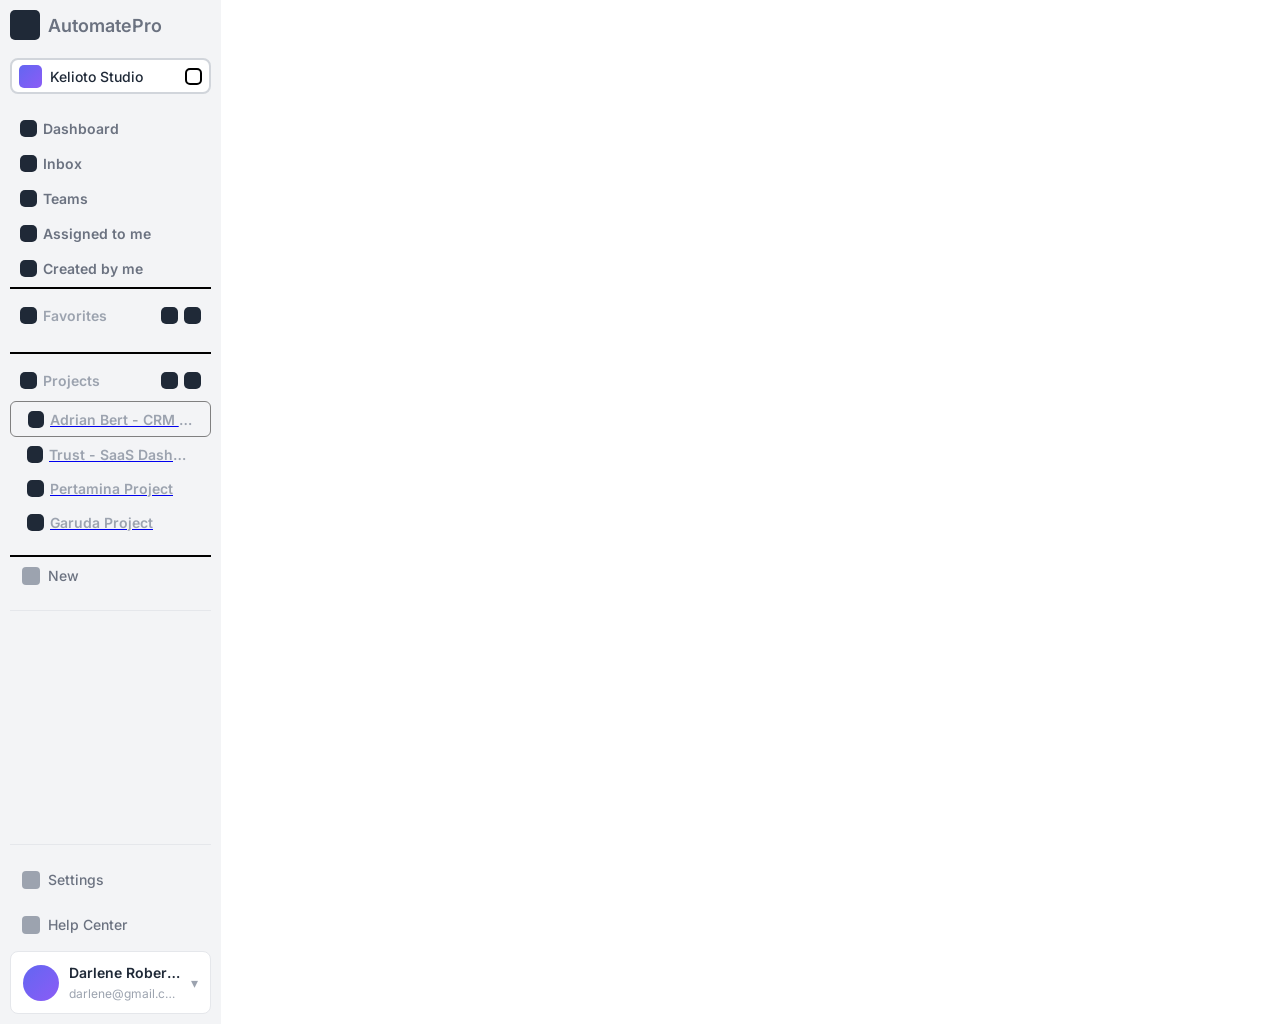
==== 1. Responsive Admin Dashboard Panel/AutomatePro/index.html @ f10ec6e3 "AutomatePro - sidebar work done now move to main area" ====
<!DOCTYPE html>
<html lang="en">
  <head>
    <meta charset="UTF-8" />
    <meta name="viewport" content="width=device-width, initial-scale=1.0" />
    <title>AutomatePro - Adrian Bert - CRM Dashboard</title>
    <link rel="stylesheet" href="style.css" />
    <!-- Import Inter Font from Google Fonts -->
    <link rel="preconnect" href="https://fonts.googleapis.com" />
    <link rel="preconnect" href="https://fonts.gstatic.com" crossorigin />
    <link
      href="https://fonts.googleapis.com/css2?family=Inter:wght@300;400;500;600;700&display=swap"
      rel="stylesheet"
    />
  </head>

  <body>
    <div class="app-container">
      <!-- Sidebar -->
      <aside class="sidebar">
        <div class="sidebar-header">
          <div class="sidebar-logo">
            <img src="./assets/" class="sidebar-header-logo" alt="" />
          </div>
          <div class="sidebar-brand">AutomatePro</div>
        </div>

        <div class="workspace-selector">
          <div class="workspace-icon">
            <img src="./assets/" alt="" />
          </div>
          <span style="flex: 1; font-size: 14px; font-weight: 500"
            >Kelioto Studio</span
          >
          <span
            class="workspace-selector-dropdown"
            style="color: var(--text-tertiary)"
          >
          </span>
        </div>

        <nav class="sidebar-nav">
          <a href="#" class="nav-item">
            <span class="nav-icon"></span>
            <span class="sidebar-nav-text">Dashboard</span>
          </a>
          <a href="#" class="nav-item">
            <span class="nav-icon"></span>
            <span class="sidebar-nav-text">Inbox</span>
          </a>
          <a href="#" class="nav-item">
            <span class="nav-icon"></span>
            <span class="sidebar-nav-text">Teams</span>
          </a>
          <a href="#" class="nav-item">
            <span class="nav-icon"></span>
            <span class="sidebar-nav-text">Assigned to me</span>
          </a>
          <a href="#" class="nav-item">
            <span class="nav-icon"></span>
            <span class="sidebar-nav-text">Created by me</span>
          </a>
        </nav>

        <!-- Favorites Section -->
        <div class="nav-section">
          <!-- Title -->
          <div class="nav-section-title">
            <span class="nav-section-title-name">
              <!-- Dropdown icon -->
              <span class="nav-section-title-icon"></span>
              <span>Favorites</span>
            </span>
            <span class="nav-section-title-buttons">
              <!-- Button -->
              <span class="nav-section-title-button"></span>
              <!-- Button -->
              <span class="nav-section-title-button"></span>
            </span>
          </div>
        </div>
        <!-- Favorites Dropdown List  -->
        <div class="nav-section-title-projects-dropdown-list"></div>
        <!-- Projects Section -->
        <div class="nav-section">
          <!-- Title -->
          <div class="nav-section-title">
            <span class="nav-section-title-name">
              <!-- Dropdown icon -->
              <span class="nav-section-title-icon"></span>
              <span>Projects</span>
            </span>
            <span class="nav-section-title-buttons">
              <!-- Button -->
              <span class="nav-section-title-button"></span>
              <!-- Button -->
              <span class="nav-section-title-button"></span>
            </span>
          </div>
        </div>
        <!-- Projects Dropdown List  -->
        <div class="nav-section-title-projects-dropdown-list">
          <!-- Item 1 -->
          <a
            href="#"
            class="nav-section-title-projects-dropdown-list-item projects-dropdown-list-item-active"
          >
            <span class="nav-section-title-projects-dropdown-list-icon"></span>
            <span class="nav-section-title-projects-dropdown-list-text"
              >Adrian Bert - CRM Da..</span
            >
          </a>
          <!-- Item 2 -->
          <a href="#" class="nav-section-title-projects-dropdown-list-item">
            <span class="nav-section-title-projects-dropdown-list-icon"></span>
            <span class="nav-section-title-projects-dropdown-list-text"
              >Trust - SaaS Dashbo...</span
            >
          </a>
          <!-- Item 3 -->
          <a href="#" class="nav-section-title-projects-dropdown-list-item">
            <span class="nav-section-title-projects-dropdown-list-icon"></span>
            <span class="nav-section-title-projects-dropdown-list-text"
              >Pertamina Project</span
            >
          </a>
          <!-- Item 4 -->
          <a href="#" class="nav-section-title-projects-dropdown-list-item">
            <span class="nav-section-title-projects-dropdown-list-icon"></span>
            <span class="nav-section-title-projects-dropdown-list-text"
              >Garuda Project</span
            >
          </a>
        </div>

        <!-- New Section -->
        <div class="nav-items-section">
          <!-- Item 1 -->
          <div class="nav-items-section-title">
            <span class="nav-items-section-title-name">
              <!-- Dropdown icon -->
              <span class="nav-items-section-title-icon"></span>
              <span>New</span>
            </span>
          </div>
        </div>

        <!-- Spacer to push footer to bottom -->
        <div style="flex: 1"></div>

        <!-- Footer Section -->
        <div class="sidebar-footer">
          <div class="nav-items-section-title">
            <span class="nav-items-section-title-name">
              <span class="nav-items-section-title-icon"></span>
              <span>Settings</span>
            </span>
          </div>
          <div class="nav-items-section-title">
            <span class="nav-items-section-title-name">
              <span class="nav-items-section-title-icon"></span>
              <span>Help Center</span>
            </span>
          </div>

          <div class="user-profile">
            <div class="user-avatar"></div>
            <div class="user-info">
              <div class="user-name">Darlene Robertson</div>
              <div class="user-email">darlene@gmail.com</div>
            </div>
            <span style="color: var(--text-tertiary)">▾</span>
          </div>
        </div>
      </aside>
      <!-- Main Content -->
      <main class="main-content"></main>
    </div>
  </body>
</html>
---- 1. Responsive Admin Dashboard Panel/AutomatePro/style.css ----
/* AutomatePro - Project Management Dashboard */
/* Color Palette */
:root {
  /* Primary Colors */
  --pale-grey: #fdfdfe;
  --chefs-hat: #f3f4f6;
  --lilac-champagne: #e0e1e6;
  --rapunzel-silver: #d1d3d6;
  --middle-yellow-red: #eab075;
  --himalaya-sky: #7798c3;

  /* UI Colors */
  --primary-blue: #6366f1;
  --primary-purple: #8b5cf6;
  --urgent-red: #ef4444;
  --normal-teal: #14b8a6;
  --low-grey: #9ca3af;

  /* Progress Colors */
  --progress-purple: #8b5cf6;
  --progress-blue: #3b82f6;

  /* Text Colors */
  --text-primary: #1f2937;
  --text-secondary: #6b7280;
  --text-tertiary: #9ca3af;

  /* Background Colors */
  --bg-primary: #ffffff;
  --bg-secondary: #f9fafb;
  --bg-sidebar: #fdfdfe;

  /* Border Colors */
  --border-light: #e5e7eb;
  --border-medium: #d1d5db;

  /* Spacing */
  --spacing-xs: 4px;
  --spacing-sm: 8px;
  --spacing-md: 16px;
  --spacing-lg: 24px;
  --spacing-xl: 32px;

  /* Border Radius */
  --radius-sm: 4px;
  --radius-md: 8px;
  --radius-lg: 12px;
  --radius-xl: 16px;

  /* Shadows */
  --shadow-sm: 0 1px 2px 0 rgba(0, 0, 0, 0.05);
  --shadow-md: 0 4px 6px -1px rgba(0, 0, 0, 0.1);
  --shadow-lg: 0 10px 15px -3px rgba(0, 0, 0, 0.1);
}

/* Reset and Base Styles */
* {
  margin: 0;
  padding: 0;
  box-sizing: border-box;
}

body {
  font-family: "Inter", -apple-system, BlinkMacSystemFont, "Segoe UI", "Roboto",
    "Helvetica Neue", Arial, sans-serif;
  background-color: var(--bg-secondary);
  color: var(--text-primary);
  font-size: 14px;
  line-height: 1.5;
}

/* Layout */
.app-container {
  display: flex;
  width: 1440px;
  height: 1024px;
  /* overflow: hidden; */
  /* background-color: var(--chefs-hat); */
  background-color: crimson;
}

/* Sidebar */
.sidebar {
  width: 221px;
  height: 1024px;
  background-color: var(--chefs-hat);
  /* border-right: 1px solid var(--border-light); */
  display: flex;
  flex-direction: column;
  padding: 10px;
}

.sidebar-header {
  width: 100%;
  height: fit-content;
  display: flex;
  align-items: center;
  gap: 8px;
  /* padding: var(--spacing-md); */
  margin-bottom: 18px;
}

.sidebar-logo {
  width: 30px;
  height: 30px;
  background-color: var(--text-primary);
  border-radius: 5px;
  /* display: flex; */
  /* align-items: center; */
  /* justify-content: center; */
  /* color: white; */
  /* font-weight: 700; */
  /* font-size: 16px; */
}

.sidebar-brand {
  font-size: 18px;
  font-weight: 600;
  color: var(--text-secondary);
}

.workspace-selector {
  width: 100%;
  height: 36px;
  display: flex;
  align-items: center;
  gap: var(--spacing-sm);
  /* padding: var(--spacing-md); */
  padding: 0 7px 0 7px;
  background-color: var(--bg-primary);
  border: 2px solid var(--border-medium);
  border-radius: var(--radius-md);
  margin-bottom: 16px;
  cursor: pointer;
}

.workspace-icon {
  width: 23px;
  height: 23px;
  background: linear-gradient(
    135deg,
    var(--primary-blue),
    var(--primary-purple)
  );
  border-radius: 5px;
}

.workspace-selector-dropdown {
  width: 17px;
  height: 17px;
  border-radius: 5px;
  border: 2px solid black;
}

.sidebar-nav {
  width: 100%;
  /* height: ; */
  display: flex;
  flex-direction: column;
  gap: 18px;
  padding: 10px;
  border-bottom: 2px solid black;
}

.nav-item {
  width: 100%;
  height: 17px;
  display: flex;
  align-items: center;
  gap: 6px;
  /* padding: var(--spacing-md); */
  /* border-radius: var(--radius-md); */
  color: var(--text-secondary);
  text-decoration: none;
  cursor: pointer;
  font-size: 14px;
  transition: all 0.2s;
}

/* .nav-item:hover {
  background-color: var(--chefs-hat);
  color: var(--text-primary);
} */

/* .nav-item.active {
  background-color: var(--chefs-hat);
  color: var(--primary-blue);
  font-weight: 500;
} */

.nav-icon {
  width: 17px;
  height: 17px;
  background-color: var(--text-primary);
  border-radius: 5px;
}

.sidebar-nav-text {
  font-size: 14px;
  font-weight: 600;
  color: var(--text-secondary);
}

.nav-section {
  width: 100%;
  height: fit-content;
  display: flex;
  flex-direction: column;
  align-items: center;
  padding: 16px 10px 0px 10px;
  /* border-bottom: 2px solid black; */
}

.nav-section-title {
  width: 100%;
  height: auto;
  display: flex;
  justify-content: space-between;
  /* padding: var(--spacing-md) var(--spacing-sm); */
  /* padding: 16px 10px 16px 10px; */
  font-size: 14px;
  font-weight: 600;
  color: var(--text-tertiary);
  /* text-transform: uppercase; */
  /* letter-spacing: 0.8px; */
  /* margin-top: var(--spacing-lg); */
}

.nav-section-title-name {
  width: fit-content;
  display: flex;
  align-items: center;
  gap: 6px;
}

.nav-section-title-buttons {
  width: fit-content;
  display: flex;
  align-items: center;
  gap: 6px;
}

.nav-section-title-icon {
  width: 17px;
  height: 17px;
  background-color: var(--text-primary);
  border-radius: 5px;
}

.nav-section-title-button {
  width: 17px;
  height: 17px;
  background-color: var(--text-primary);
  border-radius: 5px;
  cursor: pointer;
}

/* .nav-section-title button {
  background: none;
  border: none;
  color: var(--text-tertiary);
  cursor: pointer;
  font-size: 16px;
} */

/* .nav-section-title-projects {
  height: 188px;
} */

.nav-section-title-projects-dropdown-list {
  width: 100%;
  /* height: ; */
  display: flex;
  flex-direction: column;
  padding: 10px 0 16px 0;
  border-bottom: 2px solid black; 
}

.nav-section-title-projects-dropdown-list-item {
  width: 100%;
  height: 34px;
  display: flex;
  align-items: center;
  padding: 17px;
  gap: 6px;
  
}

.projects-dropdown-list-item-active {
border: 1px solid gray;
  border-radius: 6px;
  background-color: var(--chefs-hat);
}

.nav-section-title-projects-dropdown-list-icon {
  width: 17px;
  height: 17px;
  background-color: var(--text-primary);
  border-radius: 5px;
  cursor: pointer;
}

.nav-section-title-projects-dropdown-list-text {
  font-size: 14px;
  font-weight: 600;
  color: var(--text-tertiary);
  overflow: hidden;
  text-overflow: ellipsis;
  white-space: nowrap; 
}

.nav-items-section {
  width: 100%;
  display: flex;
  flex-direction: column;
  padding-bottom: 16px;
  margin-bottom: 16px;
  border-bottom: 1px solid var(--border-light);
}

.nav-items-section-title {
  width: 100%;
  display: flex;
  justify-content: space-between;
  align-items: center;
  padding: 8px 12px;
  font-size: 14px;
  font-weight: 500;
  color: var(--text-secondary);
  border-radius: var(--radius-md);
  cursor: pointer;
  transition: all 0.2s ease;
}

.nav-items-section-title:hover {
  background-color: var(--bg-primary);
  color: var(--text-primary);
}

.nav-items-section-title-name {
  display: flex;
  align-items: center;
  gap: 8px;
}

.nav-items-section-title-icon {
  width: 18px;
  height: 18px;
  background-color: var(--text-tertiary);
  border-radius: 4px;
  flex-shrink: 0;
}

.sidebar-footer {
  width: 100%;
  display: flex;
  flex-direction: column;
  gap: 8px;
  padding-top: 16px;
  margin-top: auto;
  border-top: 1px solid var(--border-light);
}

.user-profile {
  display: flex;
  align-items: center;
  gap: 10px;
  padding: 10px 12px;
  background-color: var(--bg-primary);
  border: 1px solid var(--border-light);
  border-radius: var(--radius-md);
  cursor: pointer;
  transition: all 0.2s ease;
}

.user-profile:hover {
  border-color: var(--border-medium);
  box-shadow: var(--shadow-sm);
}

.user-avatar {
  width: 36px;
  height: 36px;
  background: linear-gradient(135deg, var(--primary-blue), var(--primary-purple));
  border-radius: 50%;
  flex-shrink: 0;
}

.user-info {
  flex: 1;
  display: flex;
  flex-direction: column;
  gap: 2px;
  min-width: 0;
}

.user-name {
  font-size: 14px;
  font-weight: 600;
  color: var(--text-primary);
  overflow: hidden;
  text-overflow: ellipsis;
  white-space: nowrap;
}

.user-email {
  font-size: 12px;
  color: var(--text-tertiary);
  overflow: hidden;
  text-overflow: ellipsis;
  white-space: nowrap;
}

.main-content {
  flex: 1;
  background-color: var(--bg-primary);
  padding: 24px;
  overflow-y: auto;
}
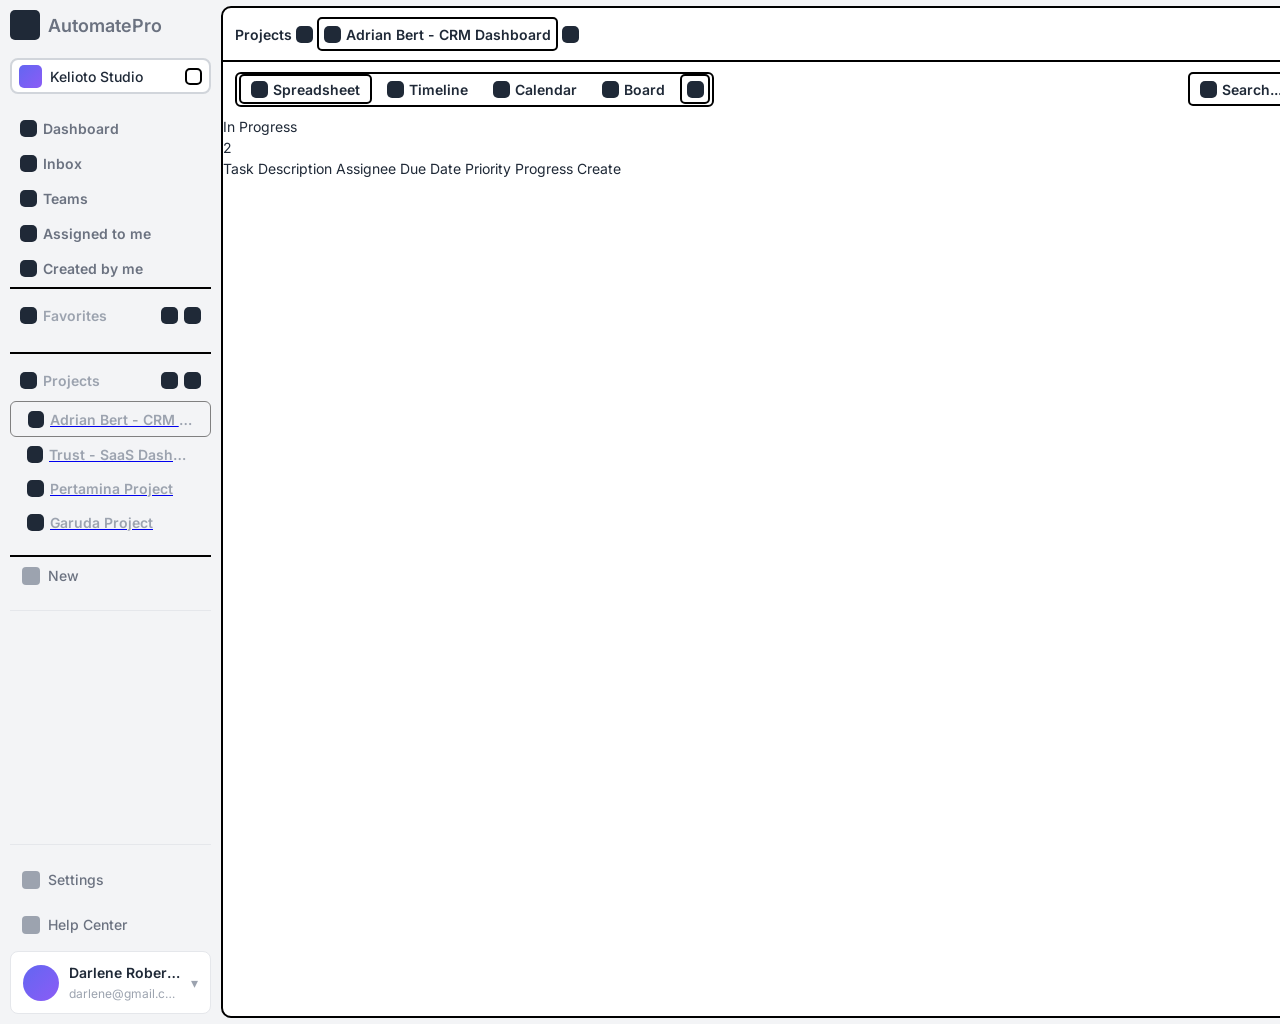
==== commit 80119f29: "go for table creation" ====
--- a/1. Responsive Admin Dashboard Panel/AutomatePro/index.html
+++ b/1. Responsive Admin Dashboard Panel/AutomatePro/index.html
@@ -174,7 +174,139 @@
         </div>
       </aside>
       <!-- Main Content -->
-      <main class="main-content"></main>
+      <main class="main-content">
+        <!-- Header -->
+        <div class="main-content-header">
+          <!-- Left Side Section -->
+          <div class="header-side-section">
+            <span class="item-text">Projects</span>
+            <span class="item-icon"></span>
+            <span class="item-container">
+              <span class="item-icon"></span>
+              <span class="item-title">Adrian Bert - CRM Dashboard</span>
+            </span>
+            <span class="item-icon"></span>
+          </div>
+          <!-- Right Side Section -->
+          <div class="header-side-section">
+            <span class="button-icon-only-container">
+              <span class="item-icon"></span>
+            </span>
+            <span class="button-container">
+              <span class="item-icon"></span>
+              <span class="item-title">Share</span>
+            </span>
+          </div>
+        </div>
+        <!-- Tool Box -->
+        <div class="main-content-tool-box">
+          <!-- Left Side Section : tool-box -->
+          <div class="tool-box-container">
+            <!-- Tool 1 -->
+            <div class="tool-box-item tool-box-item-active">
+              <span class="item-icon"></span>
+              <span class="item-title">Spreadsheet</span>
+            </div>
+            <!-- Tool 2-->
+            <div class="tool-box-item">
+              <span class="item-icon"></span>
+              <span class="item-title">Timeline</span>
+            </div>
+            <!-- Tool 3 -->
+            <div class="tool-box-item">
+              <span class="item-icon"></span>
+              <span class="item-title">Calendar</span>
+            </div>
+            <!-- Tool 4 -->
+            <div class="tool-box-item">
+              <span class="item-icon"></span>
+              <span class="item-title">Board</span>
+            </div>
+            <!-- Button -->
+            <span class="tool-box-button-icon-only-container">
+              <span class="item-icon"></span>
+            </span>
+          </div>
+          <!-- Right Side Section -->
+          <div class="tool-box-side-section">
+            <!-- Search bar -->
+            <span class="button-container">
+              <span class="item-icon"></span>
+              <span class="item-title">Search....</span>
+            </span>
+            <!-- Filter -->
+            <span class="button-container">
+              <span class="item-icon"></span>
+              <span class="item-title">Filter</span>
+            </span>
+            <!-- Button -->
+
+            <span class="button-icon-only-container">
+              <span class="item-icon"></span>
+            </span>
+          </div>
+        </div>
+        <!-- Table Container -->
+        <div class="table-container">
+          <!-- Table 1 -->
+          <div class="table-wrapper">
+            <!-- Table Tool Bar -->
+            <div class="table-tool-bar">
+              <!-- Table Tool Bar Label -->
+              <div class="table-tool-bar-label">
+                <!-- progress-indicator-icon -->
+                <div class="progress-indicator-icon"></div>
+                <span class="progress-indicator-title">In Progress</span>
+              </div>
+              <!-- icon -->
+              <span class="item-icon"></span>
+              <!-- task-progress-number -->
+              <div class="task-progress-number-only">2</div>
+            </div>
+            <!-- actual-table -->
+            <!-- <div class="actual-table"> -->
+            <table>
+              <!-- Table Header -->
+              <thead class="table-header">
+                <tr class="table-header-row first-row">
+                  Task
+                </tr>
+                <tr class="table-header-row second-row">
+                  Description
+                </tr>
+                <tr class="table-header-row third-row">
+                  Assignee
+                </tr>
+                <tr class="table-header-row forth-row">
+                  Due Date
+                </tr>
+                <tr class="table-header-row fifth-row">
+                  Priority
+                </tr>
+                <tr class="table-header-row sixth-row">
+                  Progress
+                </tr>
+                <tr class="table-header-row seventh-row">
+                  Create
+                </tr>
+                <tr class="table-header-row last-row">
+                  <!-- Icon -->
+                </tr>
+              </thead>
+
+              <!-- Table Body -->
+            </table>
+
+            <!-- </div> -->
+          </div>
+          <!-- Table 2 -->
+        </div>
+
+
+
+
+        
+      </main>
     </div>
   </body>
 </html>
--- a/1. Responsive Admin Dashboard Panel/AutomatePro/style.css
+++ b/1. Responsive Admin Dashboard Panel/AutomatePro/style.css
@@ -63,7 +63,7 @@
 body {
   font-family: "Inter", -apple-system, BlinkMacSystemFont, "Segoe UI", "Roboto",
     "Helvetica Neue", Arial, sans-serif;
-  background-color: var(--bg-secondary);
+  background-color: var(--urgent-red);
   color: var(--text-primary);
   font-size: 14px;
   line-height: 1.5;
@@ -76,7 +76,8 @@
   height: 1024px;
   /* overflow: hidden; */
   /* background-color: var(--chefs-hat); */
-  background-color: crimson;
+  background-color: var(--chefs-hat);
+  align-items: center;
 }
 
 /* Sidebar */
@@ -412,8 +413,233 @@
 }
 
 .main-content {
+  width: 1214px;
+  height: 1012px;
+  border: 2px solid black;
+  border-radius: 10px;
+  /* margin: 7px 5px 7px 0; */
+  /* flex: 1; */
+  background-color: var(--bg-primary);
+  /* overflow-y: auto; */
+  display: flex;
+  flex-direction: column;
+}
+
+.main-content-header {
+  width: 100%;
+  height: 54px;
+  display: flex;
+  align-items: center;
+  justify-content: space-between;
+  padding: 0px 12px 0px 12px;
+  border-bottom: 2px solid black;
+  
+}
+
+.header-side-section {
+  display: flex;
+  align-items: center;
+  gap: 4px;
+}
+
+.item-text{
+  font-size: 14px;
+  font-weight: 600;
+  color: var(--text-primary);
+}
+.item-icon {
+  width: 17px;
+  height: 17px;
+  background-color: var(--text-primary);
+  border-radius: 5px;
+
+}
+
+.item-container {
+  height: 34px;
+  border: 2px solid black;
+  border-radius: 5px;
+  padding: 0px 5px 0px 5px;
+  display: flex;
+  align-items: center;
+  gap: 5px;
+}
+
+.item-title {
+  font-size: 14px;
+  font-weight: 600;
+  color: var(--text-primary);
+  overflow: hidden;
+  text-overflow: ellipsis;
+  white-space: nowrap; 
+}
+
+.button-container {
+  height: 34px;
+  border: 2px solid black;
+  border-radius: 5px;
+  padding: 0px 10px 0px 10px;
+  display: flex;
+  align-items: center;
+  gap: 5px;
+}
+
+.button-icon-only-container  {
+  width: 34px;
+  height: 34px;
+  border: 2px solid black;
+  border-radius: 5px;
+  display: flex;
+  align-items: center;
+  justify-content: center;
+}
+
+.main-content-tool-box {
+  width: 100%;
+  height: 54px;
+  /* height: 52px; */
+  display: flex;
+  align-items: center;
+  justify-content: space-between;
+  padding: 0px 12px 0px 12px;
+  /* border-bottom: 2px solid black; */
+}
+
+.tool-box-container {
+  width: fit-content;
+  height: 35px;
+  display: flex;
+  gap: 5px;
+  align-items: center;
+  padding: 0px 2px 0px 2px;
+  border: 2px solid black;
+  border-radius: 6px;
+}
+
+.tool-box-item {
+  height: 30px;
+  padding: 0px 10px 0px 10px;
+  display: flex;
+  align-items: center;
+  gap: 5px;
+}
+
+.tool-box-item-active {
+  border: 2px solid black;
+  border-radius: 5px;
+}
+.tool-box-button-icon-only-container {
+    width: 30px;
+  height: 30px;
+  border: 2px solid black;
+  border-radius: 5px;
+  display: flex;
+  align-items: center;
+  justify-content: center;
+}
+
+.tool-box-side-section {
+  display: flex;
+  align-items: center;
+  gap: 4px;
+}
+/* 
+.table-container {
+  width: 100%;
+  border: 2px solid black;
+  height: auto;
+  border-radius: 10px;
   flex: 1;
-  background-color: var(--bg-primary);
-  padding: 24px;
-  overflow-y: auto;
-}+  overflow: auto;
+  padding: 12px;
+}
+
+.table-wrapper {
+  height: 100%;
+  width: 100%;
+  display: flex;
+  flex-direction: column;
+  gap: 5px;
+}
+
+.table-tool-bar {
+  width: 100%;
+  height: 28px;
+  display: flex;
+  justify-content: flex-start;
+  align-items: center;
+  gap: 8px;
+}
+
+.table-tool-bar-label {
+  width: fit-content;
+  height: 100%;
+  padding: 0 10px 0 6px;
+  display: flex;
+  align-items: center;
+  gap: 5px;
+  background-color: var(--middle-yellow-red);
+  border-radius: 6px;
+}
+
+.progress-indicator-icon {
+  width: 17px;
+  height: 17px;
+  background-color: var(--text-primary);
+  border-radius: 5px;
+}
+
+.progress-indicator-title {
+  font-size: 14px;
+  font-weight: 600;
+  color: var(--text-primary);
+}
+
+.task-progress-number-only {
+  width: 22px;
+  height: 22px;
+  border: 2px solid black;
+  display: flex;
+  align-items: center;
+  justify-content: center;
+  font-size: 14px;
+  font-weight: 600;
+  color: var(--text-primary);
+  border-radius: 5px;
+}
+
+.actual-table {
+  width: full;
+  flex: 1;
+  border: 2px solid black;
+}
+
+.table-header {
+  width: 100%;
+  height: 36px;
+  background-color: red;
+}
+
+
+.table-header-row {
+  height: 100%;
+  border: 2px solid black;
+  padding-left: 12px;
+  display: flex;
+  justify-content: flex-start;
+  align-items: center;
+  font-size: 14px;
+  font-weight: 600;
+  color: var(--text-primary);
+}
+
+.first-row {
+  width: 340px;
+  border-radius: 6px 0 0 6px;
+}
+ */
+
+
+ 
+
+
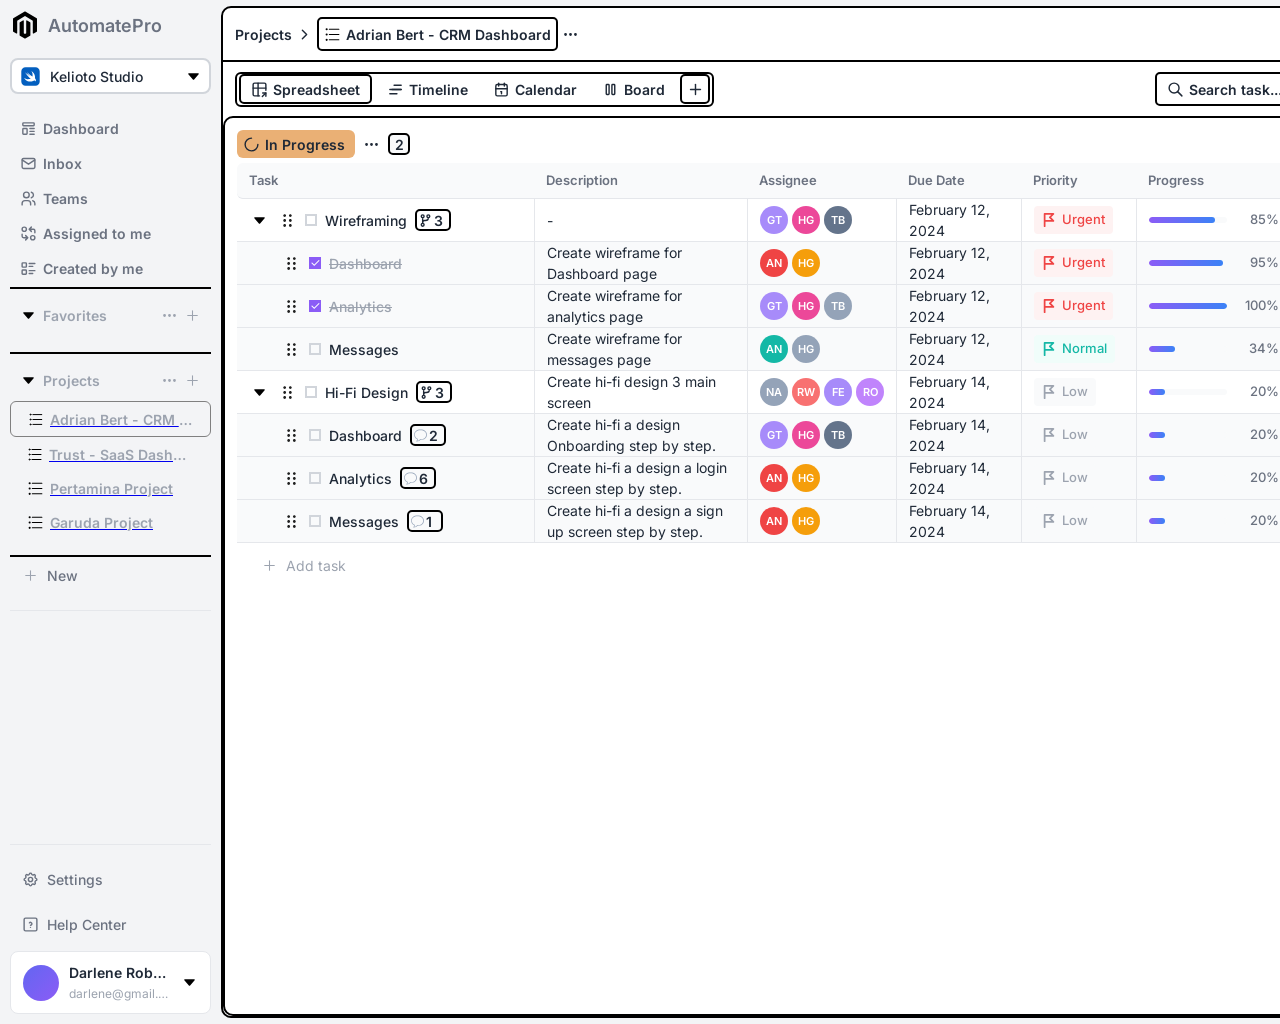
==== commit e243c704: "Almost done with AutomatePro border and color work need to done" ====
--- a/1. Responsive Admin Dashboard Panel/AutomatePro/index.html
+++ b/1. Responsive Admin Dashboard Panel/AutomatePro/index.html
@@ -19,45 +19,228 @@
       <!-- Sidebar -->
       <aside class="sidebar">
         <div class="sidebar-header">
-          <div class="sidebar-logo">
+          <!-- <div class="sidebar-logo">
             <img src="./assets/" class="sidebar-header-logo" alt="" />
-          </div>
+          </div> -->
+          <svg
+            xmlns="http://www.w3.org/2000/svg"
+            x="0px"
+            y="0px"
+            width="30"
+            height="30"
+            viewBox="0 0 50 50"
+          >
+            <path
+              d="M 25.003906 2.3339844 C 24.825656 2.3339844 24.646781 2.3815625 24.488281 2.4765625 L 5.484375 13.896484 C 5.183375 14.077484 5 14.402906 5 14.753906 L 5 35.222656 C 5 35.571656 5.1805156 35.894172 5.4785156 36.076172 L 10.478516 39.128906 C 11.144516 39.535906 12 39.055391 12 38.275391 L 12 18.113281 L 25 10.173828 L 38 18.113281 L 38 38.314453 C 38 39.094453 38.853531 39.574922 39.519531 39.169922 L 44.519531 36.130859 C 44.818531 35.948859 45 35.625391 45 35.275391 L 45 14.753906 C 45 14.402906 44.816625 14.077484 44.515625 13.896484 L 25.517578 2.4765625 C 25.359078 2.3815625 25.182156 2.3339844 25.003906 2.3339844 z M 21.998047 17.175781 C 21.824234 17.175906 21.645016 17.222469 21.478516 17.324219 L 16.478516 20.378906 C 16.180516 20.560906 16 20.882469 16 21.230469 L 16 42.023438 C 16 42.374437 16.183375 42.699859 16.484375 42.880859 L 24.488281 47.689453 C 24.805281 47.880453 25.200578 47.879453 25.517578 47.689453 L 33.515625 42.882812 C 33.816625 42.701813 34 42.376391 34 42.025391 L 34 21.230469 C 34 20.882469 33.819484 20.559906 33.521484 20.378906 L 28.521484 17.324219 C 27.855484 16.917219 27 17.396734 27 18.177734 L 27 38.771484 L 25 39.994141 L 23 38.771484 L 23 18.177734 C 23 17.591984 22.519484 17.175406 21.998047 17.175781 z"
+            ></path>
+          </svg>
           <div class="sidebar-brand">AutomatePro</div>
         </div>
 
         <div class="workspace-selector">
-          <div class="workspace-icon">
-            <img src="./assets/" alt="" />
-          </div>
+          <svg
+            xmlns="http://www.w3.org/2000/svg"
+            x="0px"
+            y="0px"
+            width="23"
+            height="23"
+            viewBox="0,0,256,256"
+          >
+            <g
+              fill="#035fbf"
+              fill-rule="nonzero"
+              stroke="none"
+              stroke-width="1"
+              stroke-linecap="butt"
+              stroke-linejoin="miter"
+              stroke-miterlimit="10"
+              stroke-dasharray=""
+              stroke-dashoffset="0"
+              font-family="none"
+              font-weight="none"
+              font-size="none"
+              text-anchor="none"
+              style="mix-blend-mode: normal"
+            >
+              <g transform="scale(5.12,5.12)">
+                <path
+                  d="M35.818,5h-21.636c-5.063,0 -9.182,4.119 -9.182,9.182v21.637c0,5.062 4.119,9.181 9.182,9.181h21.637c5.062,0 9.181,-4.119 9.181,-9.182v-21.636c0,-5.063 -4.119,-9.182 -9.182,-9.182zM36.652,35.946c-1.41,-2.523 -3.043,-2.598 -4.75,-1.93c-1.707,0.668 -3.563,1.633 -6.605,1.781c-8.684,0.52 -12.23,-4.989 -14.234,-7.735c7.867,4.824 12.379,2.094 14.457,1.426c-5.492,-3.34 -12.023,-13.211 -12.023,-13.211c0,0 7.645,6.012 10.02,7.645c-1.337,-1.336 -5.181,-6.547 -6.517,-8.922c1.855,2.152 10.078,8.774 12.305,10.258c0.977,-5.727 -0.227,-8.071 -2.305,-12.227c9.996,7.062 7.648,16.012 7.648,16.012c2.375,2.45 2.301,4.602 2.004,6.903z"
+                ></path>
+              </g>
+            </g>
+          </svg>
           <span style="flex: 1; font-size: 14px; font-weight: 500"
             >Kelioto Studio</span
           >
-          <span
+          <!-- <span
             class="workspace-selector-dropdown"
             style="color: var(--text-tertiary)"
           >
-          </span>
+          </span> -->
+          <svg
+            width="17"
+            height="17"
+            id="Layer_1"
+            style="enable-background: new 0 0 512 512"
+            version="1.1"
+            viewBox="0 0 512 512"
+            xml:space="preserve"
+            xmlns="http://www.w3.org/2000/svg"
+            xmlns:xlink="http://www.w3.org/1999/xlink"
+          >
+            <path
+              d="M98.9,184.7l1.8,2.1l136,156.5c4.6,5.3,11.5,8.6,19.2,8.6c7.7,0,14.6-3.4,19.2-8.6L411,187.1l2.3-2.6  c1.7-2.5,2.7-5.5,2.7-8.7c0-8.7-7.4-15.8-16.6-15.8v0H112.6v0c-9.2,0-16.6,7.1-16.6,15.8C96,179.1,97.1,182.2,98.9,184.7z"
+            />
+          </svg>
         </div>
 
         <nav class="sidebar-nav">
           <a href="#" class="nav-item">
-            <span class="nav-icon"></span>
+            <!-- <span class="nav-icon"></span> -->
+            <!-- <svg
+              xmlns="http://www.w3.org/2000/svg"
+              width="17"
+              height="17"
+              viewBox="0 0 24 24"
+              fill="none"
+              stroke="currentColor"
+              stroke-width="2"
+              stroke-linecap="round"
+              stroke-linejoin="round"
+              class="icon icon-tabler icons-tabler-outline icon-tabler-layout-dashboard"
+            >
+              <path stroke="none" d="M0 0h24v24H0z" fill="none" />
+              <path
+                d="M5 4h4a1 1 0 0 1 1 1v6a1 1 0 0 1 -1 1h-4a1 1 0 0 1 -1 -1v-6a1 1 0 0 1 1 -1"
+              />
+              <path
+                d="M5 16h4a1 1 0 0 1 1 1v2a1 1 0 0 1 -1 1h-4a1 1 0 0 1 -1 -1v-2a1 1 0 0 1 1 -1"
+              />
+              <path
+                d="M15 12h4a1 1 0 0 1 1 1v6a1 1 0 0 1 -1 1h-4a1 1 0 0 1 -1 -1v-6a1 1 0 0 1 1 -1"
+              />
+              <path
+                d="M15 4h4a1 1 0 0 1 1 1v2a1 1 0 0 1 -1 1h-4a1 1 0 0 1 -1 -1v-2a1 1 0 0 1 1 -1"
+              />
+            </svg> -->
+
+            <svg
+              xmlns="http://www.w3.org/2000/svg"
+              width="17"
+              height="17"
+              viewBox="0 0 24 24"
+              fill="none"
+              stroke="currentColor"
+              stroke-width="2"
+              stroke-linecap="round"
+              stroke-linejoin="round"
+              class="icon icon-tabler icons-tabler-outline icon-tabler-template"
+            >
+              <path stroke="none" d="M0 0h24v24H0z" fill="none" />
+              <path
+                d="M4 4m0 1a1 1 0 0 1 1 -1h14a1 1 0 0 1 1 1v2a1 1 0 0 1 -1 1h-14a1 1 0 0 1 -1 -1z"
+              />
+              <path
+                d="M4 12m0 1a1 1 0 0 1 1 -1h4a1 1 0 0 1 1 1v6a1 1 0 0 1 -1 1h-4a1 1 0 0 1 -1 -1z"
+              />
+              <path d="M14 12l6 0" />
+              <path d="M14 16l6 0" />
+              <path d="M14 20l6 0" />
+            </svg>
             <span class="sidebar-nav-text">Dashboard</span>
           </a>
           <a href="#" class="nav-item">
-            <span class="nav-icon"></span>
+            <!-- <span class="nav-icon"></span> -->
+            <svg
+              xmlns="http://www.w3.org/2000/svg"
+              width="17"
+              height="17"
+              viewBox="0 0 24 24"
+              fill="none"
+              stroke="currentColor"
+              stroke-width="2"
+              stroke-linecap="round"
+              stroke-linejoin="round"
+              class="icon icon-tabler icons-tabler-outline icon-tabler-mail"
+            >
+              <path stroke="none" d="M0 0h24v24H0z" fill="none" />
+              <path
+                d="M3 7a2 2 0 0 1 2 -2h14a2 2 0 0 1 2 2v10a2 2 0 0 1 -2 2h-14a2 2 0 0 1 -2 -2v-10z"
+              />
+              <path d="M3 7l9 6l9 -6" />
+            </svg>
             <span class="sidebar-nav-text">Inbox</span>
           </a>
           <a href="#" class="nav-item">
-            <span class="nav-icon"></span>
+            <!-- <span class="nav-icon"></span> -->
+            <svg
+              xmlns="http://www.w3.org/2000/svg"
+              width="17"
+              height="17"
+              viewBox="0 0 24 24"
+              fill="none"
+              stroke="currentColor"
+              stroke-width="2"
+              stroke-linecap="round"
+              stroke-linejoin="round"
+              class="icon icon-tabler icons-tabler-outline icon-tabler-users"
+            >
+              <path stroke="none" d="M0 0h24v24H0z" fill="none" />
+              <path d="M9 7m-4 0a4 4 0 1 0 8 0a4 4 0 1 0 -8 0" />
+              <path d="M3 21v-2a4 4 0 0 1 4 -4h4a4 4 0 0 1 4 4v2" />
+              <path d="M16 3.13a4 4 0 0 1 0 7.75" />
+              <path d="M21 21v-2a4 4 0 0 0 -3 -3.85" />
+            </svg>
             <span class="sidebar-nav-text">Teams</span>
           </a>
           <a href="#" class="nav-item">
-            <span class="nav-icon"></span>
+            <!-- <span class="nav-icon"></span> -->
+            <svg
+              xmlns="http://www.w3.org/2000/svg"
+              width="17"
+              height="17"
+              viewBox="0 0 24 24"
+              fill="none"
+              stroke="currentColor"
+              stroke-width="2"
+              stroke-linecap="round"
+              stroke-linejoin="round"
+              class="icon icon-tabler icons-tabler-outline icon-tabler-transform"
+            >
+              <path stroke="none" d="M0 0h24v24H0z" fill="none" />
+              <path d="M3 6a3 3 0 1 0 6 0a3 3 0 0 0 -6 0" />
+              <path d="M21 11v-3a2 2 0 0 0 -2 -2h-6l3 3m0 -6l-3 3" />
+              <path d="M3 13v3a2 2 0 0 0 2 2h6l-3 -3m0 6l3 -3" />
+              <path d="M15 18a3 3 0 1 0 6 0a3 3 0 0 0 -6 0" />
+            </svg>
             <span class="sidebar-nav-text">Assigned to me</span>
           </a>
           <a href="#" class="nav-item">
-            <span class="nav-icon"></span>
+            <!-- <span class="nav-icon"></span> -->
+            <svg
+              xmlns="http://www.w3.org/2000/svg"
+              width="17"
+              height="17"
+              viewBox="0 0 24 24"
+              fill="none"
+              stroke="currentColor"
+              stroke-width="2"
+              stroke-linecap="round"
+              stroke-linejoin="round"
+              class="icon icon-tabler icons-tabler-outline icon-tabler-list-details"
+            >
+              <path stroke="none" d="M0 0h24v24H0z" fill="none" />
+              <path d="M13 5h8" />
+              <path d="M13 9h5" />
+              <path d="M13 15h8" />
+              <path d="M13 19h5" />
+              <path
+                d="M3 4m0 1a1 1 0 0 1 1 -1h4a1 1 0 0 1 1 1v4a1 1 0 0 1 -1 1h-4a1 1 0 0 1 -1 -1z"
+              />
+              <path
+                d="M3 14m0 1a1 1 0 0 1 1 -1h4a1 1 0 0 1 1 1v4a1 1 0 0 1 -1 1h-4a1 1 0 0 1 -1 -1z"
+              />
+            </svg>
             <span class="sidebar-nav-text">Created by me</span>
           </a>
         </nav>
@@ -68,14 +251,69 @@
           <div class="nav-section-title">
             <span class="nav-section-title-name">
               <!-- Dropdown icon -->
-              <span class="nav-section-title-icon"></span>
+              <!-- <span class="nav-section-title-icon"></span> -->
+              <svg
+                width="17"
+                height="17"
+                id="Layer_1"
+                style="enable-background: new 0 0 512 512"
+                version="1.1"
+                viewBox="0 0 512 512"
+                xml:space="preserve"
+                xmlns="http://www.w3.org/2000/svg"
+                xmlns:xlink="http://www.w3.org/1999/xlink"
+              >
+                <path
+                  d="M98.9,184.7l1.8,2.1l136,156.5c4.6,5.3,11.5,8.6,19.2,8.6c7.7,0,14.6-3.4,19.2-8.6L411,187.1l2.3-2.6  c1.7-2.5,2.7-5.5,2.7-8.7c0-8.7-7.4-15.8-16.6-15.8v0H112.6v0c-9.2,0-16.6,7.1-16.6,15.8C96,179.1,97.1,182.2,98.9,184.7z"
+                />
+              </svg>
               <span>Favorites</span>
             </span>
             <span class="nav-section-title-buttons">
               <!-- Button -->
-              <span class="nav-section-title-button"></span>
+              <!-- <span class="nav-section-title-button"></span> -->
+              <svg
+                xmlns="http://www.w3.org/2000/svg"
+                width="17"
+                height="17"
+                viewBox="0 0 24 24"
+                fill="none"
+                stroke="currentColor"
+                stroke-width="2"
+                stroke-linecap="round"
+                stroke-linejoin="round"
+                class="icon icon-tabler icons-tabler-outline icon-tabler-dots"
+              >
+                <path stroke="none" d="M0 0h24v24H0z" fill="none" />
+                <path d="M5 12m-1 0a1 1 0 1 0 2 0a1 1 0 1 0 -2 0" />
+                <path d="M12 12m-1 0a1 1 0 1 0 2 0a1 1 0 1 0 -2 0" />
+                <path d="M19 12m-1 0a1 1 0 1 0 2 0a1 1 0 1 0 -2 0" />
+              </svg>
               <!-- Button -->
-              <span class="nav-section-title-button"></span>
+              <!-- <span class="nav-section-title-button"></span> -->
+              <svg
+                viewBox="0 0 32 32"
+                xmlns="http://www.w3.org/2000/svg"
+                width="17"
+                height="17"
+              >
+                <defs>
+                  <style>
+                    .cls-1 {
+                      fill: none;
+                      stroke: #9ca3af;
+                      stroke-linecap: round;
+                      stroke-linejoin: round;
+                      stroke-width: 2px;
+                    }
+                  </style>
+                </defs>
+                <title />
+                <g id="plus">
+                  <line class="cls-1" x1="16" x2="16" y1="7" y2="25" />
+                  <line class="cls-1" x1="7" x2="25" y1="16" y2="16" />
+                </g>
+              </svg>
             </span>
           </div>
         </div>
@@ -87,14 +325,69 @@
           <div class="nav-section-title">
             <span class="nav-section-title-name">
               <!-- Dropdown icon -->
-              <span class="nav-section-title-icon"></span>
+              <!-- <span class="nav-section-title-icon"></span> -->
+              <svg
+                width="17"
+                height="17"
+                id="Layer_1"
+                style="enable-background: new 0 0 512 512"
+                version="1.1"
+                viewBox="0 0 512 512"
+                xml:space="preserve"
+                xmlns="http://www.w3.org/2000/svg"
+                xmlns:xlink="http://www.w3.org/1999/xlink"
+              >
+                <path
+                  d="M98.9,184.7l1.8,2.1l136,156.5c4.6,5.3,11.5,8.6,19.2,8.6c7.7,0,14.6-3.4,19.2-8.6L411,187.1l2.3-2.6  c1.7-2.5,2.7-5.5,2.7-8.7c0-8.7-7.4-15.8-16.6-15.8v0H112.6v0c-9.2,0-16.6,7.1-16.6,15.8C96,179.1,97.1,182.2,98.9,184.7z"
+                />
+              </svg>
               <span>Projects</span>
             </span>
             <span class="nav-section-title-buttons">
               <!-- Button -->
-              <span class="nav-section-title-button"></span>
+              <!-- <span class="nav-section-title-button"></span> -->
+              <svg
+                xmlns="http://www.w3.org/2000/svg"
+                width="17"
+                height="17"
+                viewBox="0 0 24 24"
+                fill="none"
+                stroke="currentColor"
+                stroke-width="2"
+                stroke-linecap="round"
+                stroke-linejoin="round"
+                class="icon icon-tabler icons-tabler-outline icon-tabler-dots"
+              >
+                <path stroke="none" d="M0 0h24v24H0z" fill="none" />
+                <path d="M5 12m-1 0a1 1 0 1 0 2 0a1 1 0 1 0 -2 0" />
+                <path d="M12 12m-1 0a1 1 0 1 0 2 0a1 1 0 1 0 -2 0" />
+                <path d="M19 12m-1 0a1 1 0 1 0 2 0a1 1 0 1 0 -2 0" />
+              </svg>
               <!-- Button -->
-              <span class="nav-section-title-button"></span>
+              <!-- <span class="nav-section-title-button"></span> -->
+              <svg
+                viewBox="0 0 32 32"
+                xmlns="http://www.w3.org/2000/svg"
+                width="17"
+                height="17"
+              >
+                <defs>
+                  <style>
+                    .cls-1 {
+                      fill: none;
+                      stroke: #9ca3af;
+                      stroke-linecap: round;
+                      stroke-linejoin: round;
+                      stroke-width: 2px;
+                    }
+                  </style>
+                </defs>
+                <title />
+                <g id="plus">
+                  <line class="cls-1" x1="16" x2="16" y1="7" y2="25" />
+                  <line class="cls-1" x1="7" x2="25" y1="16" y2="16" />
+                </g>
+              </svg>
             </span>
           </div>
         </div>
@@ -105,28 +398,376 @@
             href="#"
             class="nav-section-title-projects-dropdown-list-item projects-dropdown-list-item-active"
           >
-            <span class="nav-section-title-projects-dropdown-list-icon"></span>
+            <!-- <span class="nav-section-title-projects-dropdown-list-icon"></span> -->
+            <svg
+              enable-background="new 0 0 32 32"
+              id="Editable-line"
+              version="1.1"
+              viewBox="0 0 32 32"
+              xml:space="preserve"
+              xmlns="http://www.w3.org/2000/svg"
+              xmlns:xlink="http://www.w3.org/1999/xlink"
+              width="17"
+              height="17"
+            >
+              <circle
+                cx="5"
+                cy="6"
+                fill="none"
+                id="XMLID_303_"
+                r="1"
+                stroke="#000000"
+                stroke-linecap="round"
+                stroke-linejoin="round"
+                stroke-miterlimit="10"
+                stroke-width="2"
+              />
+              <circle
+                cx="5"
+                cy="16"
+                fill="none"
+                id="XMLID_305_"
+                r="1"
+                stroke="#000000"
+                stroke-linecap="round"
+                stroke-linejoin="round"
+                stroke-miterlimit="10"
+                stroke-width="2"
+              />
+              <circle
+                cx="5"
+                cy="26"
+                fill="none"
+                id="XMLID_304_"
+                r="1"
+                stroke="#000000"
+                stroke-linecap="round"
+                stroke-linejoin="round"
+                stroke-miterlimit="10"
+                stroke-width="2"
+              />
+              <line
+                fill="none"
+                id="XMLID_29_"
+                stroke="#000000"
+                stroke-linecap="round"
+                stroke-linejoin="round"
+                stroke-miterlimit="10"
+                stroke-width="2"
+                x1="10"
+                x2="28"
+                y1="6"
+                y2="6"
+              />
+              <line
+                fill="none"
+                id="XMLID_30_"
+                stroke="#000000"
+                stroke-linecap="round"
+                stroke-linejoin="round"
+                stroke-miterlimit="10"
+                stroke-width="2"
+                x1="10"
+                x2="28"
+                y1="16"
+                y2="16"
+              />
+              <line
+                fill="none"
+                id="XMLID_31_"
+                stroke="#000000"
+                stroke-linecap="round"
+                stroke-linejoin="round"
+                stroke-miterlimit="10"
+                stroke-width="2"
+                x1="10"
+                x2="28"
+                y1="26"
+                y2="26"
+              />
+            </svg>
             <span class="nav-section-title-projects-dropdown-list-text"
               >Adrian Bert - CRM Da..</span
             >
           </a>
           <!-- Item 2 -->
           <a href="#" class="nav-section-title-projects-dropdown-list-item">
-            <span class="nav-section-title-projects-dropdown-list-icon"></span>
+            <!-- <span class="nav-section-title-projects-dropdown-list-icon"></span> -->
+            <svg
+              enable-background="new 0 0 32 32"
+              id="Editable-line"
+              version="1.1"
+              viewBox="0 0 32 32"
+              xml:space="preserve"
+              xmlns="http://www.w3.org/2000/svg"
+              xmlns:xlink="http://www.w3.org/1999/xlink"
+              width="17"
+              height="17"
+            >
+              <circle
+                cx="5"
+                cy="6"
+                fill="none"
+                id="XMLID_303_"
+                r="1"
+                stroke="#000000"
+                stroke-linecap="round"
+                stroke-linejoin="round"
+                stroke-miterlimit="10"
+                stroke-width="2"
+              />
+              <circle
+                cx="5"
+                cy="16"
+                fill="none"
+                id="XMLID_305_"
+                r="1"
+                stroke="#000000"
+                stroke-linecap="round"
+                stroke-linejoin="round"
+                stroke-miterlimit="10"
+                stroke-width="2"
+              />
+              <circle
+                cx="5"
+                cy="26"
+                fill="none"
+                id="XMLID_304_"
+                r="1"
+                stroke="#000000"
+                stroke-linecap="round"
+                stroke-linejoin="round"
+                stroke-miterlimit="10"
+                stroke-width="2"
+              />
+              <line
+                fill="none"
+                id="XMLID_29_"
+                stroke="#000000"
+                stroke-linecap="round"
+                stroke-linejoin="round"
+                stroke-miterlimit="10"
+                stroke-width="2"
+                x1="10"
+                x2="28"
+                y1="6"
+                y2="6"
+              />
+              <line
+                fill="none"
+                id="XMLID_30_"
+                stroke="#000000"
+                stroke-linecap="round"
+                stroke-linejoin="round"
+                stroke-miterlimit="10"
+                stroke-width="2"
+                x1="10"
+                x2="28"
+                y1="16"
+                y2="16"
+              />
+              <line
+                fill="none"
+                id="XMLID_31_"
+                stroke="#000000"
+                stroke-linecap="round"
+                stroke-linejoin="round"
+                stroke-miterlimit="10"
+                stroke-width="2"
+                x1="10"
+                x2="28"
+                y1="26"
+                y2="26"
+              />
+            </svg>
             <span class="nav-section-title-projects-dropdown-list-text"
               >Trust - SaaS Dashbo...</span
             >
           </a>
           <!-- Item 3 -->
           <a href="#" class="nav-section-title-projects-dropdown-list-item">
-            <span class="nav-section-title-projects-dropdown-list-icon"></span>
+            <!-- <span class="nav-section-title-projects-dropdown-list-icon"></span> -->
+            <svg
+              enable-background="new 0 0 32 32"
+              id="Editable-line"
+              version="1.1"
+              viewBox="0 0 32 32"
+              xml:space="preserve"
+              xmlns="http://www.w3.org/2000/svg"
+              xmlns:xlink="http://www.w3.org/1999/xlink"
+              width="17"
+              height="17"
+            >
+              <circle
+                cx="5"
+                cy="6"
+                fill="none"
+                id="XMLID_303_"
+                r="1"
+                stroke="#000000"
+                stroke-linecap="round"
+                stroke-linejoin="round"
+                stroke-miterlimit="10"
+                stroke-width="2"
+              />
+              <circle
+                cx="5"
+                cy="16"
+                fill="none"
+                id="XMLID_305_"
+                r="1"
+                stroke="#000000"
+                stroke-linecap="round"
+                stroke-linejoin="round"
+                stroke-miterlimit="10"
+                stroke-width="2"
+              />
+              <circle
+                cx="5"
+                cy="26"
+                fill="none"
+                id="XMLID_304_"
+                r="1"
+                stroke="#000000"
+                stroke-linecap="round"
+                stroke-linejoin="round"
+                stroke-miterlimit="10"
+                stroke-width="2"
+              />
+              <line
+                fill="none"
+                id="XMLID_29_"
+                stroke="#000000"
+                stroke-linecap="round"
+                stroke-linejoin="round"
+                stroke-miterlimit="10"
+                stroke-width="2"
+                x1="10"
+                x2="28"
+                y1="6"
+                y2="6"
+              />
+              <line
+                fill="none"
+                id="XMLID_30_"
+                stroke="#000000"
+                stroke-linecap="round"
+                stroke-linejoin="round"
+                stroke-miterlimit="10"
+                stroke-width="2"
+                x1="10"
+                x2="28"
+                y1="16"
+                y2="16"
+              />
+              <line
+                fill="none"
+                id="XMLID_31_"
+                stroke="#000000"
+                stroke-linecap="round"
+                stroke-linejoin="round"
+                stroke-miterlimit="10"
+                stroke-width="2"
+                x1="10"
+                x2="28"
+                y1="26"
+                y2="26"
+              />
+            </svg>
             <span class="nav-section-title-projects-dropdown-list-text"
               >Pertamina Project</span
             >
           </a>
           <!-- Item 4 -->
           <a href="#" class="nav-section-title-projects-dropdown-list-item">
-            <span class="nav-section-title-projects-dropdown-list-icon"></span>
+            <!-- <span class="nav-section-title-projects-dropdown-list-icon"></span> -->
+            <svg
+              enable-background="new 0 0 32 32"
+              id="Editable-line"
+              version="1.1"
+              viewBox="0 0 32 32"
+              xml:space="preserve"
+              xmlns="http://www.w3.org/2000/svg"
+              xmlns:xlink="http://www.w3.org/1999/xlink"
+              width="17"
+              height="17"
+            >
+              <circle
+                cx="5"
+                cy="6"
+                fill="none"
+                id="XMLID_303_"
+                r="1"
+                stroke="#000000"
+                stroke-linecap="round"
+                stroke-linejoin="round"
+                stroke-miterlimit="10"
+                stroke-width="2"
+              />
+              <circle
+                cx="5"
+                cy="16"
+                fill="none"
+                id="XMLID_305_"
+                r="1"
+                stroke="#000000"
+                stroke-linecap="round"
+                stroke-linejoin="round"
+                stroke-miterlimit="10"
+                stroke-width="2"
+              />
+              <circle
+                cx="5"
+                cy="26"
+                fill="none"
+                id="XMLID_304_"
+                r="1"
+                stroke="#000000"
+                stroke-linecap="round"
+                stroke-linejoin="round"
+                stroke-miterlimit="10"
+                stroke-width="2"
+              />
+              <line
+                fill="none"
+                id="XMLID_29_"
+                stroke="#000000"
+                stroke-linecap="round"
+                stroke-linejoin="round"
+                stroke-miterlimit="10"
+                stroke-width="2"
+                x1="10"
+                x2="28"
+                y1="6"
+                y2="6"
+              />
+              <line
+                fill="none"
+                id="XMLID_30_"
+                stroke="#000000"
+                stroke-linecap="round"
+                stroke-linejoin="round"
+                stroke-miterlimit="10"
+                stroke-width="2"
+                x1="10"
+                x2="28"
+                y1="16"
+                y2="16"
+              />
+              <line
+                fill="none"
+                id="XMLID_31_"
+                stroke="#000000"
+                stroke-linecap="round"
+                stroke-linejoin="round"
+                stroke-miterlimit="10"
+                stroke-width="2"
+                x1="10"
+                x2="28"
+                y1="26"
+                y2="26"
+              />
+            </svg>
             <span class="nav-section-title-projects-dropdown-list-text"
               >Garuda Project</span
             >
@@ -139,7 +780,30 @@
           <div class="nav-items-section-title">
             <span class="nav-items-section-title-name">
               <!-- Dropdown icon -->
-              <span class="nav-items-section-title-icon"></span>
+              <!-- <span class="nav-items-section-title-icon"></span> -->
+              <svg
+                viewBox="0 0 32 32"
+                xmlns="http://www.w3.org/2000/svg"
+                width="17"
+                height="17"
+              >
+                <defs>
+                  <style>
+                    .cls-1 {
+                      fill: none;
+                      stroke: #9ca3af;
+                      stroke-linecap: round;
+                      stroke-linejoin: round;
+                      stroke-width: 2px;
+                    }
+                  </style>
+                </defs>
+                <title />
+                <g id="plus">
+                  <line class="cls-1" x1="16" x2="16" y1="7" y2="25" />
+                  <line class="cls-1" x1="7" x2="25" y1="16" y2="16" />
+                </g>
+              </svg>
               <span>New</span>
             </span>
           </div>
@@ -152,13 +816,111 @@
         <div class="sidebar-footer">
           <div class="nav-items-section-title">
             <span class="nav-items-section-title-name">
-              <span class="nav-items-section-title-icon"></span>
+              <!-- <span class="nav-items-section-title-icon"></span> -->
+              <svg
+                xmlns="http://www.w3.org/2000/svg"
+                width="17"
+                height="17"
+                viewBox="0 0 24 24"
+                fill="none"
+                stroke="currentColor"
+                stroke-width="2"
+                stroke-linecap="round"
+                stroke-linejoin="round"
+                class="icon icon-tabler icons-tabler-outline icon-tabler-settings"
+              >
+                <path stroke="none" d="M0 0h24v24H0z" fill="none" />
+                <path
+                  d="M10.325 4.317c.426 -1.756 2.924 -1.756 3.35 0a1.724 1.724 0 0 0 2.573 1.066c1.543 -.94 3.31 .826 2.37 2.37a1.724 1.724 0 0 0 1.065 2.572c1.756 .426 1.756 2.924 0 3.35a1.724 1.724 0 0 0 -1.066 2.573c.94 1.543 -.826 3.31 -2.37 2.37a1.724 1.724 0 0 0 -2.572 1.065c-.426 1.756 -2.924 1.756 -3.35 0a1.724 1.724 0 0 0 -2.573 -1.066c-1.543 .94 -3.31 -.826 -2.37 -2.37a1.724 1.724 0 0 0 -1.065 -2.572c-1.756 -.426 -1.756 -2.924 0 -3.35a1.724 1.724 0 0 0 1.066 -2.573c-.94 -1.543 .826 -3.31 2.37 -2.37c1 .608 2.296 .07 2.572 -1.065z"
+                />
+                <path d="M9 12a3 3 0 1 0 6 0a3 3 0 0 0 -6 0" />
+              </svg>
               <span>Settings</span>
             </span>
           </div>
           <div class="nav-items-section-title">
             <span class="nav-items-section-title-name">
-              <span class="nav-items-section-title-icon"></span>
+              <!-- <span class="nav-items-section-title-icon"></span> -->
+              <!-- <svg
+                enable-background="new 0 0 32 32"
+                id="Stock_cut"
+                version="1.1"
+                viewBox="0 0 32 32"
+                xml:space="preserve"
+                xmlns="http://www.w3.org/2000/svg"
+                xmlns:xlink="http://www.w3.org/1999/xlink"
+                width="17"
+                height="17"
+              >
+                <desc />
+                <g>
+                  <path
+                    d="M7,25H6   c-2.761,0-5-2.239-5-5v0c0-2.761,2.239-5,5-5h1V25z"
+                    fill="none"
+                    stroke="#000000"
+                    stroke-linejoin="round"
+                    stroke-miterlimit="10"
+                    stroke-width="2"
+                  />
+                  <path
+                    d="M26,25h-1V15h1   c2.761,0,5,2.239,5,5v0C31,22.761,28.761,25,26,25z"
+                    fill="none"
+                    stroke="#000000"
+                    stroke-linejoin="round"
+                    stroke-miterlimit="10"
+                    stroke-width="2"
+                  />
+                  <path
+                    d="M5,15v-3   C5,5.925,9.925,1,16,1h0c6.075,0,11,4.925,11,11v3"
+                    fill="none"
+                    stroke="#000000"
+                    stroke-linejoin="round"
+                    stroke-miterlimit="10"
+                    stroke-width="2"
+                  />
+                  <path
+                    d="M27,25v4   c0,1.105-0.895,2-2,2h-3"
+                    fill="none"
+                    stroke="#000000"
+                    stroke-linejoin="round"
+                    stroke-miterlimit="10"
+                    stroke-width="2"
+                  />
+                  <line
+                    fill="none"
+                    stroke="#000000"
+                    stroke-linejoin="round"
+                    stroke-miterlimit="10"
+                    stroke-width="2"
+                    x1="18"
+                    x2="20"
+                    y1="31"
+                    y2="31"
+                  />
+                </g>
+              </svg> -->
+
+              <svg
+                xmlns="http://www.w3.org/2000/svg"
+                width="17"
+                height="17"
+                viewBox="0 0 24 24"
+                fill="none"
+                stroke="currentColor"
+                stroke-width="2"
+                stroke-linecap="round"
+                stroke-linejoin="round"
+                class="icon icon-tabler icons-tabler-outline icon-tabler-help-square"
+              >
+                <path stroke="none" d="M0 0h24v24H0z" fill="none" />
+                <path
+                  d="M3 5a2 2 0 0 1 2 -2h14a2 2 0 0 1 2 2v14a2 2 0 0 1 -2 2h-14a2 2 0 0 1 -2 -2v-14z"
+                />
+                <path d="M12 16v.01" />
+                <path
+                  d="M12 13a2 2 0 0 0 .914 -3.782a1.98 1.98 0 0 0 -2.414 .483"
+                />
+              </svg>
               <span>Help Center</span>
             </span>
           </div>
@@ -169,7 +931,22 @@
               <div class="user-name">Darlene Robertson</div>
               <div class="user-email">darlene@gmail.com</div>
             </div>
-            <span style="color: var(--text-tertiary)">▾</span>
+            <!-- <span style="color: var(--text-tertiary)">▾</span> -->
+            <svg
+              width="17"
+              height="17"
+              id="Layer_1"
+              style="enable-background: new 0 0 512 512"
+              version="1.1"
+              viewBox="0 0 512 512"
+              xml:space="preserve"
+              xmlns="http://www.w3.org/2000/svg"
+              xmlns:xlink="http://www.w3.org/1999/xlink"
+            >
+              <path
+                d="M98.9,184.7l1.8,2.1l136,156.5c4.6,5.3,11.5,8.6,19.2,8.6c7.7,0,14.6-3.4,19.2-8.6L411,187.1l2.3-2.6  c1.7-2.5,2.7-5.5,2.7-8.7c0-8.7-7.4-15.8-16.6-15.8v0H112.6v0c-9.2,0-16.6,7.1-16.6,15.8C96,179.1,97.1,182.2,98.9,184.7z"
+              />
+            </svg>
           </div>
         </div>
       </aside>
@@ -180,20 +957,179 @@
           <!-- Left Side Section -->
           <div class="header-side-section">
             <span class="item-text">Projects</span>
-            <span class="item-icon"></span>
+            <!-- <span class="item-icon"></span> -->
+            <svg
+              xmlns="http://www.w3.org/2000/svg"
+              width="17"
+              height="17"
+              viewBox="0 0 24 24"
+              fill="none"
+              stroke="currentColor"
+              stroke-width="2"
+              stroke-linecap="round"
+              stroke-linejoin="round"
+              class="icon icon-tabler icons-tabler-outline icon-tabler-chevron-right"
+            >
+              <path stroke="none" d="M0 0h24v24H0z" fill="none" />
+              <path d="M9 6l6 6l-6 6" />
+            </svg>
             <span class="item-container">
-              <span class="item-icon"></span>
+              <!-- <span class="item-icon"></span> -->
+              <?xml version="1.0"?>
+              <svg
+                enable-background="new 0 0 32 32"
+                id="Editable-line"
+                version="1.1"
+                viewBox="0 0 32 32"
+                xml:space="preserve"
+                xmlns="http://www.w3.org/2000/svg"
+                xmlns:xlink="http://www.w3.org/1999/xlink"
+                width="17"
+                height="17"
+              >
+                <circle
+                  cx="5"
+                  cy="6"
+                  fill="none"
+                  id="XMLID_303_"
+                  r="1"
+                  stroke="#000000"
+                  stroke-linecap="round"
+                  stroke-linejoin="round"
+                  stroke-miterlimit="10"
+                  stroke-width="2"
+                />
+                <circle
+                  cx="5"
+                  cy="16"
+                  fill="none"
+                  id="XMLID_305_"
+                  r="1"
+                  stroke="#000000"
+                  stroke-linecap="round"
+                  stroke-linejoin="round"
+                  stroke-miterlimit="10"
+                  stroke-width="2"
+                />
+                <circle
+                  cx="5"
+                  cy="26"
+                  fill="none"
+                  id="XMLID_304_"
+                  r="1"
+                  stroke="#000000"
+                  stroke-linecap="round"
+                  stroke-linejoin="round"
+                  stroke-miterlimit="10"
+                  stroke-width="2"
+                />
+                <line
+                  fill="none"
+                  id="XMLID_29_"
+                  stroke="#000000"
+                  stroke-linecap="round"
+                  stroke-linejoin="round"
+                  stroke-miterlimit="10"
+                  stroke-width="2"
+                  x1="10"
+                  x2="28"
+                  y1="6"
+                  y2="6"
+                />
+                <line
+                  fill="none"
+                  id="XMLID_30_"
+                  stroke="#000000"
+                  stroke-linecap="round"
+                  stroke-linejoin="round"
+                  stroke-miterlimit="10"
+                  stroke-width="2"
+                  x1="10"
+                  x2="28"
+                  y1="16"
+                  y2="16"
+                />
+                <line
+                  fill="none"
+                  id="XMLID_31_"
+                  stroke="#000000"
+                  stroke-linecap="round"
+                  stroke-linejoin="round"
+                  stroke-miterlimit="10"
+                  stroke-width="2"
+                  x1="10"
+                  x2="28"
+                  y1="26"
+                  y2="26"
+                />
+              </svg>
               <span class="item-title">Adrian Bert - CRM Dashboard</span>
             </span>
-            <span class="item-icon"></span>
+            <!-- <span class="item-icon"></span> -->
+            <svg
+              xmlns="http://www.w3.org/2000/svg"
+              width="17"
+              height="17"
+              viewBox="0 0 24 24"
+              fill="none"
+              stroke="currentColor"
+              stroke-width="2"
+              stroke-linecap="round"
+              stroke-linejoin="round"
+              class="icon icon-tabler icons-tabler-outline icon-tabler-dots"
+            >
+              <path stroke="none" d="M0 0h24v24H0z" fill="none" />
+              <path d="M5 12m-1 0a1 1 0 1 0 2 0a1 1 0 1 0 -2 0" />
+              <path d="M12 12m-1 0a1 1 0 1 0 2 0a1 1 0 1 0 -2 0" />
+              <path d="M19 12m-1 0a1 1 0 1 0 2 0a1 1 0 1 0 -2 0" />
+            </svg>
           </div>
           <!-- Right Side Section -->
           <div class="header-side-section">
             <span class="button-icon-only-container">
-              <span class="item-icon"></span>
+              <!-- <span class="item-icon"></span> -->
+              <svg
+                xmlns="http://www.w3.org/2000/svg"
+                width="17"
+                height="17"
+                viewBox="0 0 24 24"
+                fill="none"
+                stroke="currentColor"
+                stroke-width="2"
+                stroke-linecap="round"
+                stroke-linejoin="round"
+                class="icon icon-tabler icons-tabler-outline icon-tabler-bell-ringing"
+              >
+                <path stroke="none" d="M0 0h24v24H0z" fill="none" />
+                <path
+                  d="M10 5a2 2 0 0 1 4 0a7 7 0 0 1 4 6v3a4 4 0 0 0 2 3h-16a4 4 0 0 0 2 -3v-3a7 7 0 0 1 4 -6"
+                />
+                <path d="M9 17v1a3 3 0 0 0 6 0v-1" />
+                <path d="M21 6.727a11.05 11.05 0 0 0 -2.794 -3.727" />
+                <path d="M3 6.727a11.05 11.05 0 0 1 2.792 -3.727" />
+              </svg>
             </span>
             <span class="button-container">
-              <span class="item-icon"></span>
+              <!-- <span class="item-icon"></span> -->
+              <svg
+                xmlns="http://www.w3.org/2000/svg"
+                width="17"
+                height="17"
+                viewBox="0 0 24 24"
+                fill="none"
+                stroke="currentColor"
+                stroke-width="2"
+                stroke-linecap="round"
+                stroke-linejoin="round"
+                class="icon icon-tabler icons-tabler-outline icon-tabler-external-link"
+              >
+                <path stroke="none" d="M0 0h24v24H0z" fill="none" />
+                <path
+                  d="M12 6h-6a2 2 0 0 0 -2 2v10a2 2 0 0 0 2 2h10a2 2 0 0 0 2 -2v-6"
+                />
+                <path d="M11 13l9 -9" />
+                <path d="M15 4h5v5" />
+              </svg>
               <span class="item-title">Share</span>
             </span>
           </div>
@@ -204,45 +1140,192 @@
           <div class="tool-box-container">
             <!-- Tool 1 -->
             <div class="tool-box-item tool-box-item-active">
-              <span class="item-icon"></span>
+              <!-- <span class="item-icon"></span> -->
+              <svg
+                xmlns="http://www.w3.org/2000/svg"
+                width="17"
+                height="17"
+                viewBox="0 0 24 24"
+                fill="none"
+                stroke="currentColor"
+                stroke-width="2"
+                stroke-linecap="round"
+                stroke-linejoin="round"
+                class="icon icon-tabler icons-tabler-outline icon-tabler-table-share"
+              >
+                <path stroke="none" d="M0 0h24v24H0z" fill="none" />
+                <path
+                  d="M12 21h-7a2 2 0 0 1 -2 -2v-14a2 2 0 0 1 2 -2h14a2 2 0 0 1 2 2v8"
+                />
+                <path d="M3 10h18" />
+                <path d="M10 3v18" />
+                <path d="M16 22l5 -5" />
+                <path d="M21 21.5v-4.5h-4.5" />
+              </svg>
               <span class="item-title">Spreadsheet</span>
             </div>
             <!-- Tool 2-->
             <div class="tool-box-item">
-              <span class="item-icon"></span>
+              <!-- <span class="item-icon"></span> -->
+              <svg
+                xmlns="http://www.w3.org/2000/svg"
+                width="17"
+                height="17"
+                viewBox="0 0 24 24"
+                fill="none"
+                stroke="currentColor"
+                stroke-width="2"
+                stroke-linecap="round"
+                stroke-linejoin="round"
+                class="icon icon-tabler icons-tabler-outline icon-tabler-menu-3"
+              >
+                <path stroke="none" d="M0 0h24v24H0z" fill="none" />
+                <path d="M10 6h10" />
+                <path d="M4 12h16" />
+                <path d="M7 12h13" />
+                <path d="M4 18h10" />
+              </svg>
               <span class="item-title">Timeline</span>
             </div>
             <!-- Tool 3 -->
             <div class="tool-box-item">
-              <span class="item-icon"></span>
+              <!-- <span class="item-icon"></span> -->
+              <svg
+                xmlns="http://www.w3.org/2000/svg"
+                width="17"
+                height="17"
+                viewBox="0 0 24 24"
+                fill="none"
+                stroke="currentColor"
+                stroke-width="2"
+                stroke-linecap="round"
+                stroke-linejoin="round"
+                class="icon icon-tabler icons-tabler-outline icon-tabler-calendar"
+              >
+                <path stroke="none" d="M0 0h24v24H0z" fill="none" />
+                <path
+                  d="M4 7a2 2 0 0 1 2 -2h12a2 2 0 0 1 2 2v12a2 2 0 0 1 -2 2h-12a2 2 0 0 1 -2 -2v-12z"
+                />
+                <path d="M16 3v4" />
+                <path d="M8 3v4" />
+                <path d="M4 11h16" />
+                <path d="M11 15h1" />
+                <path d="M12 15v3" />
+              </svg>
               <span class="item-title">Calendar</span>
             </div>
             <!-- Tool 4 -->
             <div class="tool-box-item">
-              <span class="item-icon"></span>
+              <!-- <span class="item-icon"></span> -->
+              <svg
+                xmlns="http://www.w3.org/2000/svg"
+                width="17"
+                height="17"
+                viewBox="0 0 24 24"
+                fill="none"
+                stroke="currentColor"
+                stroke-width="2"
+                stroke-linecap="round"
+                stroke-linejoin="round"
+                class="icon icon-tabler icons-tabler-outline icon-tabler-player-pause"
+              >
+                <path stroke="none" d="M0 0h24v24H0z" fill="none" />
+                <path
+                  d="M6 5m0 1a1 1 0 0 1 1 -1h2a1 1 0 0 1 1 1v12a1 1 0 0 1 -1 1h-2a1 1 0 0 1 -1 -1z"
+                />
+                <path
+                  d="M14 5m0 1a1 1 0 0 1 1 -1h2a1 1 0 0 1 1 1v12a1 1 0 0 1 -1 1h-2a1 1 0 0 1 -1 -1z"
+                />
+              </svg>
               <span class="item-title">Board</span>
             </div>
             <!-- Button -->
             <span class="tool-box-button-icon-only-container">
-              <span class="item-icon"></span>
+              <!-- <span class="item-icon"></span> -->
+              <svg
+                xmlns="http://www.w3.org/2000/svg"
+                width="17"
+                height="17"
+                viewBox="0 0 24 24"
+                fill="none"
+                stroke="currentColor"
+                stroke-width="2"
+                stroke-linecap="round"
+                stroke-linejoin="round"
+                class="icon icon-tabler icons-tabler-outline icon-tabler-plus"
+              >
+                <path stroke="none" d="M0 0h24v24H0z" fill="none" />
+                <path d="M12 5l0 14" />
+                <path d="M5 12l14 0" />
+              </svg>
             </span>
           </div>
           <!-- Right Side Section -->
           <div class="tool-box-side-section">
             <!-- Search bar -->
             <span class="button-container">
-              <span class="item-icon"></span>
-              <span class="item-title">Search....</span>
+              <!-- <span class="item-icon"></span> -->
+              <svg
+                xmlns="http://www.w3.org/2000/svg"
+                width="17"
+                height="17"
+                viewBox="0 0 24 24"
+                fill="none"
+                stroke="currentColor"
+                stroke-width="2"
+                stroke-linecap="round"
+                stroke-linejoin="round"
+                class="icon icon-tabler icons-tabler-outline icon-tabler-search"
+              >
+                <path stroke="none" d="M0 0h24v24H0z" fill="none" />
+                <path d="M10 10m-7 0a7 7 0 1 0 14 0a7 7 0 1 0 -14 0" />
+                <path d="M21 21l-6 -6" />
+              </svg>
+              <span class="item-title">Search task....</span>
             </span>
             <!-- Filter -->
             <span class="button-container">
-              <span class="item-icon"></span>
+              <!-- <span class="item-icon"></span> -->
+              <svg
+                xmlns="http://www.w3.org/2000/svg"
+                width="17"
+                height="17"
+                viewBox="0 0 24 24"
+                fill="none"
+                stroke="currentColor"
+                stroke-width="2"
+                stroke-linecap="round"
+                stroke-linejoin="round"
+                class="icon icon-tabler icons-tabler-outline icon-tabler-filter-2"
+              >
+                <path stroke="none" d="M0 0h24v24H0z" fill="none" />
+                <path d="M4 6h16" />
+                <path d="M6 12h12" />
+                <path d="M9 18h6" />
+              </svg>
               <span class="item-title">Filter</span>
             </span>
             <!-- Button -->
 
             <span class="button-icon-only-container">
-              <span class="item-icon"></span>
+              <!-- <span class="item-icon"></span> -->
+              <svg
+                xmlns="http://www.w3.org/2000/svg"
+                width="17"
+                height="17"
+                viewBox="0 0 24 24"
+                fill="none"
+                stroke="currentColor"
+                stroke-width="2"
+                stroke-linecap="round"
+                stroke-linejoin="round"
+                class="icon icon-tabler icons-tabler-outline icon-tabler-dots"
+              >
+                <path stroke="none" d="M0 0h24v24H0z" fill="none" />
+                <path d="M5 12m-1 0a1 1 0 1 0 2 0a1 1 0 1 0 -2 0" />
+                <path d="M12 12m-1 0a1 1 0 1 0 2 0a1 1 0 1 0 -2 0" />
+                <path d="M19 12m-1 0a1 1 0 1 0 2 0a1 1 0 1 0 -2 0" />
+              </svg>
             </span>
           </div>
         </div>
@@ -254,58 +1337,999 @@
             <div class="table-tool-bar">
               <!-- Table Tool Bar Label -->
               <div class="table-tool-bar-label">
-                <!-- progress-indicator-icon -->
-                <div class="progress-indicator-icon"></div>
+                <!-- <div class="progress-indicator-icon"> -->
+                <svg
+                  xmlns="http://www.w3.org/2000/svg"
+                  width="17"
+                  height="17"
+                  viewBox="0 0 24 24"
+                  fill="none"
+                  stroke="currentColor"
+                  stroke-width="2"
+                  stroke-linecap="round"
+                  stroke-linejoin="round"
+                  class="icon icon-tabler icons-tabler-outline icon-tabler-loader-2"
+                >
+                  <path stroke="none" d="M0 0h24v24H0z" fill="none" />
+                  <path d="M12 3a9 9 0 1 0 9 9" />
+                </svg>
+                <!-- </div> -->
                 <span class="progress-indicator-title">In Progress</span>
               </div>
               <!-- icon -->
-              <span class="item-icon"></span>
+              <!-- <span style="color: var(--text-tertiary); cursor: pointer"
+                ></span
+              > -->
+              <!-- <span class="item-icon"></span> -->
+              <svg
+                xmlns="http://www.w3.org/2000/svg"
+                width="17"
+                height="17"
+                viewBox="0 0 24 24"
+                fill="none"
+                stroke="currentColor"
+                stroke-width="2"
+                stroke-linecap="round"
+                stroke-linejoin="round"
+                class="icon icon-tabler icons-tabler-outline icon-tabler-dots"
+              >
+                <path stroke="none" d="M0 0h24v24H0z" fill="none" />
+                <path d="M5 12m-1 0a1 1 0 1 0 2 0a1 1 0 1 0 -2 0" />
+                <path d="M12 12m-1 0a1 1 0 1 0 2 0a1 1 0 1 0 -2 0" />
+                <path d="M19 12m-1 0a1 1 0 1 0 2 0a1 1 0 1 0 -2 0" />
+              </svg>
               <!-- task-progress-number -->
               <div class="task-progress-number-only">2</div>
             </div>
-            <!-- actual-table -->
-            <!-- <div class="actual-table"> -->
-            <table>
-              <!-- Table Header -->
+
+            <table class="table-content">
               <thead class="table-header">
-                <tr class="table-header-row first-row">
-                  Task
-                </tr>
-                <tr class="table-header-row second-row">
-                  Description
-                </tr>
-                <tr class="table-header-row third-row">
-                  Assignee
-                </tr>
-                <tr class="table-header-row forth-row">
-                  Due Date
-                </tr>
-                <tr class="table-header-row fifth-row">
-                  Priority
-                </tr>
-                <tr class="table-header-row sixth-row">
-                  Progress
-                </tr>
-                <tr class="table-header-row seventh-row">
-                  Create
-                </tr>
-                <tr class="table-header-row last-row">
-                  <!-- Icon -->
+                <tr>
+                  <th class="first-row" style="width: 340px">Task</th>
+                  <th style="width: 280px">Description</th>
+                  <th style="width: 140px">Assignee</th>
+                  <th style="width: 150px">Due Date</th>
+                  <th style="width: 120px">Priority</th>
+                  <th style="width: 200px">Progress</th>
+                  <th style="width: 80px">Create</th>
+                  <th style="width: 40px ">
+                    <svg
+                      xmlns="http://www.w3.org/2000/svg"
+                      width="20"
+                      height="20"
+                      viewBox="0 0 24 24"
+                      fill="none"
+                      stroke="currentColor"
+                      stroke-width="2"
+                      stroke-linecap="round"
+                      stroke-linejoin="round"
+                      class="icon icon-tabler icons-tabler-outline icon-tabler-plus"
+                    >
+                      <path stroke="none" d="M0 0h24v24H0z" fill="none" />
+                      <path d="M12 5l0 14" />
+                      <path d="M5 12l14 0" />
+                    </svg>
+                  </th>
                 </tr>
               </thead>
+              <tbody class="table-body">
+                <!-- Wireframing Task -->
+                <!-- Row 1 Task 1 -->
+                <tr>
+                  <td class="border-left" style="border-left: 0">
+                    <div class="task-cell">
+                      <button class="expand-btn">
+                        <!-- Down Arrow icon -->
+                        <?xml version="1.0"?>
+                        <svg
+                          height="17"
+                          id="Layer_1"
+                          style="enable-background: new 0 0 512 512"
+                          version="1.1"
+                          viewBox="0 0 512 512"
+                          width="17"
+                          xml:space="preserve"
+                          xmlns="http://www.w3.org/2000/svg"
+                          xmlns:xlink="http://www.w3.org/1999/xlink"
+                        >
+                          <path
+                            d="M98.9,184.7l1.8,2.1l136,156.5c4.6,5.3,11.5,8.6,19.2,8.6c7.7,0,14.6-3.4,19.2-8.6L411,187.1l2.3-2.6  c1.7-2.5,2.7-5.5,2.7-8.7c0-8.7-7.4-15.8-16.6-15.8v0H112.6v0c-9.2,0-16.6,7.1-16.6,15.8C96,179.1,97.1,182.2,98.9,184.7z"
+                          />
+                        </svg>
+                      </button>
+                      <span class="drag-handle">
+                        <!-- three square dots icon -->
+                        <?xml version="1.0"?>
+                        <svg
+                          fill="#969FA9"
+                          height="17"
+                          viewBox="0 0 24 24"
+                          width="17"
+                          xmlns="http://www.w3.org/2000/svg"
+                        >
+                          <path
+                            d="M16 17C17.1046 17 18 17.8954 18 19C18 20.1046 17.1046 21 16 21C14.8954 21 14 20.1046 14 19C14 17.8954 14.8954 17 16 17ZM8 17C9.10457 17 10 17.8954 10 19C10 20.1046 9.10457 21 8 21C6.89543 21 6 20.1046 6 19C6 17.8954 6.89543 17 8 17ZM16 10C17.1046 10 18 10.8954 18 12C18 13.1046 17.1046 14 16 14C14.8954 14 14 13.1046 14 12C14 10.8954 14.8954 10 16 10ZM8 10C9.10457 10 10 10.8954 10 12C10 13.1046 9.10457 14 8 14C6.89543 14 6 13.1046 6 12C6 10.8954 6.89543 10 8 10ZM16 3C17.1046 3 18 3.89543 18 5C18 6.10457 17.1046 7 16 7C14.8954 7 14 6.10457 14 5C14 3.89543 14.8954 3 16 3ZM8 3C9.10457 3 10 3.89543 10 5C10 6.10457 9.10457 7 8 7C6.89543 7 6 6.10457 6 5C6 3.89543 6.89543 3 8 3Z"
+                            fill="#212121"
+                          />
+                        </svg>
+                      </span>
+                      <div class="task-checkbox"></div>
+                      <span class="task-name">Wireframing</span>
+                      <div class="subtask-count">
+                        <svg
+                          class="w-6 h-6 text-gray-800 dark:text-white"
+                          aria-hidden="true"
+                          xmlns="http://www.w3.org/2000/svg"
+                          width="17"
+                          height="17"
+                          fill="none"
+                          viewBox="0 0 24 24"
+                        >
+                          <path
+                            stroke="currentColor"
+                            stroke-linecap="round"
+                            stroke-linejoin="round"
+                            stroke-width="2"
+                            d="M8 8v8m0-8a2 2 0 1 0 0-4 2 2 0 0 0 0 4Zm0 8a2 2 0 1 0 0 4 2 2 0 0 0 0-4Zm8-8a2 2 0 1 0 0-4 2 2 0 0 0 0 4Zm0 0a4 4 0 0 1-4 4h-1a3 3 0 0 0-3 3"
+                          />
+                        </svg>
+                        <span>3</span>
+                      </div>
+                    </div>
+                  </td>
+                  <td>-</td>
+                  <td>
+                    <div class="assignee-cell">
+                      <div class="avatar" style="background-color: #a78bfa">
+                        GT
+                      </div>
+                      <div class="avatar" style="background-color: #ec4899">
+                        HG
+                      </div>
+                      <div class="avatar" style="background-color: #64748b">
+                        TB
+                      </div>
+                    </div>
+                  </td>
+                  <td>February 12, 2024</td>
+                  <td>
+                    <span class="priority-badge urgent">
+                      <span class="flag-icon"
+                        ><?xml version="1.0"?>
+                        <svg
+                          viewBox="0 0 96 96"
+                          xmlns="http://www.w3.org/2000/svg"
+                          class="svg-urgent"
+                        >
+                          <title />
+                          <path
+                            d="M62.4861,29.9994,82.2446,10.2408A6,6,0,0,0,78.0022-.0017H18a5.9968,5.9968,0,0,0-6,6v84.003a6,6,0,0,0,12,0V60H78.0022a6,6,0,0,0,4.2424-10.2425ZM24,48V11.9987H63.5174L49.7591,25.757a5.9979,5.9979,0,0,0,0,8.4847L63.5174,48Z"
+                          /></svg
+                      ></span>
+                      Urgent
+                    </span>
+                  </td>
+                  <td>
+                    <div class="progress-cell">
+                      <div class="progress-bar-container">
+                        <div class="progress-bar" style="width: 85%"></div>
+                      </div>
+                      <span class="progress-text">85%</span>
+                    </div>
+                  </td>
+                  <td></td>
+                  <td>
+                    <div class="action-buttons">
+                      <button class="action-btn more-btn">
+                        <svg
+                          xmlns="http://www.w3.org/2000/svg"
+                          width="17"
+                          height="17"
+                          viewBox="0 0 24 24"
+                          fill="none"
+                          stroke="currentColor"
+                          stroke-width="2"
+                          stroke-linecap="round"
+                          stroke-linejoin="round"
+                          class="icon icon-tabler icons-tabler-outline icon-tabler-dots"
+                        >
+                          <path stroke="none" d="M0 0h24v24H0z" fill="none" />
+                          <path d="M5 12m-1 0a1 1 0 1 0 2 0a1 1 0 1 0 -2 0" />
+                          <path d="M12 12m-1 0a1 1 0 1 0 2 0a1 1 0 1 0 -2 0" />
+                          <path d="M19 12m-1 0a1 1 0 1 0 2 0a1 1 0 1 0 -2 0" />
+                        </svg>
+                      </button>
+                    </div>
+                  </td>
+                </tr>
 
-              <!-- Table Body -->
+                <!-- Dashboard Subtask -->
+                <tr class="nested-task">
+                  <td style="border-left: 0">
+                    <div class="task-cell">
+                      <span class="task-indent"></span>
+                      <span class="drag-handle"
+                        ><!-- three square dots icon -->
+                        <?xml version="1.0"?>
+                        <svg
+                          fill="#969FA9"
+                          height="17"
+                          viewBox="0 0 24 24"
+                          width="17"
+                          xmlns="http://www.w3.org/2000/svg"
+                        >
+                          <path
+                            d="M16 17C17.1046 17 18 17.8954 18 19C18 20.1046 17.1046 21 16 21C14.8954 21 14 20.1046 14 19C14 17.8954 14.8954 17 16 17ZM8 17C9.10457 17 10 17.8954 10 19C10 20.1046 9.10457 21 8 21C6.89543 21 6 20.1046 6 19C6 17.8954 6.89543 17 8 17ZM16 10C17.1046 10 18 10.8954 18 12C18 13.1046 17.1046 14 16 14C14.8954 14 14 13.1046 14 12C14 10.8954 14.8954 10 16 10ZM8 10C9.10457 10 10 10.8954 10 12C10 13.1046 9.10457 14 8 14C6.89543 14 6 13.1046 6 12C6 10.8954 6.89543 10 8 10ZM16 3C17.1046 3 18 3.89543 18 5C18 6.10457 17.1046 7 16 7C14.8954 7 14 6.10457 14 5C14 3.89543 14.8954 3 16 3ZM8 3C9.10457 3 10 3.89543 10 5C10 6.10457 9.10457 7 8 7C6.89543 7 6 6.10457 6 5C6 3.89543 6.89543 3 8 3Z"
+                            fill="#212121"
+                          /></svg
+                      ></span>
+                      <div class="task-checkbox checked"></div>
+                      <span class="task-name completed">Dashboard</span>
+                    </div>
+                  </td>
+                  <td>Create wireframe for Dashboard page</td>
+                  <td>
+                    <div class="assignee-cell">
+                      <div class="avatar" style="background-color: #ef4444">
+                        AN
+                      </div>
+                      <div class="avatar" style="background-color: #f59e0b">
+                        HG
+                      </div>
+                    </div>
+                  </td>
+                  <td>February 12, 2024</td>
+                  <td>
+                    <span class="priority-badge urgent">
+                      <span class="flag-icon"
+                        ><svg
+                          viewBox="0 0 96 96"
+                          xmlns="http://www.w3.org/2000/svg"
+                          class="svg-urgent"
+                        >
+                          <title />
+                          <path
+                            d="M62.4861,29.9994,82.2446,10.2408A6,6,0,0,0,78.0022-.0017H18a5.9968,5.9968,0,0,0-6,6v84.003a6,6,0,0,0,12,0V60H78.0022a6,6,0,0,0,4.2424-10.2425ZM24,48V11.9987H63.5174L49.7591,25.757a5.9979,5.9979,0,0,0,0,8.4847L63.5174,48Z"
+                          /></svg
+                      ></span>
+                      Urgent
+                    </span>
+                  </td>
+                  <td>
+                    <div class="progress-cell">
+                      <div class="progress-bar-container">
+                        <div class="progress-bar" style="width: 95%"></div>
+                      </div>
+                      <span class="progress-text">95%</span>
+                    </div>
+                  </td>
+                  <td></td>
+                  <td>
+                    <div class="action-buttons">
+                      <button class="action-btn more-btn">
+                        <svg
+                          xmlns="http://www.w3.org/2000/svg"
+                          width="17"
+                          height="17"
+                          viewBox="0 0 24 24"
+                          fill="none"
+                          stroke="currentColor"
+                          stroke-width="2"
+                          stroke-linecap="round"
+                          stroke-linejoin="round"
+                          class="icon icon-tabler icons-tabler-outline icon-tabler-dots"
+                        >
+                          <path stroke="none" d="M0 0h24v24H0z" fill="none" />
+                          <path d="M5 12m-1 0a1 1 0 1 0 2 0a1 1 0 1 0 -2 0" />
+                          <path d="M12 12m-1 0a1 1 0 1 0 2 0a1 1 0 1 0 -2 0" />
+                          <path d="M19 12m-1 0a1 1 0 1 0 2 0a1 1 0 1 0 -2 0" />
+                        </svg>
+                      </button>
+                    </div>
+                  </td>
+                </tr>
+
+                <!-- Analytics Subtask -->
+                <tr class="nested-task">
+                  <td style="border-left: 0">
+                    <div class="task-cell">
+                      <span class="task-indent"></span>
+                      <span class="drag-handle"
+                        ><!-- three square dots icon -->
+                        <?xml version="1.0"?>
+                        <svg
+                          fill="#969FA9"
+                          height="17"
+                          viewBox="0 0 24 24"
+                          width="17"
+                          xmlns="http://www.w3.org/2000/svg"
+                        >
+                          <path
+                            d="M16 17C17.1046 17 18 17.8954 18 19C18 20.1046 17.1046 21 16 21C14.8954 21 14 20.1046 14 19C14 17.8954 14.8954 17 16 17ZM8 17C9.10457 17 10 17.8954 10 19C10 20.1046 9.10457 21 8 21C6.89543 21 6 20.1046 6 19C6 17.8954 6.89543 17 8 17ZM16 10C17.1046 10 18 10.8954 18 12C18 13.1046 17.1046 14 16 14C14.8954 14 14 13.1046 14 12C14 10.8954 14.8954 10 16 10ZM8 10C9.10457 10 10 10.8954 10 12C10 13.1046 9.10457 14 8 14C6.89543 14 6 13.1046 6 12C6 10.8954 6.89543 10 8 10ZM16 3C17.1046 3 18 3.89543 18 5C18 6.10457 17.1046 7 16 7C14.8954 7 14 6.10457 14 5C14 3.89543 14.8954 3 16 3ZM8 3C9.10457 3 10 3.89543 10 5C10 6.10457 9.10457 7 8 7C6.89543 7 6 6.10457 6 5C6 3.89543 6.89543 3 8 3Z"
+                            fill="#212121"
+                          /></svg
+                      ></span>
+                      <div class="task-checkbox checked"></div>
+                      <span class="task-name completed">Analytics</span>
+                    </div>
+                  </td>
+                  <td>Create wireframe for analytics page</td>
+                  <td>
+                    <div class="assignee-cell">
+                      <div class="avatar" style="background-color: #a78bfa">
+                        GT
+                      </div>
+                      <div class="avatar" style="background-color: #ec4899">
+                        HG
+                      </div>
+                      <div class="avatar" style="background-color: #94a3b8">
+                        TB
+                      </div>
+                    </div>
+                  </td>
+                  <td>February 12, 2024</td>
+                  <td>
+                    <span class="priority-badge urgent">
+                      <span class="flag-icon"
+                        ><svg
+                          viewBox="0 0 96 96"
+                          xmlns="http://www.w3.org/2000/svg"
+                          class="svg-urgent"
+                        >
+                          <title />
+                          <path
+                            d="M62.4861,29.9994,82.2446,10.2408A6,6,0,0,0,78.0022-.0017H18a5.9968,5.9968,0,0,0-6,6v84.003a6,6,0,0,0,12,0V60H78.0022a6,6,0,0,0,4.2424-10.2425ZM24,48V11.9987H63.5174L49.7591,25.757a5.9979,5.9979,0,0,0,0,8.4847L63.5174,48Z"
+                          /></svg
+                      ></span>
+                      Urgent
+                    </span>
+                  </td>
+                  <td>
+                    <div class="progress-cell">
+                      <div class="progress-bar-container">
+                        <div class="progress-bar" style="width: 100%"></div>
+                      </div>
+                      <span class="progress-text">100%</span>
+                    </div>
+                  </td>
+                  <td></td>
+                  <td>
+                    <div class="action-buttons">
+                      <button class="action-btn more-btn">
+                        <svg
+                          xmlns="http://www.w3.org/2000/svg"
+                          width="17"
+                          height="17"
+                          viewBox="0 0 24 24"
+                          fill="none"
+                          stroke="currentColor"
+                          stroke-width="2"
+                          stroke-linecap="round"
+                          stroke-linejoin="round"
+                          class="icon icon-tabler icons-tabler-outline icon-tabler-dots"
+                        >
+                          <path stroke="none" d="M0 0h24v24H0z" fill="none" />
+                          <path d="M5 12m-1 0a1 1 0 1 0 2 0a1 1 0 1 0 -2 0" />
+                          <path d="M12 12m-1 0a1 1 0 1 0 2 0a1 1 0 1 0 -2 0" />
+                          <path d="M19 12m-1 0a1 1 0 1 0 2 0a1 1 0 1 0 -2 0" />
+                        </svg>
+                      </button>
+                    </div>
+                  </td>
+                </tr>
+
+                <!-- Messages Subtask -->
+                <tr class="nested-task">
+                  <td style="border-left: 0">
+                    <div class="task-cell">
+                      <span class="task-indent"></span>
+                      <span class="drag-handle"
+                        ><!-- three square dots icon -->
+                        <?xml version="1.0"?>
+                        <svg
+                          fill="#969FA9"
+                          height="17"
+                          viewBox="0 0 24 24"
+                          width="17"
+                          xmlns="http://www.w3.org/2000/svg"
+                        >
+                          <path
+                            d="M16 17C17.1046 17 18 17.8954 18 19C18 20.1046 17.1046 21 16 21C14.8954 21 14 20.1046 14 19C14 17.8954 14.8954 17 16 17ZM8 17C9.10457 17 10 17.8954 10 19C10 20.1046 9.10457 21 8 21C6.89543 21 6 20.1046 6 19C6 17.8954 6.89543 17 8 17ZM16 10C17.1046 10 18 10.8954 18 12C18 13.1046 17.1046 14 16 14C14.8954 14 14 13.1046 14 12C14 10.8954 14.8954 10 16 10ZM8 10C9.10457 10 10 10.8954 10 12C10 13.1046 9.10457 14 8 14C6.89543 14 6 13.1046 6 12C6 10.8954 6.89543 10 8 10ZM16 3C17.1046 3 18 3.89543 18 5C18 6.10457 17.1046 7 16 7C14.8954 7 14 6.10457 14 5C14 3.89543 14.8954 3 16 3ZM8 3C9.10457 3 10 3.89543 10 5C10 6.10457 9.10457 7 8 7C6.89543 7 6 6.10457 6 5C6 3.89543 6.89543 3 8 3Z"
+                            fill="#212121"
+                          /></svg
+                      ></span>
+                      <div class="task-checkbox"></div>
+                      <span class="task-name">Messages</span>
+                    </div>
+                  </td>
+                  <td>Create wireframe for messages page</td>
+                  <td>
+                    <div class="assignee-cell">
+                      <div class="avatar" style="background-color: #14b8a6">
+                        AN
+                      </div>
+                      <div class="avatar" style="background-color: #94a3b8">
+                        HG
+                      </div>
+                    </div>
+                  </td>
+                  <td>February 12, 2024</td>
+                  <td>
+                    <span class="priority-badge normal">
+                      <span class="flag-icon"
+                        ><svg
+                          viewBox="0 0 96 96"
+                          xmlns="http://www.w3.org/2000/svg"
+                          class="svg-normal"
+                        >
+                          <title />
+                          <path
+                            d="M62.4861,29.9994,82.2446,10.2408A6,6,0,0,0,78.0022-.0017H18a5.9968,5.9968,0,0,0-6,6v84.003a6,6,0,0,0,12,0V60H78.0022a6,6,0,0,0,4.2424-10.2425ZM24,48V11.9987H63.5174L49.7591,25.757a5.9979,5.9979,0,0,0,0,8.4847L63.5174,48Z"
+                          /></svg
+                      ></span>
+                      Normal
+                    </span>
+                  </td>
+                  <td>
+                    <div class="progress-cell">
+                      <div class="progress-bar-container">
+                        <div class="progress-bar" style="width: 34%"></div>
+                      </div>
+                      <span class="progress-text">34%</span>
+                    </div>
+                  </td>
+                  <td></td>
+                  <td>
+                    <div class="action-buttons">
+                      <button class="action-btn more-btn">
+                        <svg
+                          xmlns="http://www.w3.org/2000/svg"
+                          width="17"
+                          height="17"
+                          viewBox="0 0 24 24"
+                          fill="none"
+                          stroke="currentColor"
+                          stroke-width="2"
+                          stroke-linecap="round"
+                          stroke-linejoin="round"
+                          class="icon icon-tabler icons-tabler-outline icon-tabler-dots"
+                        >
+                          <path stroke="none" d="M0 0h24v24H0z" fill="none" />
+                          <path d="M5 12m-1 0a1 1 0 1 0 2 0a1 1 0 1 0 -2 0" />
+                          <path d="M12 12m-1 0a1 1 0 1 0 2 0a1 1 0 1 0 -2 0" />
+                          <path d="M19 12m-1 0a1 1 0 1 0 2 0a1 1 0 1 0 -2 0" />
+                        </svg>
+                      </button>
+                    </div>
+                  </td>
+                </tr>
+
+                <!-- Hi-Fi Design Task -->
+                <tr>
+                  <td style="border-left: 0">
+                    <div class="task-cell">
+                      <button class="expand-btn">
+                        <!-- Down Arrow icon -->
+                        <?xml version="1.0"?><!DOCTYPE svg PUBLIC '-//W3C//DTD SVG 1.1//EN' 'http://www.w3.org/Graphics/SVG/1.1/DTD/svg11.dtd'>
+                        <svg
+                          height="17"
+                          id="Layer_1"
+                          style="enable-background: new 0 0 512 512"
+                          version="1.1"
+                          viewBox="0 0 512 512"
+                          width="17"
+                          xml:space="preserve"
+                          xmlns="http://www.w3.org/2000/svg"
+                          xmlns:xlink="http://www.w3.org/1999/xlink"
+                        >
+                          <path
+                            d="M98.9,184.7l1.8,2.1l136,156.5c4.6,5.3,11.5,8.6,19.2,8.6c7.7,0,14.6-3.4,19.2-8.6L411,187.1l2.3-2.6  c1.7-2.5,2.7-5.5,2.7-8.7c0-8.7-7.4-15.8-16.6-15.8v0H112.6v0c-9.2,0-16.6,7.1-16.6,15.8C96,179.1,97.1,182.2,98.9,184.7z"
+                          />
+                        </svg>
+                      </button>
+
+                      <span class="drag-handle"
+                        ><!-- three square dots icon -->
+                        <?xml version="1.0"?>
+                        <svg
+                          fill="#969FA9"
+                          height="17"
+                          viewBox="0 0 24 24"
+                          width="17"
+                          xmlns="http://www.w3.org/2000/svg"
+                        >
+                          <path
+                            d="M16 17C17.1046 17 18 17.8954 18 19C18 20.1046 17.1046 21 16 21C14.8954 21 14 20.1046 14 19C14 17.8954 14.8954 17 16 17ZM8 17C9.10457 17 10 17.8954 10 19C10 20.1046 9.10457 21 8 21C6.89543 21 6 20.1046 6 19C6 17.8954 6.89543 17 8 17ZM16 10C17.1046 10 18 10.8954 18 12C18 13.1046 17.1046 14 16 14C14.8954 14 14 13.1046 14 12C14 10.8954 14.8954 10 16 10ZM8 10C9.10457 10 10 10.8954 10 12C10 13.1046 9.10457 14 8 14C6.89543 14 6 13.1046 6 12C6 10.8954 6.89543 10 8 10ZM16 3C17.1046 3 18 3.89543 18 5C18 6.10457 17.1046 7 16 7C14.8954 7 14 6.10457 14 5C14 3.89543 14.8954 3 16 3ZM8 3C9.10457 3 10 3.89543 10 5C10 6.10457 9.10457 7 8 7C6.89543 7 6 6.10457 6 5C6 3.89543 6.89543 3 8 3Z"
+                            fill="#212121"
+                          /></svg
+                      ></span>
+                      <div class="task-checkbox"></div>
+                      <span class="task-name">Hi-Fi Design</span>
+                      <div class="subtask-count">
+                        <svg
+                          class="w-6 h-6 text-gray-800 dark:text-white"
+                          aria-hidden="true"
+                          xmlns="http://www.w3.org/2000/svg"
+                          width="17"
+                          height="17"
+                          fill="none"
+                          viewBox="0 0 24 24"
+                        >
+                          <path
+                            stroke="currentColor"
+                            stroke-linecap="round"
+                            stroke-linejoin="round"
+                            stroke-width="2"
+                            d="M8 8v8m0-8a2 2 0 1 0 0-4 2 2 0 0 0 0 4Zm0 8a2 2 0 1 0 0 4 2 2 0 0 0 0-4Zm8-8a2 2 0 1 0 0-4 2 2 0 0 0 0 4Zm0 0a4 4 0 0 1-4 4h-1a3 3 0 0 0-3 3"
+                          />
+                        </svg>
+                        <span>3</span>
+                      </div>
+                    </div>
+                  </td>
+                  <td>Create hi-fi design 3 main screen</td>
+                  <td>
+                    <div class="assignee-cell">
+                      <div class="avatar" style="background-color: #94a3b8">
+                        NA
+                      </div>
+                      <div class="avatar" style="background-color: #f87171">
+                        RW
+                      </div>
+                      <div class="avatar" style="background-color: #a78bfa">
+                        FE
+                      </div>
+                      <div class="avatar" style="background-color: #c084fc">
+                        RO
+                      </div>
+                    </div>
+                  </td>
+                  <td>February 14, 2024</td>
+                  <td>
+                    <span class="priority-badge low">
+                      <span class="flag-icon"
+                        ><svg
+                          viewBox="0 0 96 96"
+                          xmlns="http://www.w3.org/2000/svg"
+                          class="svg-low"
+                        >
+                          <title />
+                          <path
+                            d="M62.4861,29.9994,82.2446,10.2408A6,6,0,0,0,78.0022-.0017H18a5.9968,5.9968,0,0,0-6,6v84.003a6,6,0,0,0,12,0V60H78.0022a6,6,0,0,0,4.2424-10.2425ZM24,48V11.9987H63.5174L49.7591,25.757a5.9979,5.9979,0,0,0,0,8.4847L63.5174,48Z"
+                          /></svg
+                      ></span>
+                      Low
+                    </span>
+                  </td>
+                  <td>
+                    <div class="progress-cell">
+                      <div class="progress-bar-container">
+                        <div class="progress-bar" style="width: 20%"></div>
+                      </div>
+                      <span class="progress-text">20%</span>
+                    </div>
+                  </td>
+                  <td></td>
+                  <td>
+                    <div class="action-buttons">
+                      <button class="action-btn more-btn">
+                        <svg
+                          xmlns="http://www.w3.org/2000/svg"
+                          width="17"
+                          height="17"
+                          viewBox="0 0 24 24"
+                          fill="none"
+                          stroke="currentColor"
+                          stroke-width="2"
+                          stroke-linecap="round"
+                          stroke-linejoin="round"
+                          class="icon icon-tabler icons-tabler-outline icon-tabler-dots"
+                        >
+                          <path stroke="none" d="M0 0h24v24H0z" fill="none" />
+                          <path d="M5 12m-1 0a1 1 0 1 0 2 0a1 1 0 1 0 -2 0" />
+                          <path d="M12 12m-1 0a1 1 0 1 0 2 0a1 1 0 1 0 -2 0" />
+                          <path d="M19 12m-1 0a1 1 0 1 0 2 0a1 1 0 1 0 -2 0" />
+                        </svg>
+                      </button>
+                    </div>
+                  </td>
+                </tr>
+
+                <!-- Dashboard Hi-Fi Subtask -->
+                <tr class="nested-task">
+                  <td style="border-left: 0">
+                    <div class="task-cell">
+                      <span class="task-indent"></span>
+                      <span class="drag-handle"
+                        ><!-- three square dots icon -->
+                        <?xml version="1.0"?>
+                        <svg
+                          fill="#969FA9"
+                          height="17"
+                          viewBox="0 0 24 24"
+                          width="17"
+                          xmlns="http://www.w3.org/2000/svg"
+                        >
+                          <path
+                            d="M16 17C17.1046 17 18 17.8954 18 19C18 20.1046 17.1046 21 16 21C14.8954 21 14 20.1046 14 19C14 17.8954 14.8954 17 16 17ZM8 17C9.10457 17 10 17.8954 10 19C10 20.1046 9.10457 21 8 21C6.89543 21 6 20.1046 6 19C6 17.8954 6.89543 17 8 17ZM16 10C17.1046 10 18 10.8954 18 12C18 13.1046 17.1046 14 16 14C14.8954 14 14 13.1046 14 12C14 10.8954 14.8954 10 16 10ZM8 10C9.10457 10 10 10.8954 10 12C10 13.1046 9.10457 14 8 14C6.89543 14 6 13.1046 6 12C6 10.8954 6.89543 10 8 10ZM16 3C17.1046 3 18 3.89543 18 5C18 6.10457 17.1046 7 16 7C14.8954 7 14 6.10457 14 5C14 3.89543 14.8954 3 16 3ZM8 3C9.10457 3 10 3.89543 10 5C10 6.10457 9.10457 7 8 7C6.89543 7 6 6.10457 6 5C6 3.89543 6.89543 3 8 3Z"
+                            fill="#212121"
+                          /></svg
+                      ></span>
+                      <div class="task-checkbox"></div>
+                      <span class="task-name">Dashboard</span>
+                      <div class="subtask-count">
+                        <?xml version="1.0"?><!DOCTYPE svg PUBLIC '-//W3C//DTD SVG 1.1//EN' 'http://www.w3.org/Graphics/SVG/1.1/DTD/svg11.dtd'>
+                        <svg
+                          id="Layer_1"
+                          style="enable-background: new 0 0 64 64"
+                          version="1.1"
+                          viewBox="0 0 64 64"
+                          xml:space="preserve"
+                          xmlns="http://www.w3.org/2000/svg"
+                          xmlns:xlink="http://www.w3.org/1999/xlink"
+                          width="17"
+                          height="17"
+                        >
+                          <style type="text/css">
+                            .st0 {
+                              fill: #94a3b8;
+                            }
+                          </style>
+                          <g>
+                            <g
+                              id="Icon-Comment"
+                              transform="translate(328.000000, 480.000000)"
+                            >
+                              <path
+                                class="st0"
+                                d="M-310-425.6h-2.5l1.5-2.1c1.1-1.6,1.9-3.5,2.3-6c-7.1-3.2-10.9-9.2-10.9-17.1     c0-12.1,9.1-19.6,23.8-19.6c14.7,0,23.8,7.5,23.8,19.6c0,12.2-8.9,19.6-23.8,19.6c-0.3,0-0.7,0-1,0     C-299.2-428.6-303.2-425.6-310-425.6L-310-425.6z M-296-467.8c-13.3,0-21.2,6.3-21.2,17c0,9.1,5.6,13.2,10.2,15.1l0.9,0.4l-0.1,1     c-0.3,2.3-0.8,4.3-1.6,6c4.8-0.6,7.6-3,9.1-5l0.4-0.5l0.9,0c0.4,0,0.9,0,1.3,0c19.1,0,21.2-11.9,21.2-17     C-274.8-461.4-282.7-467.8-296-467.8L-296-467.8z"
+                                id="Fill-59"
+                              />
+                            </g>
+                          </g>
+                        </svg>
+                        <span>2</span>
+                      </div>
+                    </div>
+                  </td>
+                  <td>Create hi-fi a design Onboarding step by step.</td>
+                  <td>
+                    <div class="assignee-cell">
+                      <div class="avatar" style="background-color: #a78bfa">
+                        GT
+                      </div>
+                      <div class="avatar" style="background-color: #ec4899">
+                        HG
+                      </div>
+                      <div class="avatar" style="background-color: #64748b">
+                        TB
+                      </div>
+                    </div>
+                  </td>
+                  <td>February 14, 2024</td>
+                  <td>
+                    <span class="priority-badge low">
+                      <span class="flag-icon"
+                        ><svg
+                          viewBox="0 0 96 96"
+                          xmlns="http://www.w3.org/2000/svg"
+                          class="svg-low"
+                        >
+                          <title />
+                          <path
+                            d="M62.4861,29.9994,82.2446,10.2408A6,6,0,0,0,78.0022-.0017H18a5.9968,5.9968,0,0,0-6,6v84.003a6,6,0,0,0,12,0V60H78.0022a6,6,0,0,0,4.2424-10.2425ZM24,48V11.9987H63.5174L49.7591,25.757a5.9979,5.9979,0,0,0,0,8.4847L63.5174,48Z"
+                          /></svg
+                      ></span>
+                      Low
+                    </span>
+                  </td>
+                  <td>
+                    <div class="progress-cell">
+                      <div class="progress-bar-container">
+                        <div class="progress-bar" style="width: 20%"></div>
+                      </div>
+                      <span class="progress-text">20%</span>
+                    </div>
+                  </td>
+                  <td></td>
+                  <td>
+                    <div class="action-buttons">
+                      <button class="action-btn more-btn">
+                        <svg
+                          xmlns="http://www.w3.org/2000/svg"
+                          width="17"
+                          height="17"
+                          viewBox="0 0 24 24"
+                          fill="none"
+                          stroke="currentColor"
+                          stroke-width="2"
+                          stroke-linecap="round"
+                          stroke-linejoin="round"
+                          class="icon icon-tabler icons-tabler-outline icon-tabler-dots"
+                        >
+                          <path stroke="none" d="M0 0h24v24H0z" fill="none" />
+                          <path d="M5 12m-1 0a1 1 0 1 0 2 0a1 1 0 1 0 -2 0" />
+                          <path d="M12 12m-1 0a1 1 0 1 0 2 0a1 1 0 1 0 -2 0" />
+                          <path d="M19 12m-1 0a1 1 0 1 0 2 0a1 1 0 1 0 -2 0" />
+                        </svg>
+                      </button>
+                    </div>
+                  </td>
+                </tr>
+
+                <!-- Analytics Hi-Fi Subtask -->
+                <tr class="nested-task">
+                  <td style="border-left: 0">
+                    <div class="task-cell">
+                      <span class="task-indent"></span>
+                      <span class="drag-handle"
+                        ><!-- three square dots icon -->
+                        <?xml version="1.0"?>
+                        <svg
+                          fill="#969FA9"
+                          height="17"
+                          viewBox="0 0 24 24"
+                          width="17"
+                          xmlns="http://www.w3.org/2000/svg"
+                        >
+                          <path
+                            d="M16 17C17.1046 17 18 17.8954 18 19C18 20.1046 17.1046 21 16 21C14.8954 21 14 20.1046 14 19C14 17.8954 14.8954 17 16 17ZM8 17C9.10457 17 10 17.8954 10 19C10 20.1046 9.10457 21 8 21C6.89543 21 6 20.1046 6 19C6 17.8954 6.89543 17 8 17ZM16 10C17.1046 10 18 10.8954 18 12C18 13.1046 17.1046 14 16 14C14.8954 14 14 13.1046 14 12C14 10.8954 14.8954 10 16 10ZM8 10C9.10457 10 10 10.8954 10 12C10 13.1046 9.10457 14 8 14C6.89543 14 6 13.1046 6 12C6 10.8954 6.89543 10 8 10ZM16 3C17.1046 3 18 3.89543 18 5C18 6.10457 17.1046 7 16 7C14.8954 7 14 6.10457 14 5C14 3.89543 14.8954 3 16 3ZM8 3C9.10457 3 10 3.89543 10 5C10 6.10457 9.10457 7 8 7C6.89543 7 6 6.10457 6 5C6 3.89543 6.89543 3 8 3Z"
+                            fill="#212121"
+                          /></svg
+                      ></span>
+                      <div class="task-checkbox"></div>
+                      <span class="task-name">Analytics</span>
+                      <div class="subtask-count">
+                        <svg
+                          id="Layer_1"
+                          style="enable-background: new 0 0 64 64"
+                          version="1.1"
+                          viewBox="0 0 64 64"
+                          xml:space="preserve"
+                          xmlns="http://www.w3.org/2000/svg"
+                          xmlns:xlink="http://www.w3.org/1999/xlink"
+                          width="17"
+                          height="17"
+                        >
+                          <style type="text/css">
+                            .st0 {
+                              fill: #94a3b8;
+                            }
+                          </style>
+                          <g>
+                            <g
+                              id="Icon-Comment"
+                              transform="translate(328.000000, 480.000000)"
+                            >
+                              <path
+                                class="st0"
+                                d="M-310-425.6h-2.5l1.5-2.1c1.1-1.6,1.9-3.5,2.3-6c-7.1-3.2-10.9-9.2-10.9-17.1     c0-12.1,9.1-19.6,23.8-19.6c14.7,0,23.8,7.5,23.8,19.6c0,12.2-8.9,19.6-23.8,19.6c-0.3,0-0.7,0-1,0     C-299.2-428.6-303.2-425.6-310-425.6L-310-425.6z M-296-467.8c-13.3,0-21.2,6.3-21.2,17c0,9.1,5.6,13.2,10.2,15.1l0.9,0.4l-0.1,1     c-0.3,2.3-0.8,4.3-1.6,6c4.8-0.6,7.6-3,9.1-5l0.4-0.5l0.9,0c0.4,0,0.9,0,1.3,0c19.1,0,21.2-11.9,21.2-17     C-274.8-461.4-282.7-467.8-296-467.8L-296-467.8z"
+                                id="Fill-59"
+                              />
+                            </g>
+                          </g>
+                        </svg>
+                        <span>6</span>
+                      </div>
+                    </div>
+                  </td>
+                  <td>Create hi-fi a design a login screen step by step.</td>
+                  <td>
+                    <div class="assignee-cell">
+                      <div class="avatar" style="background-color: #ef4444">
+                        AN
+                      </div>
+                      <div class="avatar" style="background-color: #f59e0b">
+                        HG
+                      </div>
+                    </div>
+                  </td>
+                  <td>February 14, 2024</td>
+                  <td>
+                    <span class="priority-badge low">
+                      <span class="flag-icon"
+                        ><svg
+                          viewBox="0 0 96 96"
+                          xmlns="http://www.w3.org/2000/svg"
+                          class="svg-low"
+                        >
+                          <title />
+                          <path
+                            d="M62.4861,29.9994,82.2446,10.2408A6,6,0,0,0,78.0022-.0017H18a5.9968,5.9968,0,0,0-6,6v84.003a6,6,0,0,0,12,0V60H78.0022a6,6,0,0,0,4.2424-10.2425ZM24,48V11.9987H63.5174L49.7591,25.757a5.9979,5.9979,0,0,0,0,8.4847L63.5174,48Z"
+                          /></svg
+                      ></span>
+                      Low
+                    </span>
+                  </td>
+                  <td>
+                    <div class="progress-cell">
+                      <div class="progress-bar-container">
+                        <div class="progress-bar" style="width: 20%"></div>
+                      </div>
+                      <span class="progress-text">20%</span>
+                    </div>
+                  </td>
+                  <td></td>
+                  <td>
+                    <div class="action-buttons">
+                      <button class="action-btn more-btn">
+                        <svg
+                          xmlns="http://www.w3.org/2000/svg"
+                          width="17"
+                          height="17"
+                          viewBox="0 0 24 24"
+                          fill="none"
+                          stroke="currentColor"
+                          stroke-width="2"
+                          stroke-linecap="round"
+                          stroke-linejoin="round"
+                          class="icon icon-tabler icons-tabler-outline icon-tabler-dots"
+                        >
+                          <path stroke="none" d="M0 0h24v24H0z" fill="none" />
+                          <path d="M5 12m-1 0a1 1 0 1 0 2 0a1 1 0 1 0 -2 0" />
+                          <path d="M12 12m-1 0a1 1 0 1 0 2 0a1 1 0 1 0 -2 0" />
+                          <path d="M19 12m-1 0a1 1 0 1 0 2 0a1 1 0 1 0 -2 0" />
+                        </svg>
+                      </button>
+                    </div>
+                  </td>
+                </tr>
+
+                <!-- Messages Hi-Fi Subtask -->
+                <tr class="nested-task">
+                  <td style="border-left: 0">
+                    <div class="task-cell">
+                      <span class="task-indent"></span>
+                      <span class="drag-handle"
+                        ><!-- three square dots icon -->
+                        <?xml version="1.0"?>
+                        <svg
+                          fill="#969FA9"
+                          height="17"
+                          viewBox="0 0 24 24"
+                          width="17"
+                          xmlns="http://www.w3.org/2000/svg"
+                        >
+                          <path
+                            d="M16 17C17.1046 17 18 17.8954 18 19C18 20.1046 17.1046 21 16 21C14.8954 21 14 20.1046 14 19C14 17.8954 14.8954 17 16 17ZM8 17C9.10457 17 10 17.8954 10 19C10 20.1046 9.10457 21 8 21C6.89543 21 6 20.1046 6 19C6 17.8954 6.89543 17 8 17ZM16 10C17.1046 10 18 10.8954 18 12C18 13.1046 17.1046 14 16 14C14.8954 14 14 13.1046 14 12C14 10.8954 14.8954 10 16 10ZM8 10C9.10457 10 10 10.8954 10 12C10 13.1046 9.10457 14 8 14C6.89543 14 6 13.1046 6 12C6 10.8954 6.89543 10 8 10ZM16 3C17.1046 3 18 3.89543 18 5C18 6.10457 17.1046 7 16 7C14.8954 7 14 6.10457 14 5C14 3.89543 14.8954 3 16 3ZM8 3C9.10457 3 10 3.89543 10 5C10 6.10457 9.10457 7 8 7C6.89543 7 6 6.10457 6 5C6 3.89543 6.89543 3 8 3Z"
+                            fill="#212121"
+                          /></svg
+                      ></span>
+                      <div class="task-checkbox"></div>
+                      <span class="task-name">Messages</span>
+                      <div class="subtask-count">
+                        <svg
+                          id="Layer_1"
+                          style="enable-background: new 0 0 64 64"
+                          version="1.1"
+                          viewBox="0 0 64 64"
+                          xml:space="preserve"
+                          xmlns="http://www.w3.org/2000/svg"
+                          xmlns:xlink="http://www.w3.org/1999/xlink"
+                          width="17"
+                          height="17"
+                        >
+                          <style type="text/css">
+                            .st0 {
+                              fill: #94a3b8;
+                            }
+                          </style>
+                          <g>
+                            <g
+                              id="Icon-Comment"
+                              transform="translate(328.000000, 480.000000)"
+                            >
+                              <path
+                                class="st0"
+                                d="M-310-425.6h-2.5l1.5-2.1c1.1-1.6,1.9-3.5,2.3-6c-7.1-3.2-10.9-9.2-10.9-17.1     c0-12.1,9.1-19.6,23.8-19.6c14.7,0,23.8,7.5,23.8,19.6c0,12.2-8.9,19.6-23.8,19.6c-0.3,0-0.7,0-1,0     C-299.2-428.6-303.2-425.6-310-425.6L-310-425.6z M-296-467.8c-13.3,0-21.2,6.3-21.2,17c0,9.1,5.6,13.2,10.2,15.1l0.9,0.4l-0.1,1     c-0.3,2.3-0.8,4.3-1.6,6c4.8-0.6,7.6-3,9.1-5l0.4-0.5l0.9,0c0.4,0,0.9,0,1.3,0c19.1,0,21.2-11.9,21.2-17     C-274.8-461.4-282.7-467.8-296-467.8L-296-467.8z"
+                                id="Fill-59"
+                              />
+                            </g>
+                          </g>
+                        </svg>
+                        <span>1</span>
+                      </div>
+                    </div>
+                  </td>
+                  <td>Create hi-fi a design a sign up screen step by step.</td>
+                  <td>
+                    <div class="assignee-cell">
+                      <div class="avatar" style="background-color: #ef4444">
+                        AN
+                      </div>
+                      <div class="avatar" style="background-color: #f59e0b">
+                        HG
+                      </div>
+                    </div>
+                  </td>
+                  <td>February 14, 2024</td>
+                  <td>
+                    <span class="priority-badge low">
+                      <span class="flag-icon"
+                        ><svg
+                          viewBox="0 0 96 96"
+                          xmlns="http://www.w3.org/2000/svg"
+                          class="svg-low"
+                        >
+                          <title />
+                          <path
+                            d="M62.4861,29.9994,82.2446,10.2408A6,6,0,0,0,78.0022-.0017H18a5.9968,5.9968,0,0,0-6,6v84.003a6,6,0,0,0,12,0V60H78.0022a6,6,0,0,0,4.2424-10.2425ZM24,48V11.9987H63.5174L49.7591,25.757a5.9979,5.9979,0,0,0,0,8.4847L63.5174,48Z"
+                          /></svg
+                      ></span>
+                      Low
+                    </span>
+                  </td>
+                  <td>
+                    <div class="progress-cell">
+                      <div class="progress-bar-container">
+                        <div class="progress-bar" style="width: 20%"></div>
+                      </div>
+                      <span class="progress-text">20%</span>
+                    </div>
+                  </td>
+                  <td></td>
+                  <td>
+                    <div class="action-buttons">
+                      <button class="action-btn more-btn">
+                        <svg
+                          xmlns="http://www.w3.org/2000/svg"
+                          width="17"
+                          height="17"
+                          viewBox="0 0 24 24"
+                          fill="none"
+                          stroke="currentColor"
+                          stroke-width="2"
+                          stroke-linecap="round"
+                          stroke-linejoin="round"
+                          class="icon icon-tabler icons-tabler-outline icon-tabler-dots"
+                        >
+                          <path stroke="none" d="M0 0h24v24H0z" fill="none" />
+                          <path d="M5 12m-1 0a1 1 0 1 0 2 0a1 1 0 1 0 -2 0" />
+                          <path d="M12 12m-1 0a1 1 0 1 0 2 0a1 1 0 1 0 -2 0" />
+                          <path d="M19 12m-1 0a1 1 0 1 0 2 0a1 1 0 1 0 -2 0" />
+                        </svg>
+                      </button>
+                    </div>
+                  </td>
+                </tr>
+
+                <!-- Add Task Row -->
+                <tr>
+                  <td colspan="8" style="border: 0">
+                    <div class="add-task-row">
+                      <svg
+                        viewBox="0 0 32 32"
+                        xmlns="http://www.w3.org/2000/svg"
+                        width="17"
+                        height="17"
+                      >
+                        <defs>
+                          <style>
+                            .cls-1 {
+                              fill: none;
+                              stroke: #9ca3af;
+                              stroke-linecap: round;
+                              stroke-linejoin: round;
+                              stroke-width: 2px;
+                            }
+                          </style>
+                        </defs>
+                        <title />
+                        <g id="plus">
+                          <line class="cls-1" x1="16" x2="16" y1="7" y2="25" />
+                          <line class="cls-1" x1="7" x2="25" y1="16" y2="16" />
+                        </g>
+                      </svg>
+                      <span>Add task</span>
+                    </div>
+                  </td>
+                </tr>
+
+                <!-- END -->
+              </tbody>
             </table>
-
-            <!-- </div> -->
           </div>
-          <!-- Table 2 -->
         </div>
-
-
-
-
-        
       </main>
     </div>
   </body>
--- a/1. Responsive Admin Dashboard Panel/AutomatePro/style.css
+++ b/1. Responsive Admin Dashboard Panel/AutomatePro/style.css
@@ -102,10 +102,10 @@
 }
 
 .sidebar-logo {
-  width: 30px;
+  /* width: 30px;
   height: 30px;
   background-color: var(--text-primary);
-  border-radius: 5px;
+  border-radius: 5px; */
   /* display: flex; */
   /* align-items: center; */
   /* justify-content: center; */
@@ -136,14 +136,14 @@
 }
 
 .workspace-icon {
-  width: 23px;
-  height: 23px;
-  background: linear-gradient(
+  /* width: 23px; */
+  /* height: 23px; */
+  /* background: linear-gradient(
     135deg,
     var(--primary-blue),
     var(--primary-purple)
-  );
-  border-radius: 5px;
+  ); */
+  /* border-radius: 5px; */
 }
 
 .workspace-selector-dropdown {
@@ -274,7 +274,7 @@
   display: flex;
   flex-direction: column;
   padding: 10px 0 16px 0;
-  border-bottom: 2px solid black; 
+  border-bottom: 2px solid black;
 }
 
 .nav-section-title-projects-dropdown-list-item {
@@ -284,11 +284,10 @@
   align-items: center;
   padding: 17px;
   gap: 6px;
-  
 }
 
 .projects-dropdown-list-item-active {
-border: 1px solid gray;
+  border: 1px solid gray;
   border-radius: 6px;
   background-color: var(--chefs-hat);
 }
@@ -307,7 +306,7 @@
   color: var(--text-tertiary);
   overflow: hidden;
   text-overflow: ellipsis;
-  white-space: nowrap; 
+  white-space: nowrap;
 }
 
 .nav-items-section {
@@ -382,7 +381,11 @@
 .user-avatar {
   width: 36px;
   height: 36px;
-  background: linear-gradient(135deg, var(--primary-blue), var(--primary-purple));
+  background: linear-gradient(
+    135deg,
+    var(--primary-blue),
+    var(--primary-purple)
+  );
   border-radius: 50%;
   flex-shrink: 0;
 }
@@ -433,7 +436,6 @@
   justify-content: space-between;
   padding: 0px 12px 0px 12px;
   border-bottom: 2px solid black;
-  
 }
 
 .header-side-section {
@@ -442,7 +444,7 @@
   gap: 4px;
 }
 
-.item-text{
+.item-text {
   font-size: 14px;
   font-weight: 600;
   color: var(--text-primary);
@@ -452,7 +454,6 @@
   height: 17px;
   background-color: var(--text-primary);
   border-radius: 5px;
-
 }
 
 .item-container {
@@ -471,7 +472,7 @@
   color: var(--text-primary);
   overflow: hidden;
   text-overflow: ellipsis;
-  white-space: nowrap; 
+  white-space: nowrap;
 }
 
 .button-container {
@@ -484,7 +485,7 @@
   gap: 5px;
 }
 
-.button-icon-only-container  {
+.button-icon-only-container {
   width: 34px;
   height: 34px;
   border: 2px solid black;
@@ -529,7 +530,7 @@
   border-radius: 5px;
 }
 .tool-box-button-icon-only-container {
-    width: 30px;
+  width: 30px;
   height: 30px;
   border: 2px solid black;
   border-radius: 5px;
@@ -543,11 +544,13 @@
   align-items: center;
   gap: 4px;
 }
-/* 
+
 .table-container {
   width: 100%;
   border: 2px solid black;
   height: auto;
+  background-color: var(--bg-primary);
+  /* padding: 16px; */
   border-radius: 10px;
   flex: 1;
   overflow: auto;
@@ -555,10 +558,11 @@
 }
 
 .table-wrapper {
-  height: 100%;
+  /* border: 2px solid gray;  */
   width: 100%;
   display: flex;
   flex-direction: column;
+  /* gap: 12px; */
   gap: 5px;
 }
 
@@ -575,6 +579,7 @@
   width: fit-content;
   height: 100%;
   padding: 0 10px 0 6px;
+  /* padding: 4px 12px 4px 8px; */
   display: flex;
   align-items: center;
   gap: 5px;
@@ -585,8 +590,13 @@
 .progress-indicator-icon {
   width: 17px;
   height: 17px;
-  background-color: var(--text-primary);
-  border-radius: 5px;
+  background-color: #ff9f43;
+  /* border-radius: 50%; */
+  border-radius: 5px;
+  /* display: flex;
+  align-items: center;
+  justify-content: center;
+  font-size: 12px; */
 }
 
 .progress-indicator-title {
@@ -606,40 +616,281 @@
   font-weight: 600;
   color: var(--text-primary);
   border-radius: 5px;
-}
-
-.actual-table {
-  width: full;
+  background-color: var(--bg-secondary);
+}
+
+.table-content {
+  width: 100%;
+  border-collapse: collapse;
+  /* border: 2px solid cyan; */
+  border-collapse: separate; /* Change this */
+  border-spacing: 0; /* Remove spacing between cells */
+}
+
+.table-header {
+  /* border: 2px solid red; */
+  height: 36px;
+  /* background-color: red; */
+  background-color: var(--bg-secondary);
+}
+
+.table-header th {
+  text-align: left;
+  padding: 0 12px;
+  font-size: 13px;
+  font-weight: 600;
+  color: var(--text-secondary);
+  border-bottom: 1px solid var(--border-light);
+}
+
+.table-header th:first-child {
+  border-radius: 6px 0 0 6px;
+  /* border: 2px solid seagreen; */
+}
+
+.table-header th:last-child {
+  border-radius: 0 6px 6px 0;
+  /* width: 80px; */
+  /* border: 2px solid seagreen; */
+  text-align: center;
+}
+
+.table-body tr {
+}
+
+.table-body tr {
+  height: 42px;
+}
+
+.table-body tr:hover {
+  background-color: var(--bg-secondary);
+}
+
+.table-body td {
+  padding: 0 12px;
+  font-size: 14px;
+  color: var(--text-primary);
+  border-bottom: 1px solid var(--border-light);
+  border-left: 1px solid var(--border-light);
+}
+.border-left {
+}
+
+.task-cell {
+  display: flex;
+  align-items: center;
+  gap: 8px;
+}
+
+.task-indent {
+  width: 24px;
+}
+
+.drag-handle {
+  width: 20px;
+  height: 20px;
+  display: flex;
+  align-items: center;
+  justify-content: center;
+  cursor: move;
+  color: var(--text-tertiary);
+}
+
+.task-checkbox {
+  /* width: 18px;
+  height: 18px; */
+  width: 12px;
+  height: 12px;
+  border: 2px solid var(--border-medium);
+  /* border-radius: 4px; */
+  cursor: pointer;
+  flex-shrink: 0;
+}
+
+.task-checkbox.checked {
+  background-color: var(--primary-purple);
+  border-color: var(--primary-purple);
+  position: relative;
+}
+
+.task-checkbox.checked::after {
+  content: "✓";
+  color: white;
+  position: absolute;
+  top: 50%;
+  left: 50%;
+  transform: translate(-50%, -50%);
+  font-size: 12px;
+}
+
+.task-name {
+  font-weight: 500;
+  /* flex-grow: 1; */
+}
+
+.task-name.completed {
+  text-decoration: line-through;
+  color: var(--text-tertiary);
+}
+
+.subtask-count {
+  height: 22px;
+  width: 36px;
+  background-color: var(--);
+  border: 2px solid black;
+  border-radius: 5px;
+
+  display: flex;
+  align-items: center;
+  color: var(--text-tertiary);
+  font-size: 14px;
+  font-weight: 600;
+  color: var(--text-primary);
+}
+
+.assignee-cell {
+  display: flex;
+  gap: 4px;
+}
+
+.avatar {
+  width: 28px;
+  height: 28px;
+  border-radius: 50%;
+  display: flex;
+  align-items: center;
+  justify-content: center;
+  font-size: 11px;
+  font-weight: 600;
+  color: white;
+}
+
+.priority-badge {
+  display: inline-flex;
+  align-items: center;
+  gap: 6px;
+  padding: 4px 8px;
+  border-radius: 4px;
+  font-size: 13px;
+  font-weight: 500;
+}
+
+.priority-badge.urgent {
+  color: var(--urgent-red);
+  background-color: #fef2f2;
+}
+
+.priority-badge.normal {
+  color: var(--normal-teal);
+  background-color: #f0fdfa;
+}
+
+.priority-badge.low {
+  color: var(--low-grey);
+  background-color: var(--bg-secondary); /*   <--- Change BG color   */
+}
+
+.flag-icon {
+  width: 14px;
+  height: 14px;
+}
+
+.svg-urgent {
+  fill: var(--urgent-red);
+}
+
+.svg-normal {
+  fill: var(--normal-teal);
+}
+
+.svg-low {
+  fill: var(--low-grey);
+}
+
+.progress-cell {
+  display: flex;
+  align-items: center;
+  gap: 12px;
+}
+
+.progress-bar-container {
   flex: 1;
-  border: 2px solid black;
-}
-
-.table-header {
-  width: 100%;
-  height: 36px;
-  background-color: red;
-}
-
-
-.table-header-row {
+  height: 6px;
+  background-color: var(--bg-secondary);
+  border-radius: 3px;
+  overflow: hidden;
+}
+
+.progress-bar {
   height: 100%;
-  border: 2px solid black;
-  padding-left: 12px;
-  display: flex;
-  justify-content: flex-start;
-  align-items: center;
-  font-size: 14px;
-  font-weight: 600;
-  color: var(--text-primary);
-}
-
-.first-row {
-  width: 340px;
-  border-radius: 6px 0 0 6px;
-}
- */
-
-
- 
-
-
+  background: linear-gradient(
+    90deg,
+    var(--primary-purple),
+    var(--progress-blue)
+  );
+  border-radius: 3px;
+  transition: width 0.3s ease;
+}
+
+.progress-text {
+  font-size: 13px;
+  font-weight: 500;
+  color: var(--text-secondary);
+  min-width: 40px;
+  text-align: right;
+}
+
+.action-buttons {
+  display: flex;
+  gap: 8px;
+  align-items: center;
+}
+
+.action-btn {
+  width: 28px;
+  height: 28px;
+  display: flex;
+  align-items: center;
+  justify-content: center;
+  background-color: var(--primary-blue);
+  color: white;
+  border: none;
+  border-radius: 6px;
+  cursor: pointer;
+  font-size: 14px;
+}
+
+.more-btn {
+  background-color: transparent;
+  color: var(--text-tertiary);
+}
+
+.add-task-row {
+  padding: 12px;
+  color: var(--text-tertiary);
+  cursor: pointer;
+  display: flex;
+  align-items: center;
+  gap: 8px;
+}
+
+.add-task-row:hover {
+  background-color: var(--bg-secondary);
+}
+
+.expand-btn {
+  width: 20px;
+  height: 20px;
+  display: flex;
+  align-items: center;
+  justify-content: center;
+  cursor: pointer;
+  color: var(--text-tertiary);
+  border: none;
+  background: transparent;
+  font-size: 12px;
+}
+
+.nested-task {
+  background-color: var(--bg-secondary);
+}
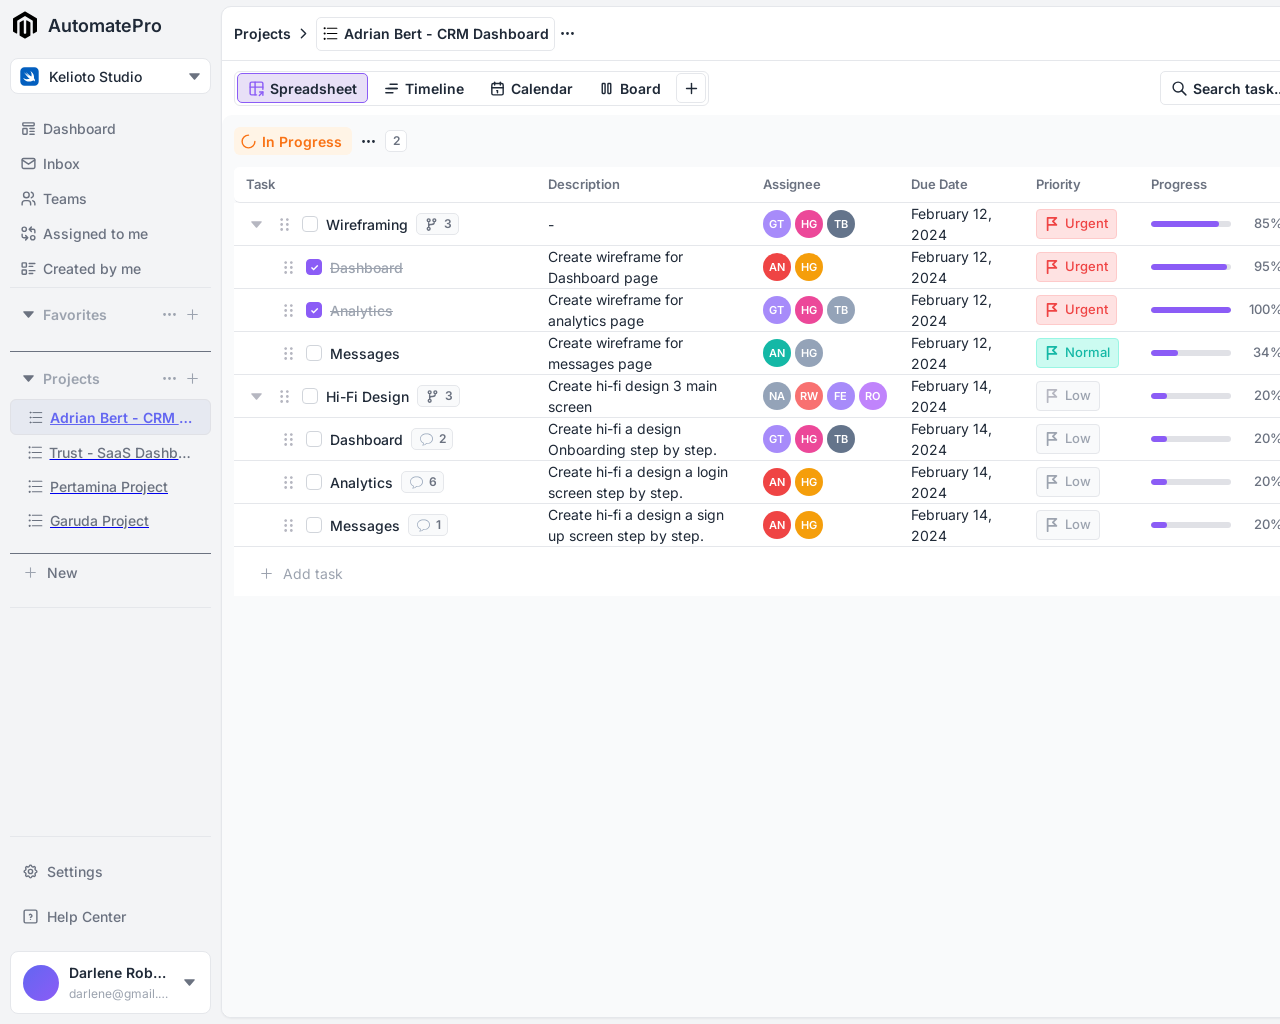
==== commit c683fcf4: "Improved Color and UI Style ... need More efforts for exact UI creation" ====
--- a/1. Responsive Admin Dashboard Panel/AutomatePro/index.html
+++ b/1. Responsive Admin Dashboard Panel/AutomatePro/index.html
@@ -87,6 +87,7 @@
             xml:space="preserve"
             xmlns="http://www.w3.org/2000/svg"
             xmlns:xlink="http://www.w3.org/1999/xlink"
+            class="chevron-icon"
           >
             <path
               d="M98.9,184.7l1.8,2.1l136,156.5c4.6,5.3,11.5,8.6,19.2,8.6c7.7,0,14.6-3.4,19.2-8.6L411,187.1l2.3-2.6  c1.7-2.5,2.7-5.5,2.7-8.7c0-8.7-7.4-15.8-16.6-15.8v0H112.6v0c-9.2,0-16.6,7.1-16.6,15.8C96,179.1,97.1,182.2,98.9,184.7z"
@@ -262,6 +263,7 @@
                 xml:space="preserve"
                 xmlns="http://www.w3.org/2000/svg"
                 xmlns:xlink="http://www.w3.org/1999/xlink"
+                class="chevron-icon"
               >
                 <path
                   d="M98.9,184.7l1.8,2.1l136,156.5c4.6,5.3,11.5,8.6,19.2,8.6c7.7,0,14.6-3.4,19.2-8.6L411,187.1l2.3-2.6  c1.7-2.5,2.7-5.5,2.7-8.7c0-8.7-7.4-15.8-16.6-15.8v0H112.6v0c-9.2,0-16.6,7.1-16.6,15.8C96,179.1,97.1,182.2,98.9,184.7z"
@@ -336,6 +338,7 @@
                 xml:space="preserve"
                 xmlns="http://www.w3.org/2000/svg"
                 xmlns:xlink="http://www.w3.org/1999/xlink"
+                class="chevron-icon"
               >
                 <path
                   d="M98.9,184.7l1.8,2.1l136,156.5c4.6,5.3,11.5,8.6,19.2,8.6c7.7,0,14.6-3.4,19.2-8.6L411,187.1l2.3-2.6  c1.7-2.5,2.7-5.5,2.7-8.7c0-8.7-7.4-15.8-16.6-15.8v0H112.6v0c-9.2,0-16.6,7.1-16.6,15.8C96,179.1,97.1,182.2,98.9,184.7z"
@@ -409,11 +412,11 @@
               xmlns:xlink="http://www.w3.org/1999/xlink"
               width="17"
               height="17"
+              class="list-item-icon"
             >
               <circle
                 cx="5"
                 cy="6"
-                fill="none"
                 id="XMLID_303_"
                 r="1"
                 stroke="#000000"
@@ -425,7 +428,6 @@
               <circle
                 cx="5"
                 cy="16"
-                fill="none"
                 id="XMLID_305_"
                 r="1"
                 stroke="#000000"
@@ -437,7 +439,6 @@
               <circle
                 cx="5"
                 cy="26"
-                fill="none"
                 id="XMLID_304_"
                 r="1"
                 stroke="#000000"
@@ -447,7 +448,6 @@
                 stroke-width="2"
               />
               <line
-                fill="none"
                 id="XMLID_29_"
                 stroke="#000000"
                 stroke-linecap="round"
@@ -460,7 +460,6 @@
                 y2="6"
               />
               <line
-                fill="none"
                 id="XMLID_30_"
                 stroke="#000000"
                 stroke-linecap="round"
@@ -473,7 +472,6 @@
                 y2="16"
               />
               <line
-                fill="none"
                 id="XMLID_31_"
                 stroke="#000000"
                 stroke-linecap="round"
@@ -503,11 +501,11 @@
               xmlns:xlink="http://www.w3.org/1999/xlink"
               width="17"
               height="17"
+              class="list-item-icon"
             >
               <circle
                 cx="5"
                 cy="6"
-                fill="none"
                 id="XMLID_303_"
                 r="1"
                 stroke="#000000"
@@ -519,7 +517,6 @@
               <circle
                 cx="5"
                 cy="16"
-                fill="none"
                 id="XMLID_305_"
                 r="1"
                 stroke="#000000"
@@ -531,7 +528,6 @@
               <circle
                 cx="5"
                 cy="26"
-                fill="none"
                 id="XMLID_304_"
                 r="1"
                 stroke="#000000"
@@ -541,7 +537,6 @@
                 stroke-width="2"
               />
               <line
-                fill="none"
                 id="XMLID_29_"
                 stroke="#000000"
                 stroke-linecap="round"
@@ -554,7 +549,6 @@
                 y2="6"
               />
               <line
-                fill="none"
                 id="XMLID_30_"
                 stroke="#000000"
                 stroke-linecap="round"
@@ -567,7 +561,6 @@
                 y2="16"
               />
               <line
-                fill="none"
                 id="XMLID_31_"
                 stroke="#000000"
                 stroke-linecap="round"
@@ -597,11 +590,11 @@
               xmlns:xlink="http://www.w3.org/1999/xlink"
               width="17"
               height="17"
+              class="list-item-icon"
             >
               <circle
                 cx="5"
                 cy="6"
-                fill="none"
                 id="XMLID_303_"
                 r="1"
                 stroke="#000000"
@@ -613,7 +606,6 @@
               <circle
                 cx="5"
                 cy="16"
-                fill="none"
                 id="XMLID_305_"
                 r="1"
                 stroke="#000000"
@@ -625,7 +617,6 @@
               <circle
                 cx="5"
                 cy="26"
-                fill="none"
                 id="XMLID_304_"
                 r="1"
                 stroke="#000000"
@@ -635,7 +626,6 @@
                 stroke-width="2"
               />
               <line
-                fill="none"
                 id="XMLID_29_"
                 stroke="#000000"
                 stroke-linecap="round"
@@ -648,7 +638,6 @@
                 y2="6"
               />
               <line
-                fill="none"
                 id="XMLID_30_"
                 stroke="#000000"
                 stroke-linecap="round"
@@ -661,7 +650,6 @@
                 y2="16"
               />
               <line
-                fill="none"
                 id="XMLID_31_"
                 stroke="#000000"
                 stroke-linecap="round"
@@ -691,11 +679,11 @@
               xmlns:xlink="http://www.w3.org/1999/xlink"
               width="17"
               height="17"
+              class="list-item-icon"
             >
               <circle
                 cx="5"
                 cy="6"
-                fill="none"
                 id="XMLID_303_"
                 r="1"
                 stroke="#000000"
@@ -707,7 +695,6 @@
               <circle
                 cx="5"
                 cy="16"
-                fill="none"
                 id="XMLID_305_"
                 r="1"
                 stroke="#000000"
@@ -719,7 +706,6 @@
               <circle
                 cx="5"
                 cy="26"
-                fill="none"
                 id="XMLID_304_"
                 r="1"
                 stroke="#000000"
@@ -729,7 +715,6 @@
                 stroke-width="2"
               />
               <line
-                fill="none"
                 id="XMLID_29_"
                 stroke="#000000"
                 stroke-linecap="round"
@@ -742,7 +727,6 @@
                 y2="6"
               />
               <line
-                fill="none"
                 id="XMLID_30_"
                 stroke="#000000"
                 stroke-linecap="round"
@@ -755,7 +739,6 @@
                 y2="16"
               />
               <line
-                fill="none"
                 id="XMLID_31_"
                 stroke="#000000"
                 stroke-linecap="round"
@@ -942,6 +925,7 @@
               xml:space="preserve"
               xmlns="http://www.w3.org/2000/svg"
               xmlns:xlink="http://www.w3.org/1999/xlink"
+              class="chevron-icon"
             >
               <path
                 d="M98.9,184.7l1.8,2.1l136,156.5c4.6,5.3,11.5,8.6,19.2,8.6c7.7,0,14.6-3.4,19.2-8.6L411,187.1l2.3-2.6  c1.7-2.5,2.7-5.5,2.7-8.7c0-8.7-7.4-15.8-16.6-15.8v0H112.6v0c-9.2,0-16.6,7.1-16.6,15.8C96,179.1,97.1,182.2,98.9,184.7z"
@@ -1354,7 +1338,7 @@
                   <path d="M12 3a9 9 0 1 0 9 9" />
                 </svg>
                 <!-- </div> -->
-                <span class="progress-indicator-title">In Progress</span>
+                <span style="color: #f97316" class="progress-indicator-title">In Progress</span>
               </div>
               <!-- icon -->
               <!-- <span style="color: var(--text-tertiary); cursor: pointer"
@@ -1431,6 +1415,7 @@
                           xml:space="preserve"
                           xmlns="http://www.w3.org/2000/svg"
                           xmlns:xlink="http://www.w3.org/1999/xlink"
+                          class="light-icon"
                         >
                           <path
                             d="M98.9,184.7l1.8,2.1l136,156.5c4.6,5.3,11.5,8.6,19.2,8.6c7.7,0,14.6-3.4,19.2-8.6L411,187.1l2.3-2.6  c1.7-2.5,2.7-5.5,2.7-8.7c0-8.7-7.4-15.8-16.6-15.8v0H112.6v0c-9.2,0-16.6,7.1-16.6,15.8C96,179.1,97.1,182.2,98.9,184.7z"
@@ -1441,15 +1426,16 @@
                         <!-- three square dots icon -->
                         <?xml version="1.0"?>
                         <svg
-                          fill="#969FA9"
+                          
                           height="17"
                           viewBox="0 0 24 24"
                           width="17"
                           xmlns="http://www.w3.org/2000/svg"
+                          class="light-icon"
                         >
                           <path
                             d="M16 17C17.1046 17 18 17.8954 18 19C18 20.1046 17.1046 21 16 21C14.8954 21 14 20.1046 14 19C14 17.8954 14.8954 17 16 17ZM8 17C9.10457 17 10 17.8954 10 19C10 20.1046 9.10457 21 8 21C6.89543 21 6 20.1046 6 19C6 17.8954 6.89543 17 8 17ZM16 10C17.1046 10 18 10.8954 18 12C18 13.1046 17.1046 14 16 14C14.8954 14 14 13.1046 14 12C14 10.8954 14.8954 10 16 10ZM8 10C9.10457 10 10 10.8954 10 12C10 13.1046 9.10457 14 8 14C6.89543 14 6 13.1046 6 12C6 10.8954 6.89543 10 8 10ZM16 3C17.1046 3 18 3.89543 18 5C18 6.10457 17.1046 7 16 7C14.8954 7 14 6.10457 14 5C14 3.89543 14.8954 3 16 3ZM8 3C9.10457 3 10 3.89543 10 5C10 6.10457 9.10457 7 8 7C6.89543 7 6 6.10457 6 5C6 3.89543 6.89543 3 8 3Z"
-                            fill="#212121"
+                            
                           />
                         </svg>
                       </span>
@@ -1552,7 +1538,7 @@
                         ><!-- three square dots icon -->
                         <?xml version="1.0"?>
                         <svg
-                          fill="#969FA9"
+                          class="light-icon"
                           height="17"
                           viewBox="0 0 24 24"
                           width="17"
@@ -1560,7 +1546,7 @@
                         >
                           <path
                             d="M16 17C17.1046 17 18 17.8954 18 19C18 20.1046 17.1046 21 16 21C14.8954 21 14 20.1046 14 19C14 17.8954 14.8954 17 16 17ZM8 17C9.10457 17 10 17.8954 10 19C10 20.1046 9.10457 21 8 21C6.89543 21 6 20.1046 6 19C6 17.8954 6.89543 17 8 17ZM16 10C17.1046 10 18 10.8954 18 12C18 13.1046 17.1046 14 16 14C14.8954 14 14 13.1046 14 12C14 10.8954 14.8954 10 16 10ZM8 10C9.10457 10 10 10.8954 10 12C10 13.1046 9.10457 14 8 14C6.89543 14 6 13.1046 6 12C6 10.8954 6.89543 10 8 10ZM16 3C17.1046 3 18 3.89543 18 5C18 6.10457 17.1046 7 16 7C14.8954 7 14 6.10457 14 5C14 3.89543 14.8954 3 16 3ZM8 3C9.10457 3 10 3.89543 10 5C10 6.10457 9.10457 7 8 7C6.89543 7 6 6.10457 6 5C6 3.89543 6.89543 3 8 3Z"
-                            fill="#212121"
+                            
                           /></svg
                       ></span>
                       <div class="task-checkbox checked"></div>
@@ -1638,7 +1624,7 @@
                         ><!-- three square dots icon -->
                         <?xml version="1.0"?>
                         <svg
-                          fill="#969FA9"
+                          class="light-icon"
                           height="17"
                           viewBox="0 0 24 24"
                           width="17"
@@ -1646,7 +1632,7 @@
                         >
                           <path
                             d="M16 17C17.1046 17 18 17.8954 18 19C18 20.1046 17.1046 21 16 21C14.8954 21 14 20.1046 14 19C14 17.8954 14.8954 17 16 17ZM8 17C9.10457 17 10 17.8954 10 19C10 20.1046 9.10457 21 8 21C6.89543 21 6 20.1046 6 19C6 17.8954 6.89543 17 8 17ZM16 10C17.1046 10 18 10.8954 18 12C18 13.1046 17.1046 14 16 14C14.8954 14 14 13.1046 14 12C14 10.8954 14.8954 10 16 10ZM8 10C9.10457 10 10 10.8954 10 12C10 13.1046 9.10457 14 8 14C6.89543 14 6 13.1046 6 12C6 10.8954 6.89543 10 8 10ZM16 3C17.1046 3 18 3.89543 18 5C18 6.10457 17.1046 7 16 7C14.8954 7 14 6.10457 14 5C14 3.89543 14.8954 3 16 3ZM8 3C9.10457 3 10 3.89543 10 5C10 6.10457 9.10457 7 8 7C6.89543 7 6 6.10457 6 5C6 3.89543 6.89543 3 8 3Z"
-                            fill="#212121"
+                            
                           /></svg
                       ></span>
                       <div class="task-checkbox checked"></div>
@@ -1727,7 +1713,7 @@
                         ><!-- three square dots icon -->
                         <?xml version="1.0"?>
                         <svg
-                          fill="#969FA9"
+                          class="light-icon"
                           height="17"
                           viewBox="0 0 24 24"
                           width="17"
@@ -1735,7 +1721,7 @@
                         >
                           <path
                             d="M16 17C17.1046 17 18 17.8954 18 19C18 20.1046 17.1046 21 16 21C14.8954 21 14 20.1046 14 19C14 17.8954 14.8954 17 16 17ZM8 17C9.10457 17 10 17.8954 10 19C10 20.1046 9.10457 21 8 21C6.89543 21 6 20.1046 6 19C6 17.8954 6.89543 17 8 17ZM16 10C17.1046 10 18 10.8954 18 12C18 13.1046 17.1046 14 16 14C14.8954 14 14 13.1046 14 12C14 10.8954 14.8954 10 16 10ZM8 10C9.10457 10 10 10.8954 10 12C10 13.1046 9.10457 14 8 14C6.89543 14 6 13.1046 6 12C6 10.8954 6.89543 10 8 10ZM16 3C17.1046 3 18 3.89543 18 5C18 6.10457 17.1046 7 16 7C14.8954 7 14 6.10457 14 5C14 3.89543 14.8954 3 16 3ZM8 3C9.10457 3 10 3.89543 10 5C10 6.10457 9.10457 7 8 7C6.89543 7 6 6.10457 6 5C6 3.89543 6.89543 3 8 3Z"
-                            fill="#212121"
+                            
                           /></svg
                       ></span>
                       <div class="task-checkbox"></div>
@@ -1821,6 +1807,7 @@
                           xml:space="preserve"
                           xmlns="http://www.w3.org/2000/svg"
                           xmlns:xlink="http://www.w3.org/1999/xlink"
+                          class="light-icon"
                         >
                           <path
                             d="M98.9,184.7l1.8,2.1l136,156.5c4.6,5.3,11.5,8.6,19.2,8.6c7.7,0,14.6-3.4,19.2-8.6L411,187.1l2.3-2.6  c1.7-2.5,2.7-5.5,2.7-8.7c0-8.7-7.4-15.8-16.6-15.8v0H112.6v0c-9.2,0-16.6,7.1-16.6,15.8C96,179.1,97.1,182.2,98.9,184.7z"
@@ -1832,7 +1819,7 @@
                         ><!-- three square dots icon -->
                         <?xml version="1.0"?>
                         <svg
-                          fill="#969FA9"
+                          class="light-icon"
                           height="17"
                           viewBox="0 0 24 24"
                           width="17"
@@ -1840,7 +1827,7 @@
                         >
                           <path
                             d="M16 17C17.1046 17 18 17.8954 18 19C18 20.1046 17.1046 21 16 21C14.8954 21 14 20.1046 14 19C14 17.8954 14.8954 17 16 17ZM8 17C9.10457 17 10 17.8954 10 19C10 20.1046 9.10457 21 8 21C6.89543 21 6 20.1046 6 19C6 17.8954 6.89543 17 8 17ZM16 10C17.1046 10 18 10.8954 18 12C18 13.1046 17.1046 14 16 14C14.8954 14 14 13.1046 14 12C14 10.8954 14.8954 10 16 10ZM8 10C9.10457 10 10 10.8954 10 12C10 13.1046 9.10457 14 8 14C6.89543 14 6 13.1046 6 12C6 10.8954 6.89543 10 8 10ZM16 3C17.1046 3 18 3.89543 18 5C18 6.10457 17.1046 7 16 7C14.8954 7 14 6.10457 14 5C14 3.89543 14.8954 3 16 3ZM8 3C9.10457 3 10 3.89543 10 5C10 6.10457 9.10457 7 8 7C6.89543 7 6 6.10457 6 5C6 3.89543 6.89543 3 8 3Z"
-                            fill="#212121"
+                            
                           /></svg
                       ></span>
                       <div class="task-checkbox"></div>
@@ -1891,7 +1878,8 @@
                         ><svg
                           viewBox="0 0 96 96"
                           xmlns="http://www.w3.org/2000/svg"
-                          class="svg-low"
+                          
+                          class="light-icon"
                         >
                           <title />
                           <path
@@ -1944,7 +1932,7 @@
                         ><!-- three square dots icon -->
                         <?xml version="1.0"?>
                         <svg
-                          fill="#969FA9"
+                          class="light-icon"
                           height="17"
                           viewBox="0 0 24 24"
                           width="17"
@@ -1952,7 +1940,7 @@
                         >
                           <path
                             d="M16 17C17.1046 17 18 17.8954 18 19C18 20.1046 17.1046 21 16 21C14.8954 21 14 20.1046 14 19C14 17.8954 14.8954 17 16 17ZM8 17C9.10457 17 10 17.8954 10 19C10 20.1046 9.10457 21 8 21C6.89543 21 6 20.1046 6 19C6 17.8954 6.89543 17 8 17ZM16 10C17.1046 10 18 10.8954 18 12C18 13.1046 17.1046 14 16 14C14.8954 14 14 13.1046 14 12C14 10.8954 14.8954 10 16 10ZM8 10C9.10457 10 10 10.8954 10 12C10 13.1046 9.10457 14 8 14C6.89543 14 6 13.1046 6 12C6 10.8954 6.89543 10 8 10ZM16 3C17.1046 3 18 3.89543 18 5C18 6.10457 17.1046 7 16 7C14.8954 7 14 6.10457 14 5C14 3.89543 14.8954 3 16 3ZM8 3C9.10457 3 10 3.89543 10 5C10 6.10457 9.10457 7 8 7C6.89543 7 6 6.10457 6 5C6 3.89543 6.89543 3 8 3Z"
-                            fill="#212121"
+                           
                           /></svg
                       ></span>
                       <div class="task-checkbox"></div>
@@ -2066,7 +2054,7 @@
                         ><!-- three square dots icon -->
                         <?xml version="1.0"?>
                         <svg
-                          fill="#969FA9"
+                          class="light-icon"
                           height="17"
                           viewBox="0 0 24 24"
                           width="17"
@@ -2074,7 +2062,7 @@
                         >
                           <path
                             d="M16 17C17.1046 17 18 17.8954 18 19C18 20.1046 17.1046 21 16 21C14.8954 21 14 20.1046 14 19C14 17.8954 14.8954 17 16 17ZM8 17C9.10457 17 10 17.8954 10 19C10 20.1046 9.10457 21 8 21C6.89543 21 6 20.1046 6 19C6 17.8954 6.89543 17 8 17ZM16 10C17.1046 10 18 10.8954 18 12C18 13.1046 17.1046 14 16 14C14.8954 14 14 13.1046 14 12C14 10.8954 14.8954 10 16 10ZM8 10C9.10457 10 10 10.8954 10 12C10 13.1046 9.10457 14 8 14C6.89543 14 6 13.1046 6 12C6 10.8954 6.89543 10 8 10ZM16 3C17.1046 3 18 3.89543 18 5C18 6.10457 17.1046 7 16 7C14.8954 7 14 6.10457 14 5C14 3.89543 14.8954 3 16 3ZM8 3C9.10457 3 10 3.89543 10 5C10 6.10457 9.10457 7 8 7C6.89543 7 6 6.10457 6 5C6 3.89543 6.89543 3 8 3Z"
-                            fill="#212121"
+                            
                           /></svg
                       ></span>
                       <div class="task-checkbox"></div>
@@ -2184,7 +2172,7 @@
                         ><!-- three square dots icon -->
                         <?xml version="1.0"?>
                         <svg
-                          fill="#969FA9"
+                          class="light-icon"
                           height="17"
                           viewBox="0 0 24 24"
                           width="17"
@@ -2192,7 +2180,7 @@
                         >
                           <path
                             d="M16 17C17.1046 17 18 17.8954 18 19C18 20.1046 17.1046 21 16 21C14.8954 21 14 20.1046 14 19C14 17.8954 14.8954 17 16 17ZM8 17C9.10457 17 10 17.8954 10 19C10 20.1046 9.10457 21 8 21C6.89543 21 6 20.1046 6 19C6 17.8954 6.89543 17 8 17ZM16 10C17.1046 10 18 10.8954 18 12C18 13.1046 17.1046 14 16 14C14.8954 14 14 13.1046 14 12C14 10.8954 14.8954 10 16 10ZM8 10C9.10457 10 10 10.8954 10 12C10 13.1046 9.10457 14 8 14C6.89543 14 6 13.1046 6 12C6 10.8954 6.89543 10 8 10ZM16 3C17.1046 3 18 3.89543 18 5C18 6.10457 17.1046 7 16 7C14.8954 7 14 6.10457 14 5C14 3.89543 14.8954 3 16 3ZM8 3C9.10457 3 10 3.89543 10 5C10 6.10457 9.10457 7 8 7C6.89543 7 6 6.10457 6 5C6 3.89543 6.89543 3 8 3Z"
-                            fill="#212121"
+                            
                           /></svg
                       ></span>
                       <div class="task-checkbox"></div>
--- a/1. Responsive Admin Dashboard Panel/AutomatePro/style.css
+++ b/1. Responsive Admin Dashboard Panel/AutomatePro/style.css
@@ -1,3 +1,4 @@
+
 /* AutomatePro - Project Management Dashboard */
 /* Color Palette */
 :root {
@@ -33,6 +34,7 @@
   /* Border Colors */
   --border-light: #e5e7eb;
   --border-medium: #d1d5db;
+  --border-dark: #000000;
 
   /* Spacing */
   --spacing-xs: 4px;
@@ -63,7 +65,7 @@
 body {
   font-family: "Inter", -apple-system, BlinkMacSystemFont, "Segoe UI", "Roboto",
     "Helvetica Neue", Arial, sans-serif;
-  background-color: var(--urgent-red);
+  background-color: var(--chefs-hat);
   color: var(--text-primary);
   font-size: 14px;
   line-height: 1.5;
@@ -101,23 +103,12 @@
   margin-bottom: 18px;
 }
 
-.sidebar-logo {
-  /* width: 30px;
-  height: 30px;
-  background-color: var(--text-primary);
-  border-radius: 5px; */
-  /* display: flex; */
-  /* align-items: center; */
-  /* justify-content: center; */
-  /* color: white; */
-  /* font-weight: 700; */
-  /* font-size: 16px; */
-}
+/* .sidebar-logo removed - empty ruleset */
 
 .sidebar-brand {
   font-size: 18px;
   font-weight: 600;
-  color: var(--text-secondary);
+  color: var(--text-primary);
 }
 
 .workspace-selector {
@@ -126,25 +117,15 @@
   display: flex;
   align-items: center;
   gap: var(--spacing-sm);
-  /* padding: var(--spacing-md); */
   padding: 0 7px 0 7px;
   background-color: var(--bg-primary);
-  border: 2px solid var(--border-medium);
+  border: 1px solid var(--border-light);
   border-radius: var(--radius-md);
   margin-bottom: 16px;
   cursor: pointer;
 }
 
-.workspace-icon {
-  /* width: 23px; */
-  /* height: 23px; */
-  /* background: linear-gradient(
-    135deg,
-    var(--primary-blue),
-    var(--primary-purple)
-  ); */
-  /* border-radius: 5px; */
-}
+/* .workspace-icon removed - empty ruleset */
 
 .workspace-selector-dropdown {
   width: 17px;
@@ -155,12 +136,11 @@
 
 .sidebar-nav {
   width: 100%;
-  /* height: ; */
   display: flex;
   flex-direction: column;
   gap: 18px;
   padding: 10px;
-  border-bottom: 2px solid black;
+  border-bottom: 1px solid var(--border-light);
 }
 
 .nav-item {
@@ -196,9 +176,17 @@
   border-radius: 5px;
 }
 
+.chevron-icon {
+  fill: var(--text-secondary);
+}
+
+.light-icon {
+ fill: #B6B7C1;
+}
+
 .sidebar-nav-text {
   font-size: 14px;
-  font-weight: 600;
+  font-weight: 500;
   color: var(--text-secondary);
 }
 
@@ -270,11 +258,21 @@
 
 .nav-section-title-projects-dropdown-list {
   width: 100%;
-  /* height: ; */
   display: flex;
   flex-direction: column;
   padding: 10px 0 16px 0;
-  border-bottom: 2px solid black;
+  border-bottom: 1px solid var(--text-secondary);
+}
+
+/* .list-item-icon {
+  fill: var(--text-secondary);
+} */
+
+/* Target the internal shapes (circles and lines) inside the SVG */
+.list-item-icon circle,
+.list-item-icon line {
+  /* Change the stroke color to your desired variable */
+  stroke: var(--text-secondary); 
 }
 
 .nav-section-title-projects-dropdown-list-item {
@@ -287,9 +285,17 @@
 }
 
 .projects-dropdown-list-item-active {
-  border: 1px solid gray;
+  /* background-color: #e0f2fe; */
+  background-color: #E6E9F1;
+  border: 1px solid #E0E1E6;
+  /* border-left: 4px solid var(--primary-blue); */
   border-radius: 6px;
-  background-color: var(--chefs-hat);
+  color: var(--primary-blue);
+}
+
+.projects-dropdown-list-item-active .nav-section-title-projects-dropdown-list-text {
+  color: var(--primary-blue);
+  font-weight: 600;
 }
 
 .nav-section-title-projects-dropdown-list-icon {
@@ -302,8 +308,8 @@
 
 .nav-section-title-projects-dropdown-list-text {
   font-size: 14px;
-  font-weight: 600;
-  color: var(--text-tertiary);
+  font-weight: 500;
+  color: var(--text-secondary);
   overflow: hidden;
   text-overflow: ellipsis;
   white-space: nowrap;
@@ -371,6 +377,7 @@
   border-radius: var(--radius-md);
   cursor: pointer;
   transition: all 0.2s ease;
+  margin-top: 8px;
 }
 
 .user-profile:hover {
@@ -418,14 +425,12 @@
 .main-content {
   width: 1214px;
   height: 1012px;
-  border: 2px solid black;
+  border: 1px solid var(--border-light);
   border-radius: 10px;
-  /* margin: 7px 5px 7px 0; */
-  /* flex: 1; */
-  background-color: var(--bg-primary);
-  /* overflow-y: auto; */
+  background-color: var(--bg-primary);
   display: flex;
   flex-direction: column;
+  box-shadow: var(--shadow-sm);
 }
 
 .main-content-header {
@@ -435,7 +440,7 @@
   align-items: center;
   justify-content: space-between;
   padding: 0px 12px 0px 12px;
-  border-bottom: 2px solid black;
+  border-bottom: 1px solid var(--border-light);
 }
 
 .header-side-section {
@@ -458,12 +463,13 @@
 
 .item-container {
   height: 34px;
-  border: 2px solid black;
+  border: 1px solid var(--border-light);
   border-radius: 5px;
   padding: 0px 5px 0px 5px;
   display: flex;
   align-items: center;
   gap: 5px;
+  background-color: var(--bg-primary);
 }
 
 .item-title {
@@ -477,22 +483,36 @@
 
 .button-container {
   height: 34px;
-  border: 2px solid black;
+  border: 1px solid var(--border-light);
   border-radius: 5px;
   padding: 0px 10px 0px 10px;
   display: flex;
   align-items: center;
   gap: 5px;
+  background-color: var(--bg-primary);
+  cursor: pointer;
+  transition: all 0.2s ease;
+}
+
+.button-container:hover {
+  background-color: var(--bg-secondary);
 }
 
 .button-icon-only-container {
   width: 34px;
   height: 34px;
-  border: 2px solid black;
+  border: 1px solid var(--border-light);
   border-radius: 5px;
   display: flex;
   align-items: center;
   justify-content: center;
+  background-color: var(--bg-primary);
+  cursor: pointer;
+  transition: all 0.2s ease;
+}
+
+.button-icon-only-container:hover {
+  background-color: var(--bg-secondary);
 }
 
 .main-content-tool-box {
@@ -513,8 +533,9 @@
   gap: 5px;
   align-items: center;
   padding: 0px 2px 0px 2px;
-  border: 2px solid black;
+  border: 1px solid var(--border-light);
   border-radius: 6px;
+  background-color: var(--bg-primary);
 }
 
 .tool-box-item {
@@ -526,17 +547,30 @@
 }
 
 .tool-box-item-active {
-  border: 2px solid black;
-  border-radius: 5px;
+  background-color: #e8e0f7;
+  border: 1px solid var(--primary-purple);
+  border-radius: 5px;
+  color: var(--primary-purple);
+}
+
+.tool-box-item-active svg {
+  color: var(--primary-purple);
 }
 .tool-box-button-icon-only-container {
   width: 30px;
   height: 30px;
-  border: 2px solid black;
+  border: 1px solid var(--border-light);
   border-radius: 5px;
   display: flex;
   align-items: center;
   justify-content: center;
+  background-color: var(--bg-primary);
+  cursor: pointer;
+  transition: all 0.2s ease;
+}
+
+.tool-box-button-icon-only-container:hover {
+  background-color: var(--bg-secondary);
 }
 
 .tool-box-side-section {
@@ -547,10 +581,9 @@
 
 .table-container {
   width: 100%;
-  border: 2px solid black;
+  border: none;
   height: auto;
-  background-color: var(--bg-primary);
-  /* padding: 16px; */
+  background-color: var(--bg-secondary);
   border-radius: 10px;
   flex: 1;
   overflow: auto;
@@ -558,12 +591,11 @@
 }
 
 .table-wrapper {
-  /* border: 2px solid gray;  */
   width: 100%;
   display: flex;
   flex-direction: column;
-  /* gap: 12px; */
-  gap: 5px;
+  gap: 12px;
+  margin-bottom: 12px;
 }
 
 .table-tool-bar {
@@ -579,12 +611,25 @@
   width: fit-content;
   height: 100%;
   padding: 0 10px 0 6px;
-  /* padding: 4px 12px 4px 8px; */
   display: flex;
   align-items: center;
   gap: 5px;
-  background-color: var(--middle-yellow-red);
+  background-color: #fff4e6;
   border-radius: 6px;
+  color: #f97316;
+}
+
+.table-tool-bar-label svg {
+  color: #f97316;
+}
+
+.table-tool-bar-label.purple {
+  background-color: #f3e8ff;
+  color: var(--primary-purple);
+}
+
+.table-tool-bar-label.purple svg {
+  color: var(--primary-purple);
 }
 
 .progress-indicator-icon {
@@ -608,15 +653,15 @@
 .task-progress-number-only {
   width: 22px;
   height: 22px;
-  border: 2px solid black;
+  border: 1px solid var(--border-light);
   display: flex;
   align-items: center;
   justify-content: center;
-  font-size: 14px;
-  font-weight: 600;
-  color: var(--text-primary);
-  border-radius: 5px;
-  background-color: var(--bg-secondary);
+  font-size: 12px;
+  font-weight: 600;
+  color: var(--text-secondary);
+  border-radius: 5px;
+  background-color: var(--bg-primary);
 }
 
 .table-content {
@@ -628,10 +673,8 @@
 }
 
 .table-header {
-  /* border: 2px solid red; */
   height: 36px;
-  /* background-color: red; */
-  background-color: var(--bg-secondary);
+  background-color: var(--bg-primary);
 }
 
 .table-header th {
@@ -641,6 +684,7 @@
   font-weight: 600;
   color: var(--text-secondary);
   border-bottom: 1px solid var(--border-light);
+  background-color: var(--bg-primary);
 }
 
 .table-header th:first-child {
@@ -656,14 +700,11 @@
 }
 
 .table-body tr {
-}
-
-.table-body tr {
   height: 42px;
 }
 
 .table-body tr:hover {
-  background-color: var(--bg-secondary);
+  background-color: #f9fafb;
 }
 
 .table-body td {
@@ -671,9 +712,8 @@
   font-size: 14px;
   color: var(--text-primary);
   border-bottom: 1px solid var(--border-light);
-  border-left: 1px solid var(--border-light);
-}
-.border-left {
+  border-left: none;
+  background-color: var(--bg-primary);
 }
 
 .task-cell {
@@ -697,14 +737,14 @@
 }
 
 .task-checkbox {
-  /* width: 18px;
-  height: 18px; */
-  width: 12px;
-  height: 12px;
-  border: 2px solid var(--border-medium);
-  /* border-radius: 4px; */
+  width: 16px;
+  height: 16px;
+  border: 1px solid var(--border-medium);
+  border-radius: 4px;
   cursor: pointer;
   flex-shrink: 0;
+  background-color: var(--bg-primary);
+  position: relative;
 }
 
 .task-checkbox.checked {
@@ -720,7 +760,8 @@
   top: 50%;
   left: 50%;
   transform: translate(-50%, -50%);
-  font-size: 12px;
+  font-size: 10px;
+  font-weight: bold;
 }
 
 .task-name {
@@ -735,17 +776,17 @@
 
 .subtask-count {
   height: 22px;
-  width: 36px;
-  background-color: var(--);
-  border: 2px solid black;
-  border-radius: 5px;
-
-  display: flex;
-  align-items: center;
-  color: var(--text-tertiary);
-  font-size: 14px;
-  font-weight: 600;
-  color: var(--text-primary);
+  min-width: 36px;
+  padding: 0 6px;
+  background-color: var(--bg-secondary);
+  border: 1px solid var(--border-light);
+  border-radius: 5px;
+  display: flex;
+  align-items: center;
+  gap: 4px;
+  font-size: 12px;
+  font-weight: 600;
+  color: var(--text-secondary);
 }
 
 .assignee-cell {
@@ -777,17 +818,20 @@
 
 .priority-badge.urgent {
   color: var(--urgent-red);
-  background-color: #fef2f2;
+  background-color: #fee2e2;
+  border: 1px solid #fecaca;
 }
 
 .priority-badge.normal {
   color: var(--normal-teal);
-  background-color: #f0fdfa;
+  background-color: #ccfbf1;
+  border: 1px solid #99f6e4;
 }
 
 .priority-badge.low {
   color: var(--low-grey);
-  background-color: var(--bg-secondary); /*   <--- Change BG color   */
+  background-color: var(--bg-secondary);
+  border: 1px solid var(--border-light);
 }
 
 .flag-icon {
@@ -816,18 +860,14 @@
 .progress-bar-container {
   flex: 1;
   height: 6px;
-  background-color: var(--bg-secondary);
+  background-color: var(--lilac-champagne);
   border-radius: 3px;
   overflow: hidden;
 }
 
 .progress-bar {
   height: 100%;
-  background: linear-gradient(
-    90deg,
-    var(--primary-purple),
-    var(--progress-blue)
-  );
+  background-color: var(--primary-purple);
   border-radius: 3px;
   transition: width 0.3s ease;
 }
@@ -852,12 +892,17 @@
   display: flex;
   align-items: center;
   justify-content: center;
-  background-color: var(--primary-blue);
-  color: white;
+  background-color: transparent;
+  color: var(--text-tertiary);
   border: none;
   border-radius: 6px;
   cursor: pointer;
   font-size: 14px;
+  transition: all 0.2s ease;
+}
+
+.action-btn:hover {
+  background-color: var(--bg-secondary);
 }
 
 .more-btn {
@@ -872,6 +917,8 @@
   display: flex;
   align-items: center;
   gap: 8px;
+  /* border-top: 1px solid var(--border-light); */
+  margin-top: 4px;
 }
 
 .add-task-row:hover {
@@ -892,5 +939,9 @@
 }
 
 .nested-task {
-  background-color: var(--bg-secondary);
-}
+  background-color: var(--bg-primary);
+}
+
+.nested-task td {
+  background-color: var(--bg-primary);
+}
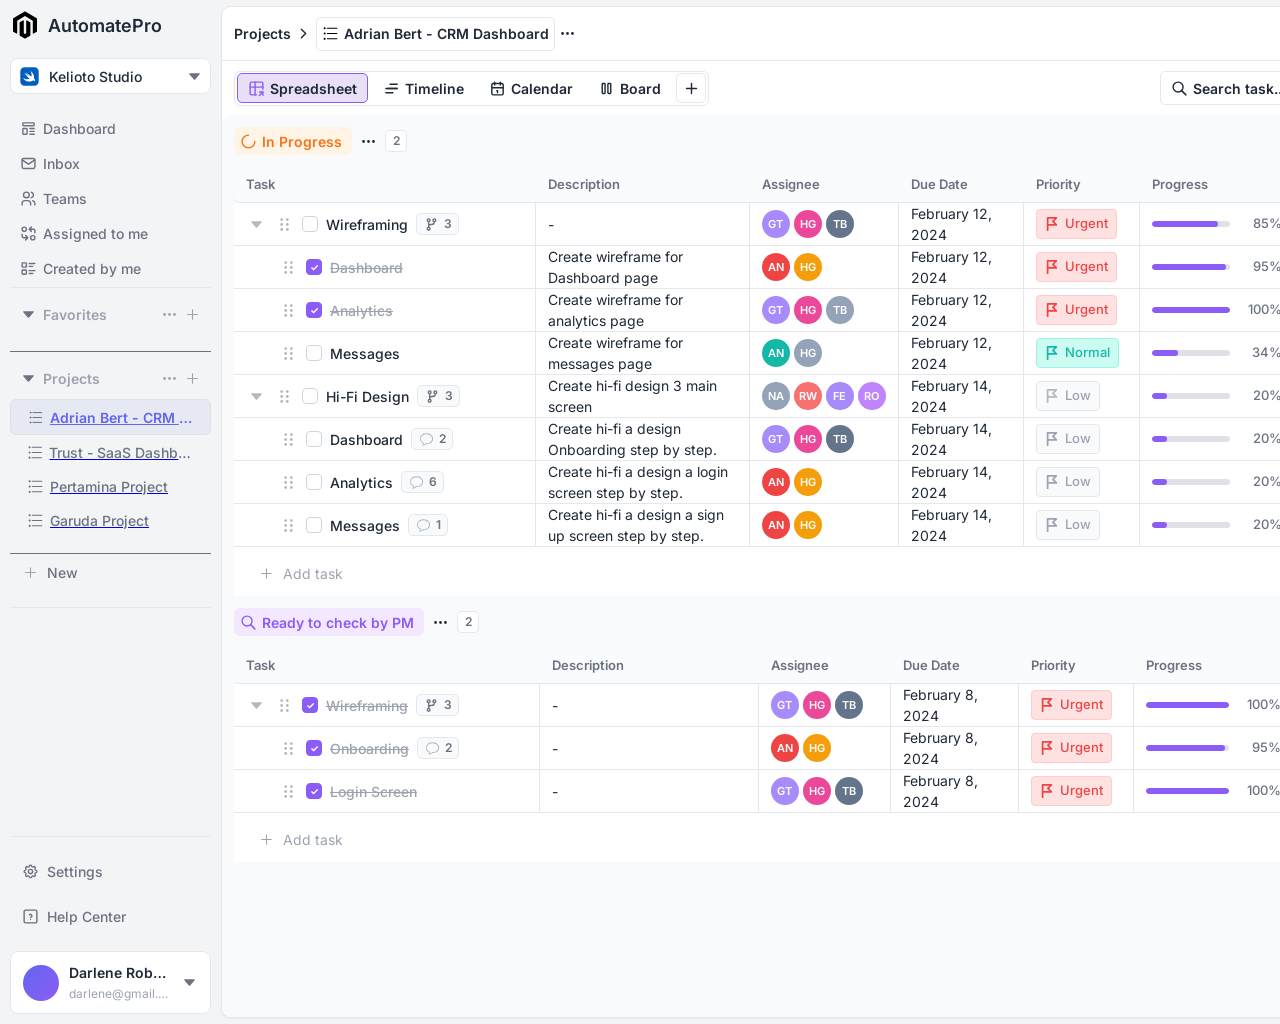
==== commit 50355924: "AutomatePro" ====
--- a/1. Responsive Admin Dashboard Panel/AutomatePro/index.html
+++ b/1. Responsive Admin Dashboard Panel/AutomatePro/index.html
@@ -1504,7 +1504,7 @@
                     </div>
                   </td>
                   <td></td>
-                  <td>
+                  <td style="border-right: 0">
                     <div class="action-buttons">
                       <button class="action-btn more-btn">
                         <svg
@@ -1590,7 +1590,7 @@
                     </div>
                   </td>
                   <td></td>
-                  <td>
+                  <td  style="border-right: 0">
                     <div class="action-buttons">
                       <button class="action-btn more-btn">
                         <svg
@@ -1679,7 +1679,7 @@
                     </div>
                   </td>
                   <td></td>
-                  <td>
+                  <td  style="border-right: 0">
                     <div class="action-buttons">
                       <button class="action-btn more-btn">
                         <svg
@@ -1765,7 +1765,7 @@
                     </div>
                   </td>
                   <td></td>
-                  <td>
+                  <td  style="border-right: 0">
                     <div class="action-buttons">
                       <button class="action-btn more-btn">
                         <svg
@@ -1898,7 +1898,7 @@
                     </div>
                   </td>
                   <td></td>
-                  <td>
+                  <td  style="border-right: 0">
                     <div class="action-buttons">
                       <button class="action-btn more-btn">
                         <svg
@@ -2020,7 +2020,7 @@
                     </div>
                   </td>
                   <td></td>
-                  <td>
+                  <td  style="border-right: 0">
                     <div class="action-buttons">
                       <button class="action-btn more-btn">
                         <svg
@@ -2138,7 +2138,7 @@
                     </div>
                   </td>
                   <td></td>
-                  <td>
+                  <td  style="border-right: 0">
                     <div class="action-buttons">
                       <button class="action-btn more-btn">
                         <svg
@@ -2256,7 +2256,7 @@
                     </div>
                   </td>
                   <td></td>
-                  <td>
+                  <td  style="border-right: 0">
                     <div class="action-buttons">
                       <button class="action-btn more-btn">
                         <svg
@@ -2317,6 +2317,454 @@
               </tbody>
             </table>
           </div>
+
+          <!-- Table 2 - Ready to check by PM -->
+          <div class="table-wrapper">
+            <!-- Table Tool Bar -->
+            <div class="table-tool-bar">
+              <!-- Table Tool Bar Label -->
+              <div class="table-tool-bar-label purple">
+                <!-- Search/Check icon -->
+                <svg
+                  xmlns="http://www.w3.org/2000/svg"
+                  width="17"
+                  height="17"
+                  viewBox="0 0 24 24"
+                  fill="none"
+                  stroke="currentColor"
+                  stroke-width="2"
+                  stroke-linecap="round"
+                  stroke-linejoin="round"
+                  class="icon icon-tabler icons-tabler-outline icon-tabler-search"
+                >
+                  <path stroke="none" d="M0 0h24v24H0z" fill="none" />
+                  <path d="M10 10m-7 0a7 7 0 1 0 14 0a7 7 0 1 0 -14 0" />
+                  <path d="M21 21l-6 -6" />
+                </svg>
+                <span style="color: #8b5cf6;" class="progress-indicator-title">Ready to check by PM</span>
+              </div>
+              <!-- icon -->
+              <svg
+                xmlns="http://www.w3.org/2000/svg"
+                width="17"
+                height="17"
+                viewBox="0 0 24 24"
+                fill="none"
+                stroke="currentColor"
+                stroke-width="2"
+                stroke-linecap="round"
+                stroke-linejoin="round"
+                class="icon icon-tabler icons-tabler-outline icon-tabler-dots"
+              >
+                <path stroke="none" d="M0 0h24v24H0z" fill="none" />
+                <path d="M5 12m-1 0a1 1 0 1 0 2 0a1 1 0 1 0 -2 0" />
+                <path d="M12 12m-1 0a1 1 0 1 0 2 0a1 1 0 1 0 -2 0" />
+                <path d="M19 12m-1 0a1 1 0 1 0 2 0a1 1 0 1 0 -2 0" />
+              </svg>
+              <!-- task-progress-number -->
+              <div class="task-progress-number-only">2</div>
+            </div>
+
+            <table class="table-content">
+              <thead class="table-header">
+                <tr>
+                  <th class="first-row" style="width: 340px">Task</th>
+                  <th style="width: 280px">Description</th>
+                  <th style="width: 140px">Assignee</th>
+                  <th style="width: 150px">Due Date</th>
+                  <th style="width: 120px">Priority</th>
+                  <th style="width: 200px">Progress</th>
+                  <th style="width: 80px">Create</th>
+                  <th style="width: 40px ">
+                    <svg
+                      xmlns="http://www.w3.org/2000/svg"
+                      width="20"
+                      height="20"
+                      viewBox="0 0 24 24"
+                      fill="none"
+                      stroke="currentColor"
+                      stroke-width="2"
+                      stroke-linecap="round"
+                      stroke-linejoin="round"
+                      class="icon icon-tabler icons-tabler-outline icon-tabler-plus"
+                    >
+                      <path stroke="none" d="M0 0h24v24H0z" fill="none" />
+                      <path d="M12 5l0 14" />
+                      <path d="M5 12l14 0" />
+                    </svg>
+                  </th>
+                </tr>
+              </thead>
+              <tbody class="table-body">
+                <!-- Wireframing Task -->
+                <tr>
+                  <td class="border-left" style="border-left: 0">
+                    <div class="task-cell">
+                      <button class="expand-btn">
+                        <!-- Down Arrow icon -->
+                        <?xml version="1.0"?>
+                        <svg
+                          height="17"
+                          id="Layer_1"
+                          style="enable-background: new 0 0 512 512"
+                          version="1.1"
+                          viewBox="0 0 512 512"
+                          width="17"
+                          xml:space="preserve"
+                          xmlns="http://www.w3.org/2000/svg"
+                          xmlns:xlink="http://www.w3.org/1999/xlink"
+                          class="light-icon"
+                        >
+                          <path
+                            d="M98.9,184.7l1.8,2.1l136,156.5c4.6,5.3,11.5,8.6,19.2,8.6c7.7,0,14.6-3.4,19.2-8.6L411,187.1l2.3-2.6  c1.7-2.5,2.7-5.5,2.7-8.7c0-8.7-7.4-15.8-16.6-15.8v0H112.6v0c-9.2,0-16.6,7.1-16.6,15.8C96,179.1,97.1,182.2,98.9,184.7z"
+                          />
+                        </svg>
+                      </button>
+                      <span class="drag-handle">
+                        <!-- three square dots icon -->
+                        <?xml version="1.0"?>
+                        <svg
+                          height="17"
+                          viewBox="0 0 24 24"
+                          width="17"
+                          xmlns="http://www.w3.org/2000/svg"
+                          class="light-icon"
+                        >
+                          <path
+                            d="M16 17C17.1046 17 18 17.8954 18 19C18 20.1046 17.1046 21 16 21C14.8954 21 14 20.1046 14 19C14 17.8954 14.8954 17 16 17ZM8 17C9.10457 17 10 17.8954 10 19C10 20.1046 9.10457 21 8 21C6.89543 21 6 20.1046 6 19C6 17.8954 6.89543 17 8 17ZM16 10C17.1046 10 18 10.8954 18 12C18 13.1046 17.1046 14 16 14C14.8954 14 14 13.1046 14 12C14 10.8954 14.8954 10 16 10ZM8 10C9.10457 10 10 10.8954 10 12C10 13.1046 9.10457 14 8 14C6.89543 14 6 13.1046 6 12C6 10.8954 6.89543 10 8 10ZM16 3C17.1046 3 18 3.89543 18 5C18 6.10457 17.1046 7 16 7C14.8954 7 14 6.10457 14 5C14 3.89543 14.8954 3 16 3ZM8 3C9.10457 3 10 3.89543 10 5C10 6.10457 9.10457 7 8 7C6.89543 7 6 6.10457 6 5C6 3.89543 6.89543 3 8 3Z"
+                          />
+                        </svg>
+                      </span>
+                      <div class="task-checkbox checked"></div>
+                      <span class="task-name completed">Wireframing</span>
+                      <div class="subtask-count">
+                        <svg
+                          class="w-6 h-6 text-gray-800 dark:text-white"
+                          aria-hidden="true"
+                          xmlns="http://www.w3.org/2000/svg"
+                          width="17"
+                          height="17"
+                          fill="none"
+                          viewBox="0 0 24 24"
+                        >
+                          <path
+                            stroke="currentColor"
+                            stroke-linecap="round"
+                            stroke-linejoin="round"
+                            stroke-width="2"
+                            d="M8 8v8m0-8a2 2 0 1 0 0-4 2 2 0 0 0 0 4Zm0 8a2 2 0 1 0 0 4 2 2 0 0 0 0-4Zm8-8a2 2 0 1 0 0-4 2 2 0 0 0 0 4Zm0 0a4 4 0 0 1-4 4h-1a3 3 0 0 0-3 3"
+                          />
+                        </svg>
+                        <span>3</span>
+                      </div>
+                    </div>
+                  </td>
+                  <td>-</td>
+                  <td>
+                    <div class="assignee-cell">
+                      <div class="avatar" style="background-color: #a78bfa">
+                        GT
+                      </div>
+                      <div class="avatar" style="background-color: #ec4899">
+                        HG
+                      </div>
+                      <div class="avatar" style="background-color: #64748b">
+                        TB
+                      </div>
+                    </div>
+                  </td>
+                  <td>February 8, 2024</td>
+                  <td>
+                    <span class="priority-badge urgent">
+                      <span class="flag-icon"
+                        ><?xml version="1.0"?>
+                        <svg
+                          viewBox="0 0 96 96"
+                          xmlns="http://www.w3.org/2000/svg"
+                          class="svg-urgent"
+                        >
+                          <title />
+                          <path
+                            d="M62.4861,29.9994,82.2446,10.2408A6,6,0,0,0,78.0022-.0017H18a5.9968,5.9968,0,0,0-6,6v84.003a6,6,0,0,0,12,0V60H78.0022a6,6,0,0,0,4.2424-10.2425ZM24,48V11.9987H63.5174L49.7591,25.757a5.9979,5.9979,0,0,0,0,8.4847L63.5174,48Z"
+                          /></svg
+                      ></span>
+                      Urgent
+                    </span>
+                  </td>
+                  <td>
+                    <div class="progress-cell">
+                      <div class="progress-bar-container">
+                        <div class="progress-bar" style="width: 100%"></div>
+                      </div>
+                      <span class="progress-text">100%</span>
+                    </div>
+                  </td>
+                  <td></td>
+                  <td  style="border-right: 0">
+                    <div class="action-buttons">
+                      <button class="action-btn more-btn">
+                        <svg
+                          xmlns="http://www.w3.org/2000/svg"
+                          width="17"
+                          height="17"
+                          viewBox="0 0 24 24"
+                          fill="none"
+                          stroke="currentColor"
+                          stroke-width="2"
+                          stroke-linecap="round"
+                          stroke-linejoin="round"
+                          class="icon icon-tabler icons-tabler-outline icon-tabler-dots"
+                        >
+                          <path stroke="none" d="M0 0h24v24H0z" fill="none" />
+                          <path d="M5 12m-1 0a1 1 0 1 0 2 0a1 1 0 1 0 -2 0" />
+                          <path d="M12 12m-1 0a1 1 0 1 0 2 0a1 1 0 1 0 -2 0" />
+                          <path d="M19 12m-1 0a1 1 0 1 0 2 0a1 1 0 1 0 -2 0" />
+                        </svg>
+                      </button>
+                    </div>
+                  </td>
+                </tr>
+
+                <!-- Onboarding Subtask -->
+                <tr class="nested-task">
+                  <td style="border-left: 0">
+                    <div class="task-cell">
+                      <span class="task-indent"></span>
+                      <span class="drag-handle"
+                        ><!-- three square dots icon -->
+                        <?xml version="1.0"?>
+                        <svg
+                          class="light-icon"
+                          height="17"
+                          viewBox="0 0 24 24"
+                          width="17"
+                          xmlns="http://www.w3.org/2000/svg"
+                        >
+                          <path
+                            d="M16 17C17.1046 17 18 17.8954 18 19C18 20.1046 17.1046 21 16 21C14.8954 21 14 20.1046 14 19C14 17.8954 14.8954 17 16 17ZM8 17C9.10457 17 10 17.8954 10 19C10 20.1046 9.10457 21 8 21C6.89543 21 6 20.1046 6 19C6 17.8954 6.89543 17 8 17ZM16 10C17.1046 10 18 10.8954 18 12C18 13.1046 17.1046 14 16 14C14.8954 14 14 13.1046 14 12C14 10.8954 14.8954 10 16 10ZM8 10C9.10457 10 10 10.8954 10 12C10 13.1046 9.10457 14 8 14C6.89543 14 6 13.1046 6 12C6 10.8954 6.89543 10 8 10ZM16 3C17.1046 3 18 3.89543 18 5C18 6.10457 17.1046 7 16 7C14.8954 7 14 6.10457 14 5C14 3.89543 14.8954 3 16 3ZM8 3C9.10457 3 10 3.89543 10 5C10 6.10457 9.10457 7 8 7C6.89543 7 6 6.10457 6 5C6 3.89543 6.89543 3 8 3Z"
+                          /></svg
+                      ></span>
+                      <div class="task-checkbox checked"></div>
+                      <span class="task-name completed">Onboarding</span>
+                      <div class="subtask-count">
+                        <?xml version="1.0"?><!DOCTYPE svg PUBLIC '-//W3C//DTD SVG 1.1//EN' 'http://www.w3.org/Graphics/SVG/1.1/DTD/svg11.dtd'>
+                        <svg
+                          id="Layer_1"
+                          style="enable-background: new 0 0 64 64"
+                          version="1.1"
+                          viewBox="0 0 64 64"
+                          xml:space="preserve"
+                          xmlns="http://www.w3.org/2000/svg"
+                          xmlns:xlink="http://www.w3.org/1999/xlink"
+                          width="17"
+                          height="17"
+                        >
+                          <style type="text/css">
+                            .st0 {
+                              fill: #94a3b8;
+                            }
+                          </style>
+                          <g>
+                            <g
+                              id="Icon-Comment"
+                              transform="translate(328.000000, 480.000000)"
+                            >
+                              <path
+                                class="st0"
+                                d="M-310-425.6h-2.5l1.5-2.1c1.1-1.6,1.9-3.5,2.3-6c-7.1-3.2-10.9-9.2-10.9-17.1     c0-12.1,9.1-19.6,23.8-19.6c14.7,0,23.8,7.5,23.8,19.6c0,12.2-8.9,19.6-23.8,19.6c-0.3,0-0.7,0-1,0     C-299.2-428.6-303.2-425.6-310-425.6L-310-425.6z M-296-467.8c-13.3,0-21.2,6.3-21.2,17c0,9.1,5.6,13.2,10.2,15.1l0.9,0.4l-0.1,1     c-0.3,2.3-0.8,4.3-1.6,6c4.8-0.6,7.6-3,9.1-5l0.4-0.5l0.9,0c0.4,0,0.9,0,1.3,0c19.1,0,21.2-11.9,21.2-17     C-274.8-461.4-282.7-467.8-296-467.8L-296-467.8z"
+                                id="Fill-59"
+                              />
+                            </g>
+                          </g>
+                        </svg>
+                        <span>2</span>
+                      </div>
+                    </div>
+                  </td>
+                  <td>-</td>
+                  <td>
+                    <div class="assignee-cell">
+                      <div class="avatar" style="background-color: #ef4444">
+                        AN
+                      </div>
+                      <div class="avatar" style="background-color: #f59e0b">
+                        HG
+                      </div>
+                    </div>
+                  </td>
+                  <td>February 8, 2024</td>
+                  <td>
+                    <span class="priority-badge urgent">
+                      <span class="flag-icon"
+                        ><svg
+                          viewBox="0 0 96 96"
+                          xmlns="http://www.w3.org/2000/svg"
+                          class="svg-urgent"
+                        >
+                          <title />
+                          <path
+                            d="M62.4861,29.9994,82.2446,10.2408A6,6,0,0,0,78.0022-.0017H18a5.9968,5.9968,0,0,0-6,6v84.003a6,6,0,0,0,12,0V60H78.0022a6,6,0,0,0,4.2424-10.2425ZM24,48V11.9987H63.5174L49.7591,25.757a5.9979,5.9979,0,0,0,0,8.4847L63.5174,48Z"
+                          /></svg
+                      ></span>
+                      Urgent
+                    </span>
+                  </td>
+                  <td>
+                    <div class="progress-cell">
+                      <div class="progress-bar-container">
+                        <div class="progress-bar" style="width: 95%"></div>
+                      </div>
+                      <span class="progress-text">95%</span>
+                    </div>
+                  </td>
+                  <td></td>
+                  <td  style="border-right: 0">
+                    <div class="action-buttons">
+                      <button class="action-btn more-btn">
+                        <svg
+                          xmlns="http://www.w3.org/2000/svg"
+                          width="17"
+                          height="17"
+                          viewBox="0 0 24 24"
+                          fill="none"
+                          stroke="currentColor"
+                          stroke-width="2"
+                          stroke-linecap="round"
+                          stroke-linejoin="round"
+                          class="icon icon-tabler icons-tabler-outline icon-tabler-dots"
+                        >
+                          <path stroke="none" d="M0 0h24v24H0z" fill="none" />
+                          <path d="M5 12m-1 0a1 1 0 1 0 2 0a1 1 0 1 0 -2 0" />
+                          <path d="M12 12m-1 0a1 1 0 1 0 2 0a1 1 0 1 0 -2 0" />
+                          <path d="M19 12m-1 0a1 1 0 1 0 2 0a1 1 0 1 0 -2 0" />
+                        </svg>
+                      </button>
+                    </div>
+                  </td>
+                </tr>
+
+                <!-- Login Screen Subtask -->
+                <tr class="nested-task">
+                  <td style="border-left: 0">
+                    <div class="task-cell">
+                      <span class="task-indent"></span>
+                      <span class="drag-handle"
+                        ><!-- three square dots icon -->
+                        <?xml version="1.0"?>
+                        <svg
+                          class="light-icon"
+                          height="17"
+                          viewBox="0 0 24 24"
+                          width="17"
+                          xmlns="http://www.w3.org/2000/svg"
+                        >
+                          <path
+                            d="M16 17C17.1046 17 18 17.8954 18 19C18 20.1046 17.1046 21 16 21C14.8954 21 14 20.1046 14 19C14 17.8954 14.8954 17 16 17ZM8 17C9.10457 17 10 17.8954 10 19C10 20.1046 9.10457 21 8 21C6.89543 21 6 20.1046 6 19C6 17.8954 6.89543 17 8 17ZM16 10C17.1046 10 18 10.8954 18 12C18 13.1046 17.1046 14 16 14C14.8954 14 14 13.1046 14 12C14 10.8954 14.8954 10 16 10ZM8 10C9.10457 10 10 10.8954 10 12C10 13.1046 9.10457 14 8 14C6.89543 14 6 13.1046 6 12C6 10.8954 6.89543 10 8 10ZM16 3C17.1046 3 18 3.89543 18 5C18 6.10457 17.1046 7 16 7C14.8954 7 14 6.10457 14 5C14 3.89543 14.8954 3 16 3ZM8 3C9.10457 3 10 3.89543 10 5C10 6.10457 9.10457 7 8 7C6.89543 7 6 6.10457 6 5C6 3.89543 6.89543 3 8 3Z"
+                          /></svg
+                      ></span>
+                      <div class="task-checkbox checked"></div>
+                      <span class="task-name completed">Login Screen</span>
+                    </div>
+                  </td>
+                  <td>-</td>
+                  <td>
+                    <div class="assignee-cell">
+                      <div class="avatar" style="background-color: #a78bfa">
+                        GT
+                      </div>
+                      <div class="avatar" style="background-color: #ec4899">
+                        HG
+                      </div>
+                      <div class="avatar" style="background-color: #64748b">
+                        TB
+                      </div>
+                    </div>
+                  </td>
+                  <td>February 8, 2024</td>
+                  <td>
+                    <span class="priority-badge urgent">
+                      <span class="flag-icon"
+                        ><svg
+                          viewBox="0 0 96 96"
+                          xmlns="http://www.w3.org/2000/svg"
+                          class="svg-urgent"
+                        >
+                          <title />
+                          <path
+                            d="M62.4861,29.9994,82.2446,10.2408A6,6,0,0,0,78.0022-.0017H18a5.9968,5.9968,0,0,0-6,6v84.003a6,6,0,0,0,12,0V60H78.0022a6,6,0,0,0,4.2424-10.2425ZM24,48V11.9987H63.5174L49.7591,25.757a5.9979,5.9979,0,0,0,0,8.4847L63.5174,48Z"
+                          /></svg
+                      ></span>
+                      Urgent
+                    </span>
+                  </td>
+                  <td>
+                    <div class="progress-cell">
+                      <div class="progress-bar-container">
+                        <div class="progress-bar" style="width: 100%"></div>
+                      </div>
+                      <span class="progress-text">100%</span>
+                    </div>
+                  </td>
+                  <td></td>
+                  <td  style="border-right: 0">
+                    <div class="action-buttons">
+                      <button class="action-btn more-btn">
+                        <svg
+                          xmlns="http://www.w3.org/2000/svg"
+                          width="17"
+                          height="17"
+                          viewBox="0 0 24 24"
+                          fill="none"
+                          stroke="currentColor"
+                          stroke-width="2"
+                          stroke-linecap="round"
+                          stroke-linejoin="round"
+                          class="icon icon-tabler icons-tabler-outline icon-tabler-dots"
+                        >
+                          <path stroke="none" d="M0 0h24v24H0z" fill="none" />
+                          <path d="M5 12m-1 0a1 1 0 1 0 2 0a1 1 0 1 0 -2 0" />
+                          <path d="M12 12m-1 0a1 1 0 1 0 2 0a1 1 0 1 0 -2 0" />
+                          <path d="M19 12m-1 0a1 1 0 1 0 2 0a1 1 0 1 0 -2 0" />
+                        </svg>
+                      </button>
+                    </div>
+                  </td>
+                </tr>
+
+                <!-- Add Task Row -->
+                <tr>
+                  <td colspan="8" style="border: 0">
+                    <div class="add-task-row">
+                      <svg
+                        viewBox="0 0 32 32"
+                        xmlns="http://www.w3.org/2000/svg"
+                        width="17"
+                        height="17"
+                      >
+                        <defs>
+                          <style>
+                            .cls-1 {
+                              fill: none;
+                              stroke: #9ca3af;
+                              stroke-linecap: round;
+                              stroke-linejoin: round;
+                              stroke-width: 2px;
+                            }
+                          </style>
+                        </defs>
+                        <title />
+                        <g id="plus">
+                          <line class="cls-1" x1="16" x2="16" y1="7" y2="25" />
+                          <line class="cls-1" x1="7" x2="25" y1="16" y2="16" />
+                        </g>
+                      </svg>
+                      <span>Add task</span>
+                    </div>
+                  </td>
+                </tr>
+              </tbody>
+            </table>
+          </div>
         </div>
       </main>
     </div>
--- a/1. Responsive Admin Dashboard Panel/AutomatePro/style.css
+++ b/1. Responsive Admin Dashboard Panel/AutomatePro/style.css
@@ -526,6 +526,7 @@
   /* border-bottom: 2px solid black; */
 }
 
+/* CUT this Below */
 .tool-box-container {
   width: fit-content;
   height: 35px;
@@ -579,6 +580,7 @@
   gap: 4px;
 }
 
+/* CUT this above */
 .table-container {
   width: 100%;
   border: none;
@@ -684,7 +686,8 @@
   font-weight: 600;
   color: var(--text-secondary);
   border-bottom: 1px solid var(--border-light);
-  background-color: var(--bg-primary);
+  /* background-color: var(--bg-primary); */
+  background-color: #F9FBFC;
 }
 
 .table-header th:first-child {
@@ -714,7 +717,12 @@
   border-bottom: 1px solid var(--border-light);
   border-left: none;
   background-color: var(--bg-primary);
-}
+  border-right: 1px solid var(--border-light);
+}
+
+/* .task-table td:last-child {
+  border-right: 0;
+} */
 
 .task-cell {
   display: flex;
